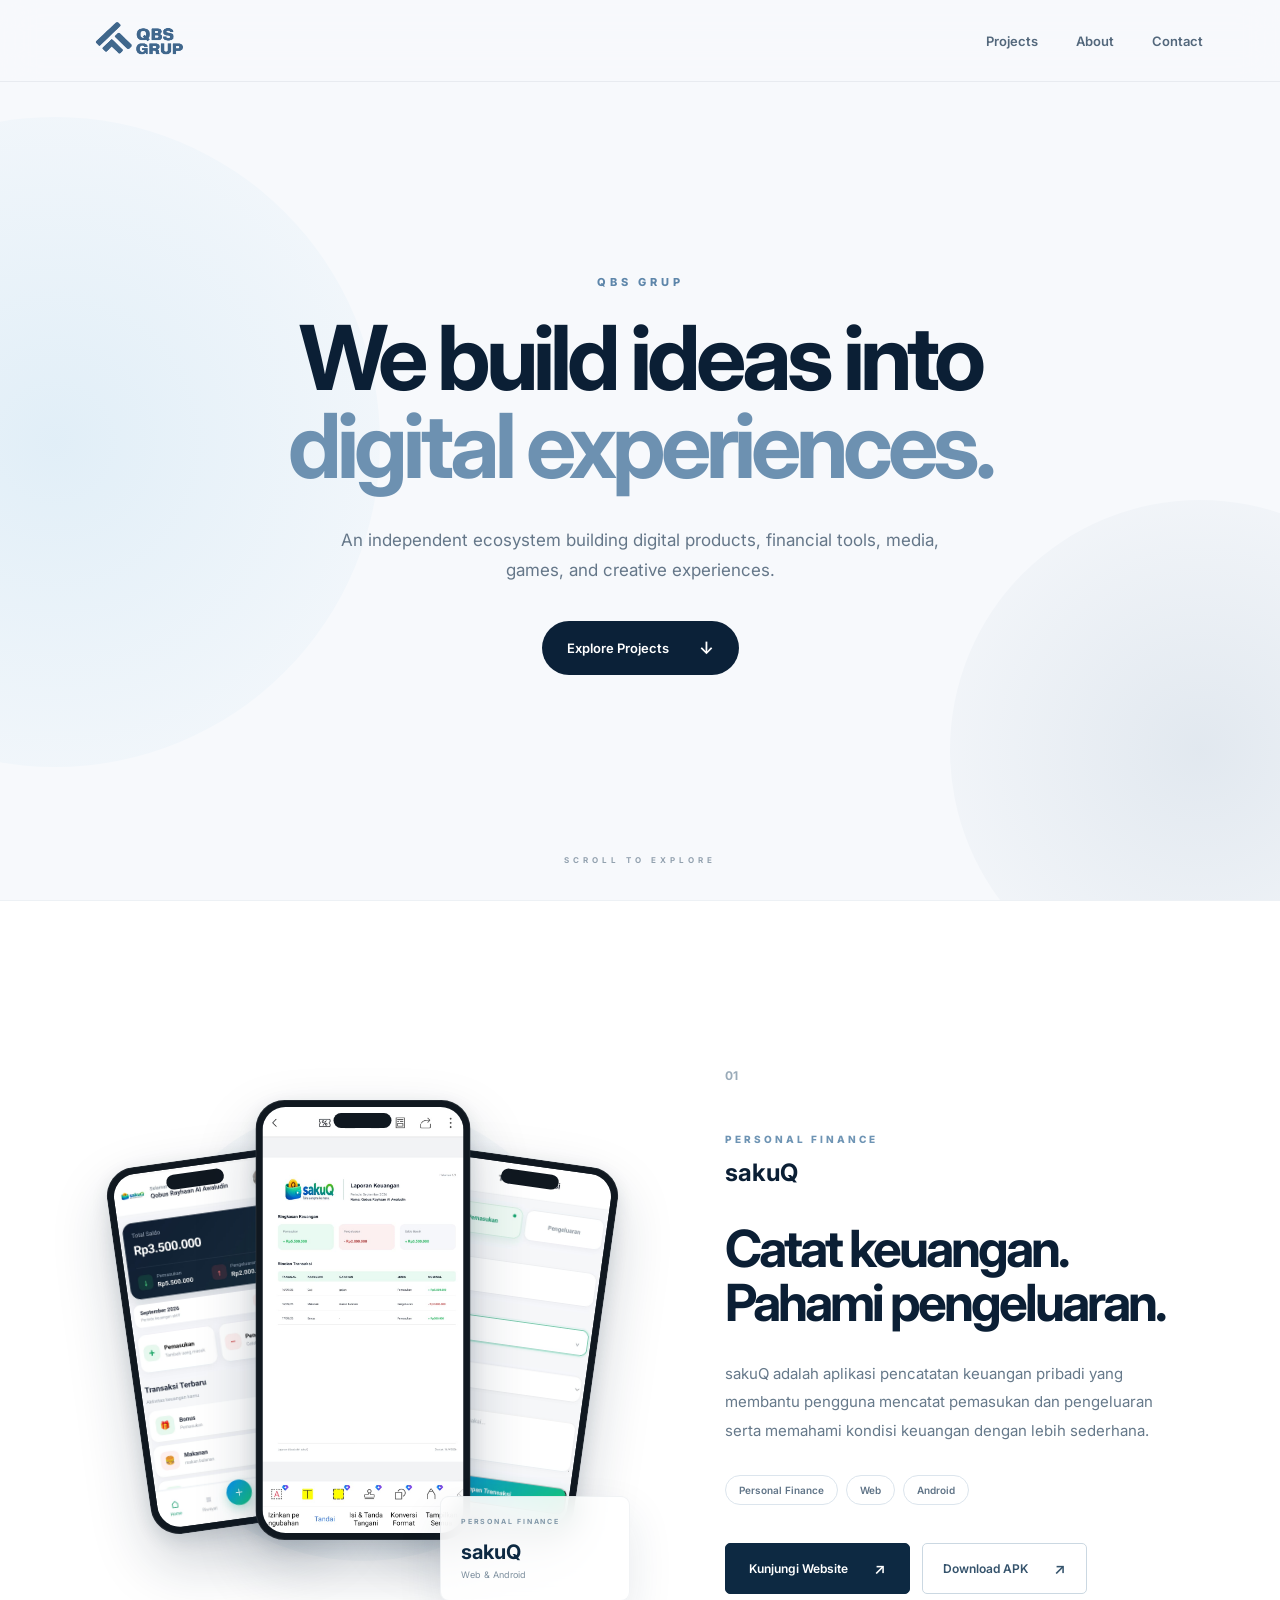
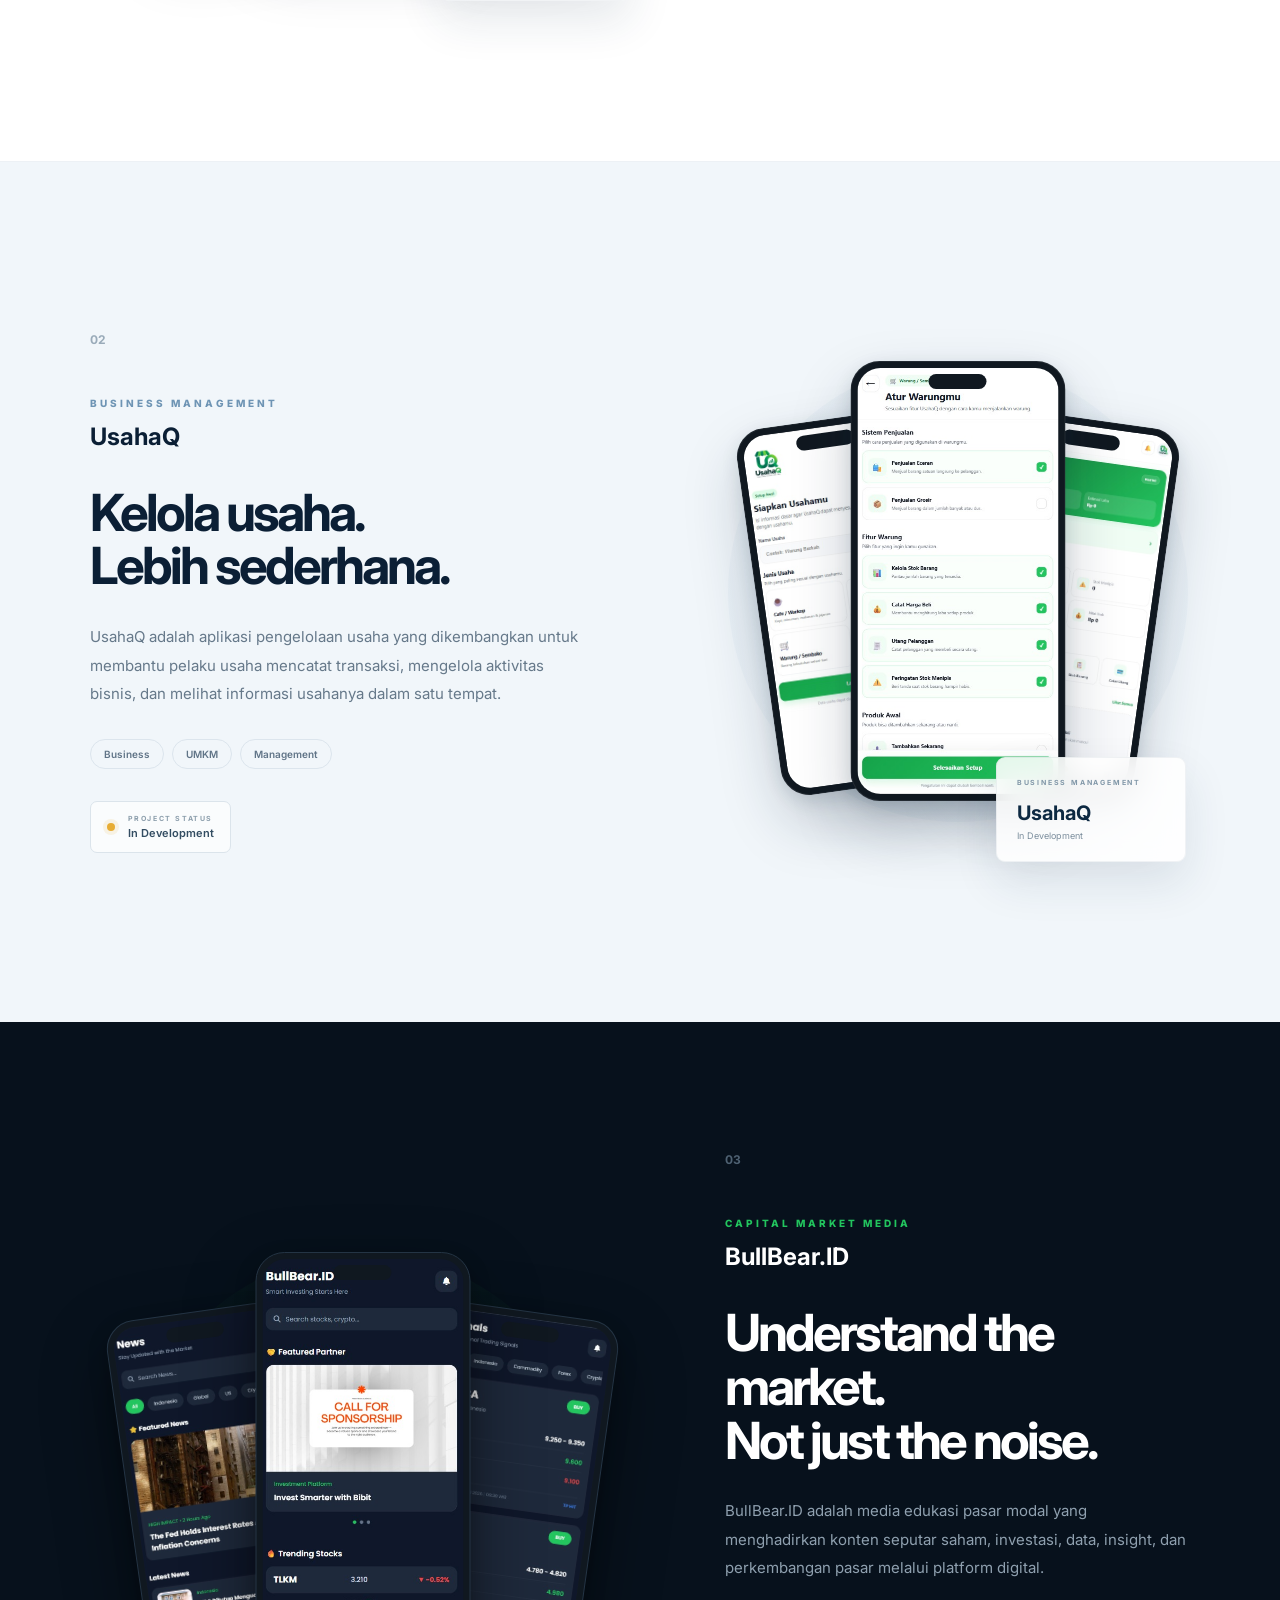
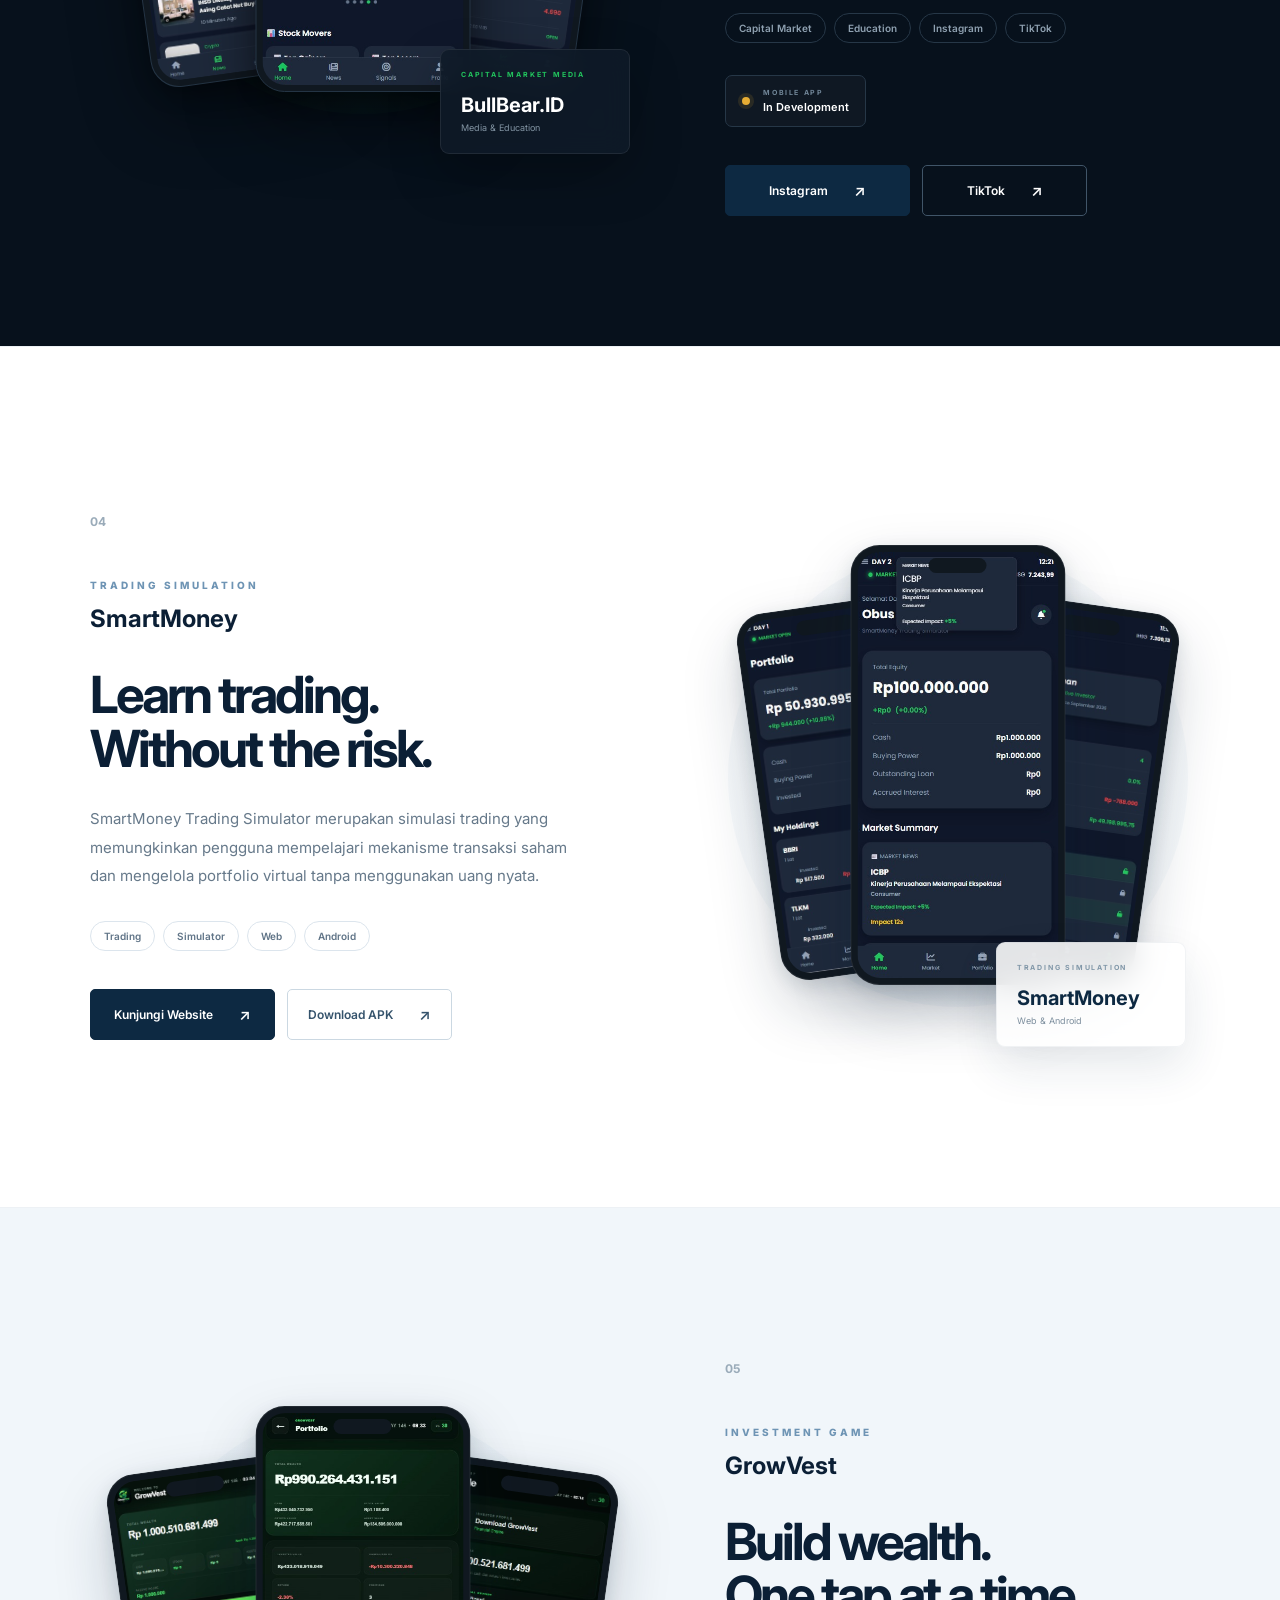
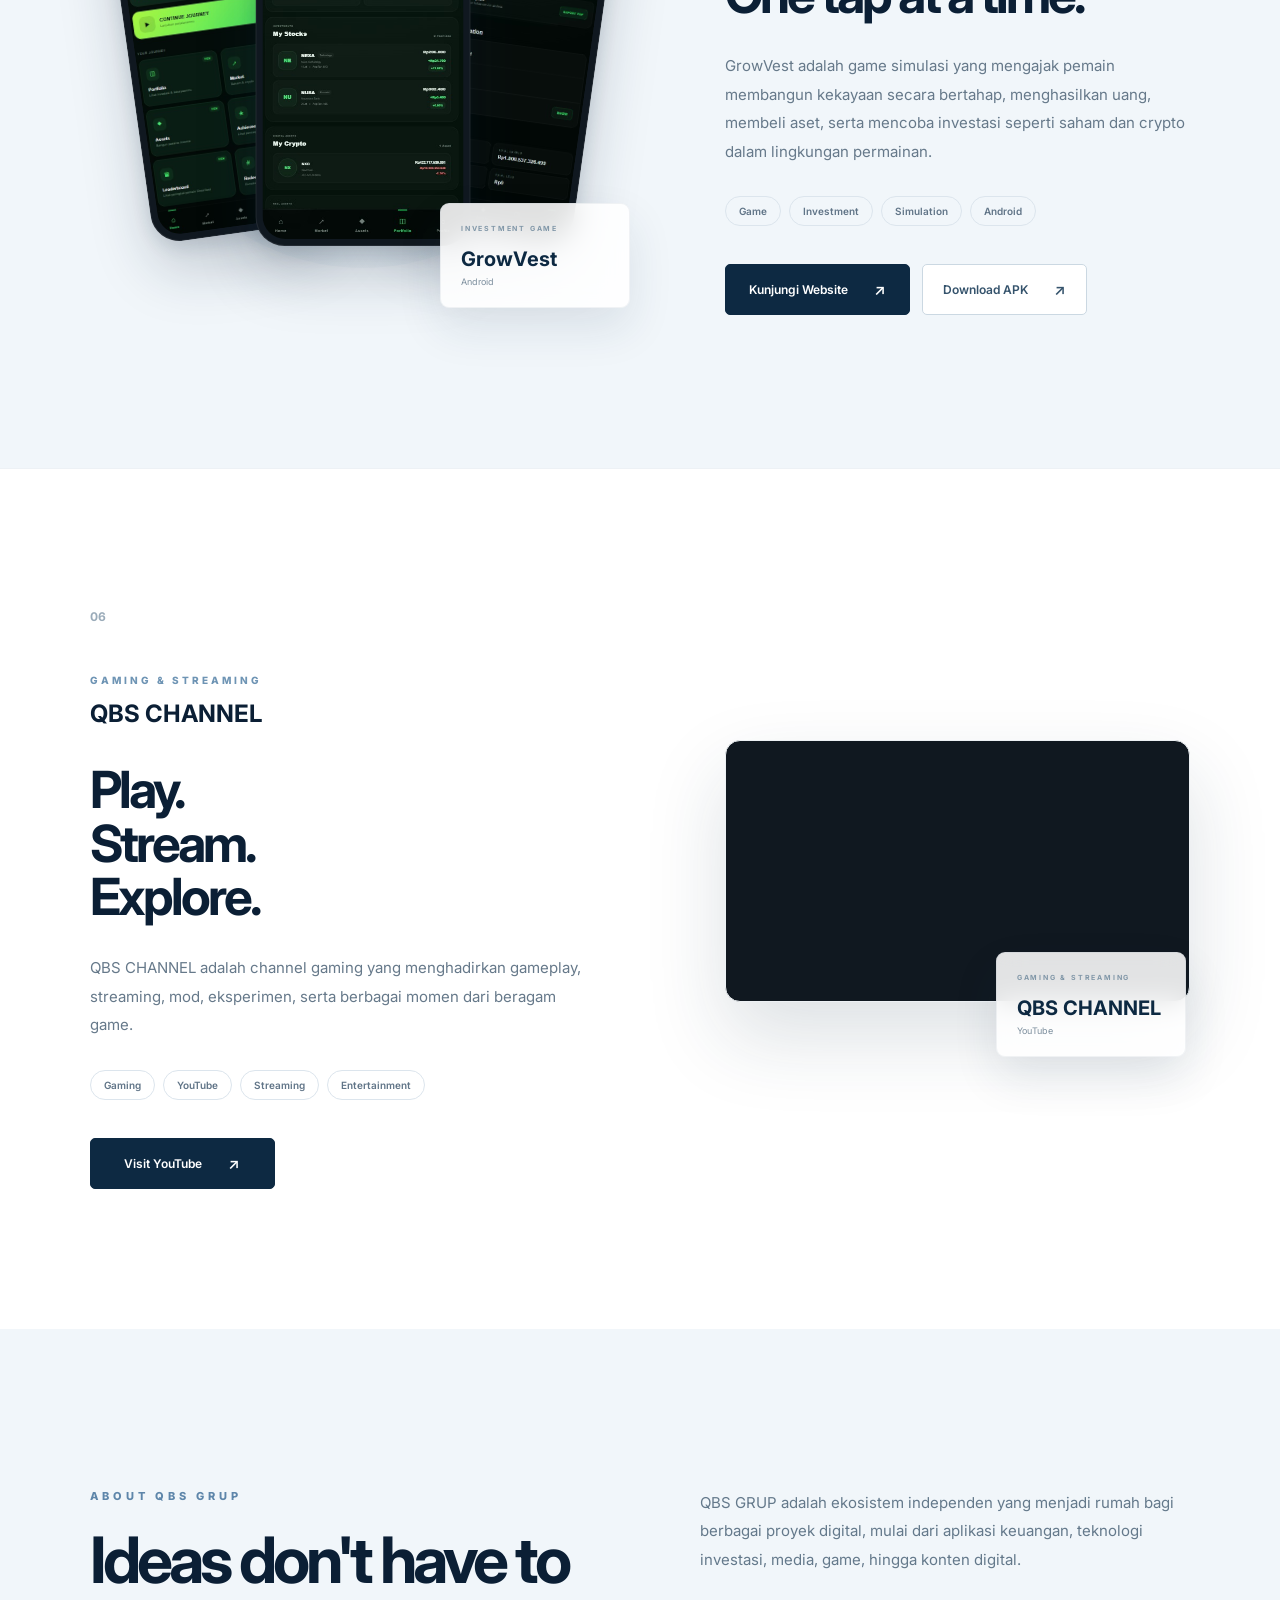
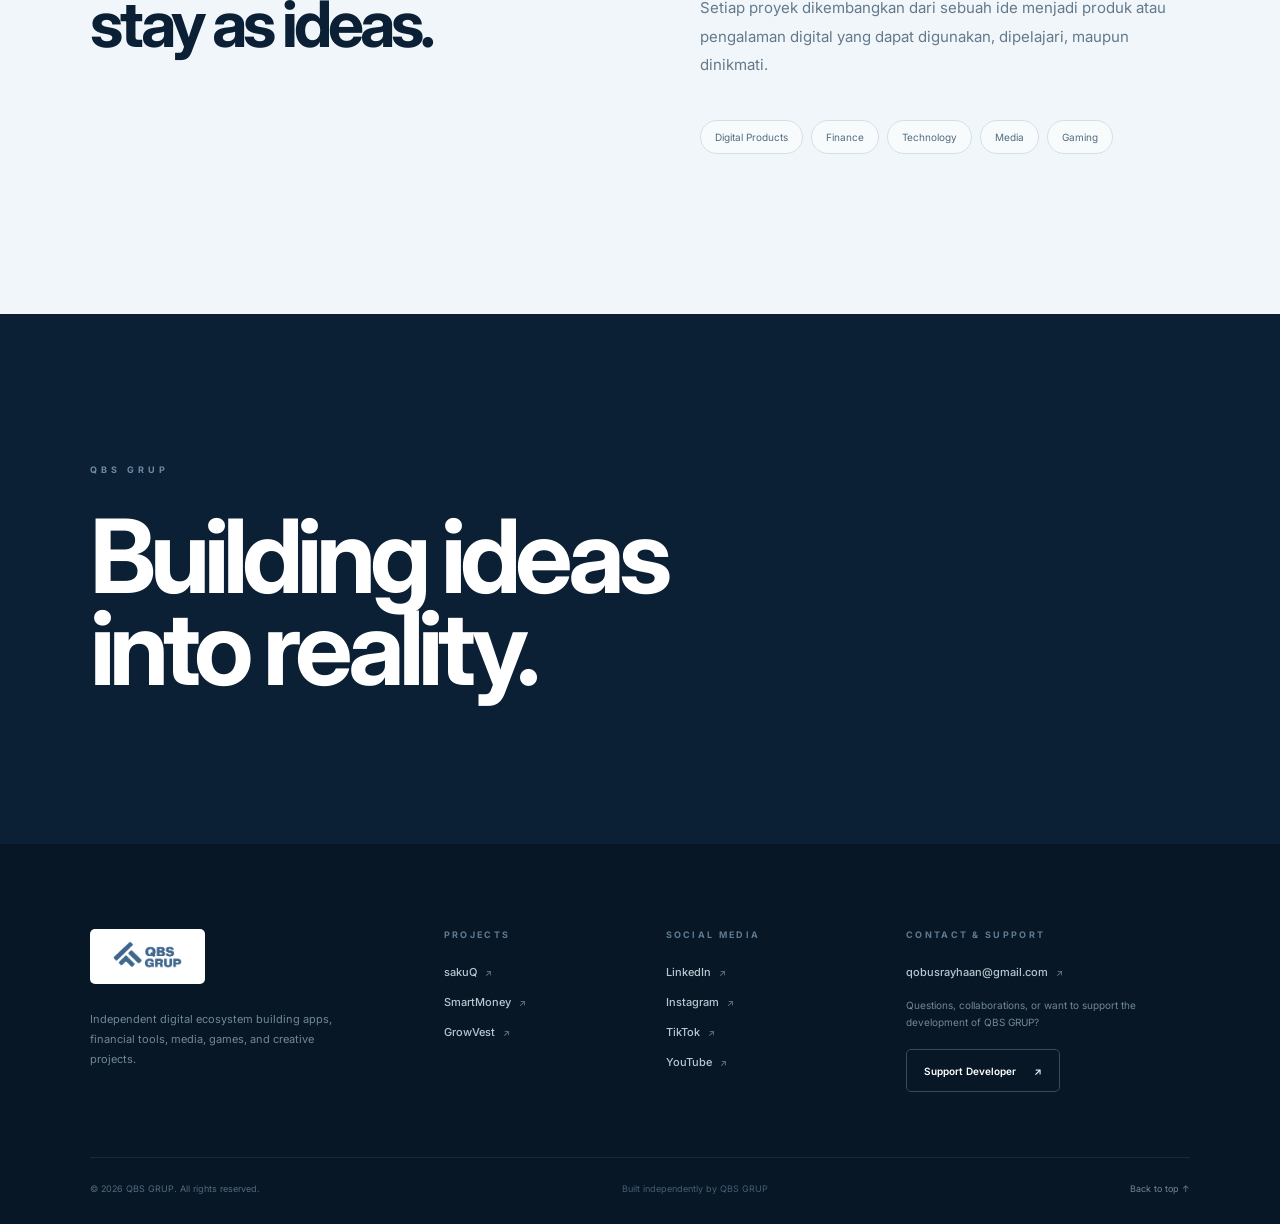
==== index.html @ 77b4aa38 "Add files via upload" ====
<!DOCTYPE html>
<html lang="id">

<head>

    <meta charset="UTF-8">

    <meta
        name="viewport"
        content="width=device-width, initial-scale=1.0"
    >

    <meta
        name="description"
        content="QBS GRUP — independent digital ecosystem building apps, financial tools, media, games, and creative projects."
    >

    <meta
        name="theme-color"
        content="#f7f9fc"
    >

    <title>QBS GRUP — Digital Products & Creative Projects</title>


    <!-- GOOGLE FONT -->

    <link rel="preconnect" href="https://fonts.googleapis.com">

    <link
        rel="preconnect"
        href="https://fonts.gstatic.com"
        crossorigin
    >

    <link
        href="https://fonts.googleapis.com/css2?family=Inter:wght@400;500;600;700;800&display=swap"
        rel="stylesheet"
    >


    <!-- CSS -->

    <link
        rel="stylesheet"
        href="css/style.css"
    >

</head>


<body>


<!-- =========================================================
     NAVBAR
========================================================= -->

<header class="navbar">

    <a
        href="#home"
        class="brand"
        aria-label="QBS GRUP"
    >

        <img
            src="images/qbs-logo.png"
            alt="QBS GRUP"
            class="brand-logo"
        >

    </a>


    <nav id="navMenu">

        <a href="#projects">
            Projects
        </a>

        <a href="#about">
            About
        </a>

        <a href="#contact">
            Contact
        </a>

    </nav>


    <button
        class="menu-button"
        id="menuButton"
        type="button"
        aria-label="Buka menu"
    >

        <span></span>
        <span></span>

    </button>

</header>




<main>


<!-- =========================================================
     HERO
========================================================= -->

<section
    class="hero"
    id="home"
>

    <div class="hero-glow hero-glow-one"></div>

    <div class="hero-glow hero-glow-two"></div>


    <div class="hero-content reveal">

        <p class="eyebrow">
            QBS GRUP
        </p>


        <h1>

            We build ideas into

            <span>
                digital experiences.
            </span>

        </h1>


        <p class="hero-description">

            An independent ecosystem building digital products,
            financial tools, media, games, and creative experiences.

        </p>


        <a
            href="#projects"
            class="hero-button"
        >

            Explore Projects

            <span>↓</span>

        </a>

    </div>


    <div class="scroll-text">
        SCROLL TO EXPLORE
    </div>

</section>




<!-- =========================================================
     PROJECTS
========================================================= -->

<div id="projects">



<!-- =========================================================
     01 — SAKUQ
========================================================= -->

<section
    class="project-section"
    id="sakuq"
>

    <div class="project-container">


        <!-- PHONE SHOWCASE -->

        <div class="project-visual reveal">

            <div class="phone-showcase">


                <div class="phone phone-left">

                    <div class="phone-notch"></div>

                    <div class="phone-screen">

                        <img
                            src="images/sakuq-1.png"
                            alt="sakuQ Screen 1"
                        >

                    </div>

                </div>


                <div class="phone phone-main">

                    <div class="phone-notch"></div>

                    <div class="phone-screen">

                        <img
                            src="images/sakuq-2.png"
                            alt="sakuQ Screen 2"
                        >

                    </div>

                </div>


                <div class="phone phone-right">

                    <div class="phone-notch"></div>

                    <div class="phone-screen">

                        <img
                            src="images/sakuq-3.png"
                            alt="sakuQ Screen 3"
                        >

                    </div>

                </div>


                <div class="visual-label">

                    <small>
                        PERSONAL FINANCE
                    </small>

                    <strong>
                        sakuQ
                    </strong>

                    <span>
                        Web & Android
                    </span>

                </div>

            </div>

        </div>



        <!-- CONTENT -->

        <div class="project-content reveal">

            <div class="project-number">
                01
            </div>


            <p class="project-category">
                PERSONAL FINANCE
            </p>


            <h2>
                sakuQ
            </h2>


            <h3>

                Catat keuangan.<br>

                Pahami pengeluaran.

            </h3>


            <p class="project-description">

                sakuQ adalah aplikasi pencatatan keuangan pribadi
                yang membantu pengguna mencatat pemasukan dan
                pengeluaran serta memahami kondisi keuangan
                dengan lebih sederhana.

            </p>


            <div class="project-tags">

                <span>Personal Finance</span>

                <span>Web</span>

                <span>Android</span>

            </div>


            <div class="project-actions">

                <a
                    href="https://sakuq-av.vercel.app/"
                    class="primary-button"
                    target="_blank"
                    rel="noopener noreferrer"
                >

                    Kunjungi Website

                    <span>↗</span>

                </a>


                <a
                    href="https://sakuq-av.vercel.app/"
                    class="secondary-button"
                    target="_blank"
                    rel="noopener noreferrer"
                >

                    Download APK

                    <span>↗</span>

                </a>

            </div>

        </div>

    </div>

</section>





<!-- =========================================================
     02 — USAHAQ
========================================================= -->

<section
    class="project-section alternate"
    id="usahaq"
>

    <div class="project-container">


        <!-- CONTENT -->

        <div class="project-content reveal">

            <div class="project-number">
                02
            </div>


            <p class="project-category">
                BUSINESS MANAGEMENT
            </p>


            <h2>
                UsahaQ
            </h2>


            <h3>

                Kelola usaha.<br>

                Lebih sederhana.

            </h3>


            <p class="project-description">

                UsahaQ adalah aplikasi pengelolaan usaha yang
                dikembangkan untuk membantu pelaku usaha mencatat
                transaksi, mengelola aktivitas bisnis, dan melihat
                informasi usahanya dalam satu tempat.

            </p>


            <div class="project-tags">

                <span>Business</span>

                <span>UMKM</span>

                <span>Management</span>

            </div>


            <div class="development-status">

                <span class="status-dot"></span>


                <div>

                    <small>
                        PROJECT STATUS
                    </small>

                    <strong>
                        In Development
                    </strong>

                </div>

            </div>

        </div>



        <!-- PHONE SHOWCASE -->

        <div class="project-visual reveal">

            <div class="phone-showcase">


                <div class="phone phone-left">

                    <div class="phone-notch"></div>

                    <div class="phone-screen">

                        <img
                            src="images/usahaq-1.png"
                            alt="UsahaQ Screen 1"
                        >

                    </div>

                </div>


                <div class="phone phone-main">

                    <div class="phone-notch"></div>

                    <div class="phone-screen">

                        <img
                            src="images/usahaq-2.png"
                            alt="UsahaQ Screen 2"
                        >

                    </div>

                </div>


                <div class="phone phone-right">

                    <div class="phone-notch"></div>

                    <div class="phone-screen">

                        <img
                            src="images/usahaq-3.png"
                            alt="UsahaQ Screen 3"
                        >

                    </div>

                </div>


                <div class="visual-label">

                    <small>
                        BUSINESS MANAGEMENT
                    </small>

                    <strong>
                        UsahaQ
                    </strong>

                    <span>
                        In Development
                    </span>

                </div>

            </div>

        </div>

    </div>

</section>





<!-- =========================================================
     03 — BULLBEAR.ID
========================================================= -->

<section
    class="project-section dark-project"
    id="bullbear"
>

    <div class="project-container">


        <!-- PHONE SHOWCASE -->

        <div class="project-visual reveal">

            <div class="phone-showcase">


                <div class="phone phone-left">

                    <div class="phone-notch"></div>

                    <div class="phone-screen">

                        <img
                            src="images/bullbear-1.png"
                            alt="BullBear.ID Screen 1"
                        >

                    </div>

                </div>


                <div class="phone phone-main">

                    <div class="phone-notch"></div>

                    <div class="phone-screen">

                        <img
                            src="images/bullbear-2.png"
                            alt="BullBear.ID Screen 2"
                        >

                    </div>

                </div>


                <div class="phone phone-right">

                    <div class="phone-notch"></div>

                    <div class="phone-screen">

                        <img
                            src="images/bullbear-3.png"
                            alt="BullBear.ID Screen 3"
                        >

                    </div>

                </div>


                <div class="visual-label dark-label">

                    <small>
                        CAPITAL MARKET MEDIA
                    </small>

                    <strong>
                        BullBear.ID
                    </strong>

                    <span>
                        Media & Education
                    </span>

                </div>

            </div>

        </div>



        <!-- CONTENT -->

        <div class="project-content reveal">

            <div class="project-number">
                03
            </div>


            <p class="project-category">
                CAPITAL MARKET MEDIA
            </p>


            <h2>
                BullBear.ID
            </h2>


            <h3>

                Understand the market.<br>

                Not just the noise.

            </h3>


            <p class="project-description">

                BullBear.ID adalah media edukasi pasar modal
                yang menghadirkan konten seputar saham,
                investasi, data, insight, dan perkembangan
                pasar melalui platform digital.

            </p>


            <div class="project-tags">

                <span>Capital Market</span>

                <span>Education</span>

                <span>Instagram</span>

                <span>TikTok</span>

            </div>


            <!-- APP STATUS -->

            <div class="development-status">

                <span class="status-dot"></span>


                <div>

                    <small>
                        MOBILE APP
                    </small>

                    <strong>
                        In Development
                    </strong>

                </div>

            </div>


            <!-- SOCIAL -->

            <div class="project-actions">

                <a
                    href="https://www.instagram.com/bullbear.id/"
                    class="primary-button"
                    target="_blank"
                    rel="noopener noreferrer"
                >

                    Instagram

                    <span>↗</span>

                </a>


                <a
                    href="https://www.tiktok.com/@BullBear.id8"
                    class="secondary-button"
                    target="_blank"
                    rel="noopener noreferrer"
                >

                    TikTok

                    <span>↗</span>

                </a>

            </div>

        </div>

    </div>

</section>





<!-- =========================================================
     04 — SMARTMONEY TRADING SIMULATOR
========================================================= -->

<section
    class="project-section"
    id="smartmoney"
>

    <div class="project-container">


        <!-- CONTENT -->

        <div class="project-content reveal">

            <div class="project-number">
                04
            </div>


            <p class="project-category">
                TRADING SIMULATION
            </p>


            <h2>
                SmartMoney
            </h2>


            <h3>

                Learn trading.<br>

                Without the risk.

            </h3>


            <p class="project-description">

                SmartMoney Trading Simulator merupakan simulasi
                trading yang memungkinkan pengguna mempelajari
                mekanisme transaksi saham dan mengelola portfolio
                virtual tanpa menggunakan uang nyata.

            </p>


            <div class="project-tags">

                <span>Trading</span>

                <span>Simulator</span>

                <span>Web</span>

                <span>Android</span>

            </div>


            <div class="project-actions">

                <a
                    href="https://smtradingsimulator.vercel.app/"
                    class="primary-button"
                    target="_blank"
                    rel="noopener noreferrer"
                >

                    Kunjungi Website

                    <span>↗</span>

                </a>


                <a
                    href="https://smtradingsimulator.vercel.app/"
                    class="secondary-button"
                    target="_blank"
                    rel="noopener noreferrer"
                >

                    Download APK

                    <span>↗</span>

                </a>

            </div>

        </div>



        <!-- PHONE SHOWCASE -->

        <div class="project-visual reveal">

            <div class="phone-showcase">


                <div class="phone phone-left">

                    <div class="phone-notch"></div>

                    <div class="phone-screen">

                        <img
                            src="images/smartmoney-1.png"
                            alt="SmartMoney Screen 1"
                        >

                    </div>

                </div>


                <div class="phone phone-main">

                    <div class="phone-notch"></div>

                    <div class="phone-screen">

                        <img
                            src="images/smartmoney-2.png"
                            alt="SmartMoney Screen 2"
                        >

                    </div>

                </div>


                <div class="phone phone-right">

                    <div class="phone-notch"></div>

                    <div class="phone-screen">

                        <img
                            src="images/smartmoney-3.png"
                            alt="SmartMoney Screen 3"
                        >

                    </div>

                </div>


                <div class="visual-label">

                    <small>
                        TRADING SIMULATION
                    </small>

                    <strong>
                        SmartMoney
                    </strong>

                    <span>
                        Web & Android
                    </span>

                </div>

            </div>

        </div>

    </div>

</section>





<!-- =========================================================
     05 — GROWVEST
========================================================= -->

<section
    class="project-section alternate"
    id="growvest"
>

    <div class="project-container">


        <!-- PHONE SHOWCASE -->

        <div class="project-visual reveal">

            <div class="phone-showcase">


                <div class="phone phone-left">

                    <div class="phone-notch"></div>

                    <div class="phone-screen">

                        <img
                            src="images/growvest-1.png"
                            alt="GrowVest Screen 1"
                        >

                    </div>

                </div>


                <div class="phone phone-main">

                    <div class="phone-notch"></div>

                    <div class="phone-screen">

                        <img
                            src="images/growvest-2.png"
                            alt="GrowVest Screen 2"
                        >

                    </div>

                </div>


                <div class="phone phone-right">

                    <div class="phone-notch"></div>

                    <div class="phone-screen">

                        <img
                            src="images/growvest-3.png"
                            alt="GrowVest Screen 3"
                        >

                    </div>

                </div>


                <div class="visual-label">

                    <small>
                        INVESTMENT GAME
                    </small>

                    <strong>
                        GrowVest
                    </strong>

                    <span>
                        Android
                    </span>

                </div>

            </div>

        </div>



        <!-- CONTENT -->

        <div class="project-content reveal">

            <div class="project-number">
                05
            </div>


            <p class="project-category">
                INVESTMENT GAME
            </p>


            <h2>
                GrowVest
            </h2>


            <h3>

                Build wealth.<br>

                One tap at a time.

            </h3>


            <p class="project-description">

                GrowVest adalah game simulasi yang mengajak pemain
                membangun kekayaan secara bertahap, menghasilkan
                uang, membeli aset, serta mencoba investasi seperti
                saham dan crypto dalam lingkungan permainan.

            </p>


            <div class="project-tags">

                <span>Game</span>

                <span>Investment</span>

                <span>Simulation</span>

                <span>Android</span>

            </div>


            <div class="project-actions">

                <a
                    href="https://growvest-three.vercel.app/"
                    class="primary-button"
                    target="_blank"
                    rel="noopener noreferrer"
                >

                    Kunjungi Website

                    <span>↗</span>

                </a>


                <a
                    href="https://growvest-three.vercel.app/"
                    class="secondary-button"
                    target="_blank"
                    rel="noopener noreferrer"
                >

                    Download APK

                    <span>↗</span>

                </a>

            </div>

        </div>

    </div>

</section>





<!-- =========================================================
     06 — QBS CHANNEL
========================================================= -->

<section
    class="project-section qbs-channel-section"
    id="qbschannel"
>

    <div class="project-container">


        <!-- CONTENT -->

        <div class="project-content reveal">

            <div class="project-number">
                06
            </div>


            <p class="project-category">
                GAMING & STREAMING
            </p>


            <h2>
                QBS CHANNEL
            </h2>


            <h3>

                Play.<br>

                Stream.<br>

                Explore.

            </h3>


            <p class="project-description">

                QBS CHANNEL adalah channel gaming yang menghadirkan
                gameplay, streaming, mod, eksperimen, serta berbagai
                momen dari beragam game.

            </p>


            <div class="project-tags">

                <span>Gaming</span>

                <span>YouTube</span>

                <span>Streaming</span>

                <span>Entertainment</span>

            </div>


            <div class="project-actions">

                <a
                    href="https://www.youtube.com/@QBSCHANNEL"
                    class="primary-button"
                    target="_blank"
                    rel="noopener noreferrer"
                >

                    Visit YouTube

                    <span>↗</span>

                </a>

            </div>

        </div>



            <!-- YOUTUBE VIDEO -->

            <div class="project-visual reveal">

                <div class="youtube-showcase">

                    <div class="youtube-video">

                        <iframe
                            src="https://www.youtube.com/embed/ITylWhtNKIs"
                            title="QBS CHANNEL Video"
                            loading="lazy"
                            allow="accelerometer; autoplay; clipboard-write; encrypted-media; gyroscope; picture-in-picture; web-share"
                            allowfullscreen>
                        </iframe>

                    </div>


                    <div class="visual-label">

                        <small>
                            GAMING & STREAMING
                        </small>

                        <strong>
                            QBS CHANNEL
                        </strong>

                        <span>
                            YouTube
                        </span>

                    </div>

                </div>

            </div>

</section>


</div>




<!-- =========================================================
     ABOUT
========================================================= -->

<section
    class="about"
    id="about"
>


    <div class="about-left reveal">

        <p class="eyebrow">
            ABOUT QBS GRUP
        </p>


        <h2>

            Ideas don't have to

            stay as ideas.

        </h2>

    </div>



    <div class="about-right reveal">


        <p>

            QBS GRUP adalah ekosistem independen yang menjadi
            rumah bagi berbagai proyek digital, mulai dari
            aplikasi keuangan, teknologi investasi, media,
            game, hingga konten digital.

        </p>


        <p>

            Setiap proyek dikembangkan dari sebuah ide menjadi
            produk atau pengalaman digital yang dapat digunakan,
            dipelajari, maupun dinikmati.

        </p>


        <div class="about-categories">

            <span>Digital Products</span>

            <span>Finance</span>

            <span>Technology</span>

            <span>Media</span>

            <span>Gaming</span>

        </div>

    </div>

</section>




<!-- =========================================================
     CONTACT
========================================================= -->

<section
    class="contact"
    id="contact"
>

    <div class="contact-inner reveal">

        <p>
            QBS GRUP
        </p>


        <h2>

            Building ideas<br>

            into reality.

        </h2>

    </div>

</section>


</main>




<!-- =========================================================
     FOOTER
========================================================= -->

<footer class="site-footer">

    <div class="footer-container">


        <!-- =========================
             QBS GRUP
        ========================== -->

        <div class="footer-column footer-brand-column">

            <a
                href="#home"
                class="footer-brand"
                aria-label="QBS GRUP"
            >
                <img
                    src="images/qbs-logo.png"
                    alt="QBS GRUP"
                    class="footer-logo"
                >
            </a>

            <p class="footer-description">
                Independent digital ecosystem building apps,
                financial tools, media, games, and creative projects.
            </p>

        </div>



        <!-- =========================
             PROJECTS
        ========================== -->

        <div class="footer-column">

            <h4>PROJECTS</h4>

            <div class="footer-links">

                <a
                    href="https://sakuq-av.vercel.app/"
                    target="_blank"
                    rel="noopener noreferrer"
                >
                    sakuQ
                    <span>↗</span>
                </a>

                <a
                    href="https://smtradingsimulator.vercel.app/"
                    target="_blank"
                    rel="noopener noreferrer"
                >
                    SmartMoney
                    <span>↗</span>
                </a>

                <a
                    href="https://growvest-three.vercel.app/"
                    target="_blank"
                    rel="noopener noreferrer"
                >
                    GrowVest
                    <span>↗</span>
                </a>

            </div>

        </div>



        <!-- =========================
             SOCIAL MEDIA
        ========================== -->

        <div class="footer-column">

            <h4>SOCIAL MEDIA</h4>

            <div class="footer-links">

                <a
                    href="https://www.linkedin.com/in/qobus/?isSelfProfile=true"
                    target="_blank"
                    rel="noopener noreferrer"
                >
                    LinkedIn
                    <span>↗</span>
                </a>

                <a
                    href="https://www.instagram.com/qobus_rayhaan/"
                    target="_blank"
                    rel="noopener noreferrer"
                >
                    Instagram
                    <span>↗</span>
                </a>

                <a
                    href="https://www.tiktok.com/@obus_store"
                    target="_blank"
                    rel="noopener noreferrer"
                >
                    TikTok
                    <span>↗</span>
                </a>

                <!-- GANTI DENGAN LINK QBS CHANNEL -->
                <a
                    href="#qbschannel"
                >
                    YouTube
                    <span>↗</span>
                </a>

            </div>

        </div>



        <!-- =========================
             CONTACT & SUPPORT
        ========================== -->

        <div class="footer-column">

            <h4>CONTACT & SUPPORT</h4>

            <div class="footer-contact">

                <a
                    href="mailto:qobusrayhaan@gmail.com"
                    class="footer-email"
                >
                    qobusrayhaan@gmail.com
                    <span>↗</span>
                </a>

                <p>
                    Questions, collaborations, or want to support
                    the development of QBS GRUP?
                </p>

                <a
                    href="https://tako.id/QBSCHANNEL"
                    class="footer-support-button"
                    target="_blank"
                    rel="noopener noreferrer"
                >
                    Support Developer
                    <span>↗</span>
                </a>

            </div>

        </div>


    </div>



    <!-- =========================
         FOOTER BOTTOM
    ========================== -->

    <div class="footer-bottom">

        <p>
            © <span id="year"></span> QBS GRUP.
            All rights reserved.
        </p>

        <p class="footer-built">
            Built independently by QBS GRUP
        </p>

        <a href="#home">
            Back to top ↑
        </a>

    </div>

</footer>



<!-- JAVASCRIPT -->

<script src="js/script.js"></script>


</body>

</html>
---- css/style.css ----
/* =========================================================
   QBS GRUP — MAIN STYLESHEET
========================================================= */


/* =========================================================
   RESET
========================================================= */

* {
    margin: 0;
    padding: 0;
    box-sizing: border-box;
}

html {
    scroll-behavior: smooth;
}

body {
    font-family: "Inter", sans-serif;

    background: #f7f9fc;
    color: #0b1f35;

    overflow-x: hidden;
}

a {
    color: inherit;
    text-decoration: none;
}

img {
    display: block;
    max-width: 100%;
}

button,
a {
    -webkit-tap-highlight-color: transparent;
}


/* =========================================================
   NAVBAR
========================================================= */

.navbar {
    position: fixed;

    top: 0;
    left: 0;

    width: 100%;
    height: 82px;

    display: flex;
    align-items: center;
    justify-content: space-between;

    padding: 0 6%;

    z-index: 1000;

    background: rgba(247, 249, 252, 0.88);

    backdrop-filter: blur(18px);
    -webkit-backdrop-filter: blur(18px);

    border-bottom: 1px solid rgba(11, 31, 53, 0.06);

    transition:
        height 0.3s ease,
        background 0.3s ease,
        box-shadow 0.3s ease;
}

.navbar.scrolled {
    height: 68px;

    background: rgba(255, 255, 255, 0.96);

    box-shadow: 0 10px 35px rgba(12, 35, 58, 0.06);
}


/* =========================================================
   LOGO
========================================================= */

.brand {
    display: flex;
    align-items: center;
}

.brand-logo {
    width: 125px;
    height: auto;

    display: block;

    object-fit: contain;
}


/* =========================================================
   NAVIGATION
========================================================= */

nav {
    display: flex;
    align-items: center;

    gap: 38px;
}

nav a {
    position: relative;

    font-size: 13px;
    font-weight: 600;

    color: #53687c;

    transition: color 0.25s ease;
}

nav a::after {
    content: "";

    position: absolute;

    left: 0;
    bottom: -7px;

    width: 0;
    height: 1px;

    background: #0b1f35;

    transition: width 0.25s ease;
}

nav a:hover {
    color: #0b1f35;
}

nav a:hover::after {
    width: 100%;
}


/* =========================================================
   MOBILE MENU BUTTON
========================================================= */

.menu-button {
    width: 32px;
    height: 32px;

    display: none;

    border: 0;

    background: transparent;

    cursor: pointer;
}

.menu-button span {
    transition:
        transform 0.3s ease,
        opacity 0.3s ease;
}


/* =========================================================
   HERO
========================================================= */

.hero {
    position: relative;

    min-height: 100vh;

    display: flex;
    align-items: center;
    justify-content: center;

    overflow: hidden;

    padding: 150px 20px 100px;

    text-align: center;
}

.hero-content {
    position: relative;

    width: 100%;
    max-width: 1050px;

    z-index: 2;
}

.eyebrow {
    margin-bottom: 25px;

    font-size: 11px;
    font-weight: 800;

    letter-spacing: 4px;

    color: #5e86aa;
}

.hero h1 {
    max-width: 1050px;

    margin: auto;

    font-size: clamp(50px, 7vw, 100px);

    line-height: 0.98;

    letter-spacing: -5px;

    font-weight: 700;
}

.hero h1 span {
    display: block;

    color: #6d91b1;
}

.hero-description {
    max-width: 610px;

    margin: 35px auto;

    font-size: 17px;

    line-height: 1.8;

    color: #657789;
}


/* =========================================================
   HERO BUTTON
========================================================= */

.hero-button {
    display: inline-flex;
    align-items: center;
    justify-content: center;

    gap: 30px;

    padding: 17px 25px;

    border-radius: 100px;

    background: #0b2138;
    color: #ffffff;

    font-size: 13px;
    font-weight: 600;

    transition:
        transform 0.3s ease,
        box-shadow 0.3s ease,
        background 0.3s ease;
}

.hero-button:hover {
    transform: translateY(-3px);

    background: #123753;

    box-shadow: 0 15px 35px rgba(11, 33, 56, 0.16);
}

.hero-button span {
    font-size: 17px;
}


/* =========================================================
   HERO BACKGROUND
========================================================= */

.hero-glow {
    position: absolute;

    border-radius: 50%;

    pointer-events: none;
}

.hero-glow-one {
    width: 650px;
    height: 650px;

    left: -270px;
    top: 13%;

    background:
        radial-gradient(
            circle,
            rgba(125, 190, 226, 0.18),
            rgba(125, 190, 226, 0)
        );
}

.hero-glow-two {
    width: 500px;
    height: 500px;

    right: -170px;
    bottom: -100px;

    background:
        radial-gradient(
            circle,
            rgba(71, 112, 148, 0.12),
            rgba(71, 112, 148, 0)
        );
}

.scroll-text {
    position: absolute;

    bottom: 35px;

    font-size: 8px;
    font-weight: 700;

    letter-spacing: 4px;

    color: #92a1af;
}


/* =========================================================
   PROJECT SECTION
========================================================= */

.project-section {
    min-height: 850px;

    display: flex;
    align-items: center;

    padding: 130px 7%;

    background: #ffffff;

    border-top: 1px solid #edf1f5;

    overflow: hidden;
}

.project-section.alternate {
    background: #f1f6fa;
}

.project-container {
    width: 100%;
    max-width: 1350px;

    margin: auto;

    display: grid;

    grid-template-columns: 1.08fr 0.92fr;

    gap: 90px;

    align-items: center;
}


/* =========================================================
   PROJECT CONTENT
========================================================= */

.project-content {
    width: 100%;
    max-width: 540px;
}

.project-number {
    margin-bottom: 50px;

    font-size: 12px;
    font-weight: 700;

    color: #9aabb9;
}

.project-category {
    margin-bottom: 13px;

    font-size: 10px;
    font-weight: 800;

    letter-spacing: 3px;

    color: #6e94b4;
}

.project-content h2 {
    margin-bottom: 35px;

    font-size: 24px;
    font-weight: 700;
}

.project-content h3 {
    margin-bottom: 30px;

    font-size: clamp(37px, 4vw, 61px);

    line-height: 1.05;

    letter-spacing: -3px;

    font-weight: 700;
}

.project-description {
    max-width: 500px;

    font-size: 15px;

    line-height: 1.9;

    color: #66798a;
}


/* =========================================================
   PROJECT TAGS
========================================================= */

.project-tags {
    display: flex;
    flex-wrap: wrap;

    gap: 8px;

    margin-top: 30px;
}

.project-tags span {
    padding: 8px 13px;

    border: 1px solid #dce5ed;

    border-radius: 100px;

    font-size: 10px;
    font-weight: 600;

    color: #607487;
}


/* =========================================================
   PROJECT BUTTONS
========================================================= */

.project-actions {
    display: flex;
    align-items: center;
    flex-wrap: wrap;

    gap: 12px;

    margin-top: 38px;
}


/* PRIMARY */

.primary-button,
.secondary-button {
    min-height: 49px;

    display: inline-flex;
    align-items: center;
    justify-content: center;

    gap: 26px;

    padding: 15px 20px;

    border-radius: 5px;

    font-size: 12px;
    font-weight: 600;

    transition:
        transform 0.3s ease,
        background 0.3s ease,
        border-color 0.3s ease,
        color 0.3s ease,
        box-shadow 0.3s ease;
}

.primary-button {
    min-width: 185px;

    border: 1px solid #0d2942;

    background: #0d2942;

    color: #ffffff;
}

.primary-button:hover {
    transform: translateY(-3px);

    background: #123753;

    border-color: #123753;

    box-shadow: 0 12px 30px rgba(13, 41, 66, 0.15);
}


/* SECONDARY */

.secondary-button {
    min-width: 165px;

    border: 1px solid #cbd8e2;

    background: #ffffff;

    color: #35536c;
}

.secondary-button:hover {
    transform: translateY(-3px);

    background: #f5f8fa;

    border-color: #8fa8bc;

    color: #0d2942;

    box-shadow: 0 12px 30px rgba(13, 41, 66, 0.08);
}

.primary-button span,
.secondary-button span {
    font-size: 15px;
}


/* =========================================================
   PROJECT VISUAL
========================================================= */

.project-visual {
    position: relative;

    min-height: 600px;

    display: flex;
    align-items: center;
    justify-content: center;
}


/* =========================================================
   PHONE SHOWCASE
========================================================= */

.phone-showcase {
    position: relative;

    width: 100%;
    max-width: 650px;
    height: 570px;

    display: flex;
    align-items: center;
    justify-content: center;
}


/* BACKGROUND GLOW */

.phone-showcase::before {
    content: "";

    position: absolute;

    width: 460px;
    height: 460px;

    top: 50%;
    left: 50%;

    transform: translate(-50%, -50%);

    border-radius: 50%;

    background:
        radial-gradient(
            circle,
            rgba(106, 158, 194, 0.16),
            rgba(106, 158, 194, 0)
        );

    pointer-events: none;
}


/* =========================================================
   PHONE
========================================================= */

.phone {
    position: absolute;

    width: 180px;
    height: 370px;

    padding: 6px;

    overflow: hidden;

    border: 1px solid rgba(255, 255, 255, 0.08);

    border-radius: 29px;

    background: #101820;

    box-shadow:
        0 28px 60px rgba(17, 38, 57, 0.22),
        0 6px 18px rgba(17, 38, 57, 0.12);

    transition:
        transform 0.4s ease,
        box-shadow 0.4s ease;

    z-index: 3;
}

.phone-main {
    width: 215px;
    height: 440px;

    left: 50%;
    top: 48%;

    transform:
        translate(-50%, -50%);

    z-index: 6;
}

.phone-left {
    left: 7%;
    top: 52%;

    transform:
        translateY(-50%)
        rotate(-8deg);

    z-index: 3;
}

.phone-right {
    right: 7%;
    top: 52%;

    transform:
        translateY(-50%)
        rotate(8deg);

    z-index: 3;
}


/* PHONE HOVER */

.phone-main:hover {
    transform:
        translate(-50%, -53%);

    box-shadow:
        0 35px 75px rgba(17, 38, 57, 0.28),
        0 8px 20px rgba(17, 38, 57, 0.15);
}

.phone-left:hover {
    transform:
        translateY(-53%)
        rotate(-4deg);
}

.phone-right:hover {
    transform:
        translateY(-53%)
        rotate(4deg);
}


/* =========================================================
   PHONE SCREEN
========================================================= */

.phone-screen {
    position: relative;

    width: 100%;
    height: 100%;

    overflow: hidden;

    border-radius: 23px;

    background: #dce7ee;
}

.phone-screen img {
    width: 100%;
    height: 100%;

    object-fit: cover;
}


/* =========================================================
   PHONE NOTCH
========================================================= */

.phone-notch {
    position: absolute;

    top: 12px;
    left: 50%;

    width: 58px;
    height: 15px;

    transform: translateX(-50%);

    border-radius: 100px;

    background: #101820;

    z-index: 10;
}


/* =========================================================
   VISUAL LABEL
========================================================= */

.visual-label {
    position: absolute;

    right: 1%;
    bottom: 15px;

    width: 190px;

    display: flex;
    flex-direction: column;

    padding: 20px;

    border: 1px solid rgba(22, 57, 85, 0.06);

    border-radius: 9px;

    background: rgba(255, 255, 255, 0.88);

    backdrop-filter: blur(14px);
    -webkit-backdrop-filter: blur(14px);

    box-shadow: 0 20px 45px rgba(24, 55, 80, 0.11);

    z-index: 10;
}

.visual-label small {
    margin-bottom: 14px;

    font-size: 7px;
    font-weight: 700;

    letter-spacing: 1.8px;

    color: #8197a8;
}

.visual-label strong {
    font-size: 20px;

    color: #0d2942;
}

.visual-label span {
    margin-top: 5px;

    font-size: 9px;

    color: #7c8e9d;
}


/* =========================================================
   DEVELOPMENT STATUS
========================================================= */

.development-status {
    display: inline-flex;
    align-items: center;

    gap: 13px;

    margin-top: 32px;

    padding: 12px 16px;

    border: 1px solid #dbe4eb;

    border-radius: 7px;

    background: rgba(255, 255, 255, 0.65);
}

.status-dot {
    position: relative;

    width: 8px;
    height: 8px;

    flex-shrink: 0;

    border-radius: 50%;

    background: #e8ad35;
}

.status-dot::after {
    content: "";

    position: absolute;

    top: 50%;
    left: 50%;

    width: 16px;
    height: 16px;

    transform: translate(-50%, -50%);

    border-radius: 50%;

    background: rgba(232, 173, 53, 0.12);
}

.development-status > div {
    display: flex;
    flex-direction: column;

    gap: 3px;
}

.development-status small {
    font-size: 7px;
    font-weight: 700;

    letter-spacing: 1.6px;

    color: #8c9eac;
}

.development-status strong {
    font-size: 11px;
    font-weight: 600;

    color: #334d62;
}


/* =========================================================
   BULLBEAR.ID DARK SECTION
========================================================= */

.dark-project {
    background: #07111c;

    color: #ffffff;

    border: 0;
}

.dark-project .project-description {
    color: #8fa0af;
}

.dark-project .project-number {
    color: #4e6172;
}

.dark-project .project-category {
    color: #22c55e;
}

.dark-project .project-tags span {
    border-color: #263747;

    color: #8fa1b1;
}


/* PHONE GLOW */

.dark-project .phone-showcase::before {
    background:
        radial-gradient(
            circle,
            rgba(34, 197, 94, 0.11),
            rgba(34, 197, 94, 0)
        );
}


/* DARK PHONE */

.dark-project .phone {
    border-color: #243444;

    box-shadow:
        0 30px 70px rgba(0, 0, 0, 0.45),
        0 8px 20px rgba(0, 0, 0, 0.25);
}


/* DARK STATUS */

.dark-project .development-status {
    border-color: #263747;

    background: rgba(255, 255, 255, 0.03);
}

.dark-project .development-status small {
    color: #718698;
}

.dark-project .development-status strong {
    color: #ffffff;
}


/* DARK SECONDARY BUTTON */

.dark-project .secondary-button {
    border-color: #405568;

    background: transparent;

    color: #ffffff;
}

.dark-project .secondary-button:hover {
    border-color: #71879a;

    background: rgba(255, 255, 255, 0.07);

    color: #ffffff;

    box-shadow: none;
}


/* DARK VISUAL LABEL */

.dark-label {
    border-color: rgba(255, 255, 255, 0.08);

    background: rgba(15, 27, 40, 0.88);

    box-shadow: 0 20px 50px rgba(0, 0, 0, 0.25);
}

.dark-label small {
    color: #22c55e;
}

.dark-label strong {
    color: #ffffff;
}

.dark-label span {
    color: #8395a4;
}


/* =========================================================
   QBS CHANNEL — YOUTUBE VIDEO
========================================================= */

.qbs-channel-section {
    background: #ffffff;
}

.youtube-showcase {
    position: relative;

    width: 100%;
    max-width: 650px;

    padding-bottom: 55px;
}


/* VIDEO */

.youtube-video {
    position: relative;

    width: 100%;
    aspect-ratio: 16 / 9;

    overflow: hidden;

    border: 1px solid #edf1f4;
    border-radius: 15px;

    background: #101820;

    box-shadow:
        0 35px 80px rgba(25, 51, 75, 0.15);

    transition:
        transform 0.35s ease,
        box-shadow 0.35s ease;
}

.youtube-video:hover {
    transform: translateY(-5px);

    box-shadow:
        0 42px 90px rgba(25, 51, 75, 0.19);
}

.youtube-video iframe {
    position: absolute;

    inset: 0;

    width: 100%;
    height: 100%;

    border: 0;
}


/* LABEL */

.youtube-showcase .visual-label {
    right: 1%;
    bottom: 0;
}


/* =========================================================
   YOUTUBE MOBILE
========================================================= */

@media (max-width: 900px) {

    .youtube-showcase {
        width: 100%;
        max-width: 650px;

        padding-bottom: 55px;
    }

}


@media (max-width: 520px) {

    .youtube-showcase {
        padding-bottom: 45px;
    }

    .youtube-video {
        border-radius: 10px;
    }

    .youtube-showcase .visual-label {
        right: 0;
        bottom: 0;
    }

}

/* =========================================================
   ABOUT
========================================================= */

.about {
    display: grid;

    grid-template-columns: 1fr 1fr;

    gap: 120px;

    padding: 160px 7%;

    background: #f1f6fa;
}

.about-left h2 {
    max-width: 600px;

    font-size: clamp(45px, 5vw, 72px);

    line-height: 1;

    letter-spacing: -4px;
}

.about-right {
    max-width: 540px;
}

.about-right > p {
    margin-bottom: 20px;

    font-size: 15px;

    line-height: 1.9;

    color: #64798b;
}

.about-categories {
    display: flex;
    flex-wrap: wrap;

    gap: 8px;

    margin-top: 40px;
}

.about-categories span {
    padding: 10px 14px;

    border: 1px solid #d4e0e9;

    border-radius: 100px;

    background: rgba(255, 255, 255, 0.55);

    font-size: 10px;

    color: #536c80;
}


/* =========================================================
   CONTACT
========================================================= */

.contact {
    padding: 150px 7%;

    background: #0b2034;

    color: #ffffff;
}

.contact-inner {
    max-width: 1300px;

    margin: auto;
}

.contact p {
    margin-bottom: 35px;

    font-size: 9px;
    font-weight: 700;

    letter-spacing: 4px;

    color: #6c8aa4;
}

.contact h2 {
    font-size: clamp(55px, 8vw, 110px);

    line-height: 0.9;

    letter-spacing: -6px;
}

/* =========================================================
   FOOTER
========================================================= */

.site-footer {
    padding: 85px 7% 30px;

    background: #071725;
    color: #ffffff;
}

.footer-container {
    width: 100%;
    max-width: 1350px;

    margin: 0 auto;

    display: grid;

    grid-template-columns:
        1.5fr
        0.8fr
        0.9fr
        1.5fr;

    gap: 70px;

    padding-bottom: 65px;
}


/* =========================================================
   FOOTER BRAND
========================================================= */

.footer-brand-column {
    max-width: 290px;
}

.footer-brand {
    display: inline-block;

    margin-bottom: 22px;
}

.footer-logo {
    width: 115px;
    height: auto;

    display: block;

    padding: 6px 9px;

    border-radius: 5px;

    background: #ffffff;
}

.footer-description {
    max-width: 270px;

    font-size: 11px;
    line-height: 1.8;

    color: #71879a;
}


/* =========================================================
   FOOTER TITLES
========================================================= */

.footer-column h4 {
    margin-bottom: 25px;

    font-size: 9px;
    font-weight: 700;

    letter-spacing: 2.3px;

    color: #607a91;
}


/* =========================================================
   FOOTER LINKS
========================================================= */

.footer-links {
    display: flex;
    flex-direction: column;

    align-items: flex-start;

    gap: 16px;
}

.footer-links a {
    display: inline-flex;
    align-items: center;

    gap: 8px;

    width: fit-content;

    font-size: 11px;
    font-weight: 500;

    color: #b9c6d0;

    transition:
        color 0.25s ease,
        transform 0.25s ease;
}

.footer-links a span {
    font-size: 9px;

    opacity: 0.55;
}

.footer-links a:hover {
    color: #ffffff;

    transform: translateX(3px);
}


/* =========================================================
   CONTACT
========================================================= */

.footer-contact {
    display: flex;
    flex-direction: column;

    align-items: flex-start;

    gap: 18px;
}

.footer-email {
    display: inline-flex;
    align-items: center;

    gap: 8px;

    font-size: 11px;
    font-weight: 500;

    color: #b9c6d0;

    transition:
        color 0.25s ease,
        transform 0.25s ease;
}

.footer-email span {
    font-size: 9px;

    opacity: 0.55;
}

.footer-email:hover {
    color: #ffffff;

    transform: translateX(3px);
}

.footer-contact p {
    max-width: 270px;

    font-size: 10px;
    line-height: 1.7;

    color: #71879a;
}


/* =========================================================
   SUPPORT BUTTON
========================================================= */

.footer-support-button {
    min-height: 43px;

    display: inline-flex;
    align-items: center;
    justify-content: center;

    gap: 18px;

    padding: 12px 17px;

    border: 1px solid #334c61;

    border-radius: 5px;

    font-size: 10px;
    font-weight: 600;

    color: #ffffff;

    transition:
        transform 0.3s ease,
        background 0.3s ease,
        border-color 0.3s ease;
}

.footer-support-button:hover {
    transform: translateY(-2px);

    background: rgba(255, 255, 255, 0.06);

    border-color: #617d94;
}


/* =========================================================
   FOOTER BOTTOM
========================================================= */

.footer-bottom {
    width: 100%;
    max-width: 1350px;

    margin: 0 auto;

    display: flex;
    align-items: center;
    justify-content: space-between;

    gap: 25px;

    padding-top: 25px;

    border-top: 1px solid rgba(255, 255, 255, 0.08);

    font-size: 9px;

    color: #526b80;
}

.footer-built {
    color: #455f74;
}

.footer-bottom a {
    color: #71879a;

    transition: color 0.25s ease;
}

.footer-bottom a:hover {
    color: #ffffff;
}


/* =========================================================
   FOOTER TABLET
========================================================= */

@media (max-width: 1000px) {

    .footer-container {
        grid-template-columns: 1fr 1fr;

        gap: 50px 70px;
    }

}


/* =========================================================
   FOOTER MOBILE
========================================================= */

@media (max-width: 600px) {

    .site-footer {
        padding: 65px 22px 25px;
    }

    .footer-container {
        grid-template-columns: 1fr;

        gap: 42px;

        padding-bottom: 50px;
    }

    .footer-brand-column {
        max-width: 100%;
    }

    .footer-description {
        max-width: 310px;
    }

    .footer-bottom {
        flex-direction: column;
        align-items: flex-start;

        gap: 12px;
    }

}


/* =========================================================
   SCROLL REVEAL
========================================================= */

.reveal {
    opacity: 0;

    transform: translateY(45px);

    transition:
        opacity 0.8s ease,
        transform 0.8s ease;
}

.reveal.visible {
    opacity: 1;

    transform: translateY(0);
}


/* =========================================================
   IMAGE ERROR
========================================================= */

.image-error {
    opacity: 0.2;
}


/* =========================================================
   TABLET
========================================================= */

@media (max-width: 1100px) {

    .project-container {
        gap: 50px;
    }

    .phone-showcase {
        height: 520px;
    }

    .phone {
        width: 150px;
        height: 310px;
    }

    .phone-main {
        width: 185px;
        height: 380px;
    }

    .phone-left {
        left: 4%;
    }

    .phone-right {
        right: 4%;
    }

}


/* =========================================================
   MOBILE
========================================================= */

@media (max-width: 900px) {


    /* NAVBAR */

    .navbar {
        height: 68px;

        padding: 0 22px;
    }

    .brand-logo {
        width: 105px;
    }


    /* NAV */

    nav {
        position: fixed;

        top: 68px;
        left: 0;

        width: 100%;

        display: flex;
        flex-direction: column;
        align-items: flex-start;

        gap: 25px;

        padding: 30px 22px;

        background: rgba(247, 249, 252, 0.98);

        border-bottom: 1px solid #e5ebf0;

        opacity: 0;
        visibility: hidden;

        transform: translateY(-15px);

        transition:
            opacity 0.3s ease,
            visibility 0.3s ease,
            transform 0.3s ease;
    }

    nav.active {
        opacity: 1;
        visibility: visible;

        transform: translateY(0);
    }

    nav a {
        font-size: 15px;
    }


    /* MENU BUTTON */

    .menu-button {
        display: flex;
        flex-direction: column;

        align-items: center;
        justify-content: center;

        gap: 6px;
    }

    .menu-button span {
        width: 100%;
        height: 1px;

        background: #18344c;
    }

    .menu-button.active span:first-child {
        transform:
            translateY(3.5px)
            rotate(45deg);
    }

    .menu-button.active span:last-child {
        transform:
            translateY(-3.5px)
            rotate(-45deg);
    }


    /* HERO */

    .hero {
        min-height: 95vh;

        padding: 120px 22px 90px;
    }

    .hero h1 {
        letter-spacing: -3px;
    }


    /* PROJECT */

    .project-section {
        min-height: auto;

        padding: 100px 22px;
    }

    .project-container {
        grid-template-columns: 1fr;

        gap: 45px;
    }

    .project-content {
        max-width: 650px;
    }

    .project-number {
        margin-bottom: 30px;
    }

    .project-content h3 {
        letter-spacing: -2px;
    }


    /* VISUAL FIRST */

    .project-content {
        order: 2;
    }

    .project-visual {
        order: 1;
    }


    /* PROJECT VISUAL */

    .project-visual {
        min-height: 530px;
    }

    .phone-showcase {
        max-width: 620px;
        height: 510px;
    }

    .phone {
        width: 150px;
        height: 310px;
    }

    .phone-main {
        width: 185px;
        height: 380px;
    }

    .phone-left {
        left: 12%;
    }

    .phone-right {
        right: 12%;
    }


    /* LABEL */

    .visual-label {
        right: 5%;
        bottom: 0;
    }


    /* ABOUT */

    .about {
        grid-template-columns: 1fr;

        gap: 60px;

        padding: 110px 22px;
    }


    /* CONTACT */

    .contact {
        padding: 110px 22px;
    }

    .contact h2 {
        letter-spacing: -4px;
    }


    /* FOOTER */

    footer {
        padding: 35px 22px;

        flex-wrap: wrap;
    }

}


/* =========================================================
   SMALL MOBILE
========================================================= */

@media (max-width: 520px) {


    /* HERO */

    .hero {
        min-height: 92vh;
    }

    .hero h1 {
        font-size: 48px;

        letter-spacing: -3px;
    }

    .hero-description {
        font-size: 14px;
    }


    /* PROJECT */

    .project-section {
        padding: 80px 20px;
    }

    .project-content h2 {
        margin-bottom: 25px;
    }

    .project-content h3 {
        font-size: 40px;
    }

    .project-description {
        font-size: 14px;
    }


    /* BUTTONS */

    .project-actions {
        display: grid;

        grid-template-columns: 1fr 1fr;

        gap: 9px;

        width: 100%;
    }

    .primary-button,
    .secondary-button {
        width: 100%;
        min-width: 0;

        gap: 10px;

        padding: 14px 11px;

        font-size: 10px;
    }


    /* VISUAL */

    .project-visual {
        min-height: 390px;
    }

    .phone-showcase {
        height: 380px;
    }

    .phone-showcase::before {
        width: 330px;
        height: 330px;
    }


    /* PHONES */

    .phone {
        width: 105px;
        height: 215px;

        padding: 4px;

        border-radius: 19px;
    }

    .phone-main {
        width: 130px;
        height: 267px;

        top: 45%;
    }

    .phone-left {
        left: 0;
        top: 48%;
    }

    .phone-right {
        right: 0;
        top: 48%;
    }

    .phone-screen {
        border-radius: 15px;
    }

    .phone-notch {
        width: 35px;
        height: 8px;

        top: 8px;
    }


    /* VISUAL LABEL */

    .visual-label {
        width: 150px;

        right: 0;
        bottom: 0;

        padding: 14px;
    }

    .visual-label small {
        margin-bottom: 8px;

        font-size: 6px;
    }

    .visual-label strong {
        font-size: 16px;
    }

    .visual-label span {
        font-size: 8px;
    }


    /* DEVELOPMENT */

    .development-status {
        margin-top: 25px;
    }


    /* ABOUT */

    .about-left h2 {
        font-size: 47px;

        letter-spacing: -3px;
    }


    /* CONTACT */

    .contact h2 {
        font-size: 58px;

        letter-spacing: -4px;
    }


    /* FOOTER */

    footer {
        flex-direction: column;

        align-items: flex-start;
    }

}


/* =========================================================
   EXTRA SMALL MOBILE
========================================================= */

@media (max-width: 380px) {

    .hero h1 {
        font-size: 42px;
    }

    .project-content h3 {
        font-size: 36px;
    }

    .phone {
        width: 92px;
        height: 190px;
    }

    .phone-main {
        width: 115px;
        height: 235px;
    }

    .project-actions {
        grid-template-columns: 1fr;
    }

}
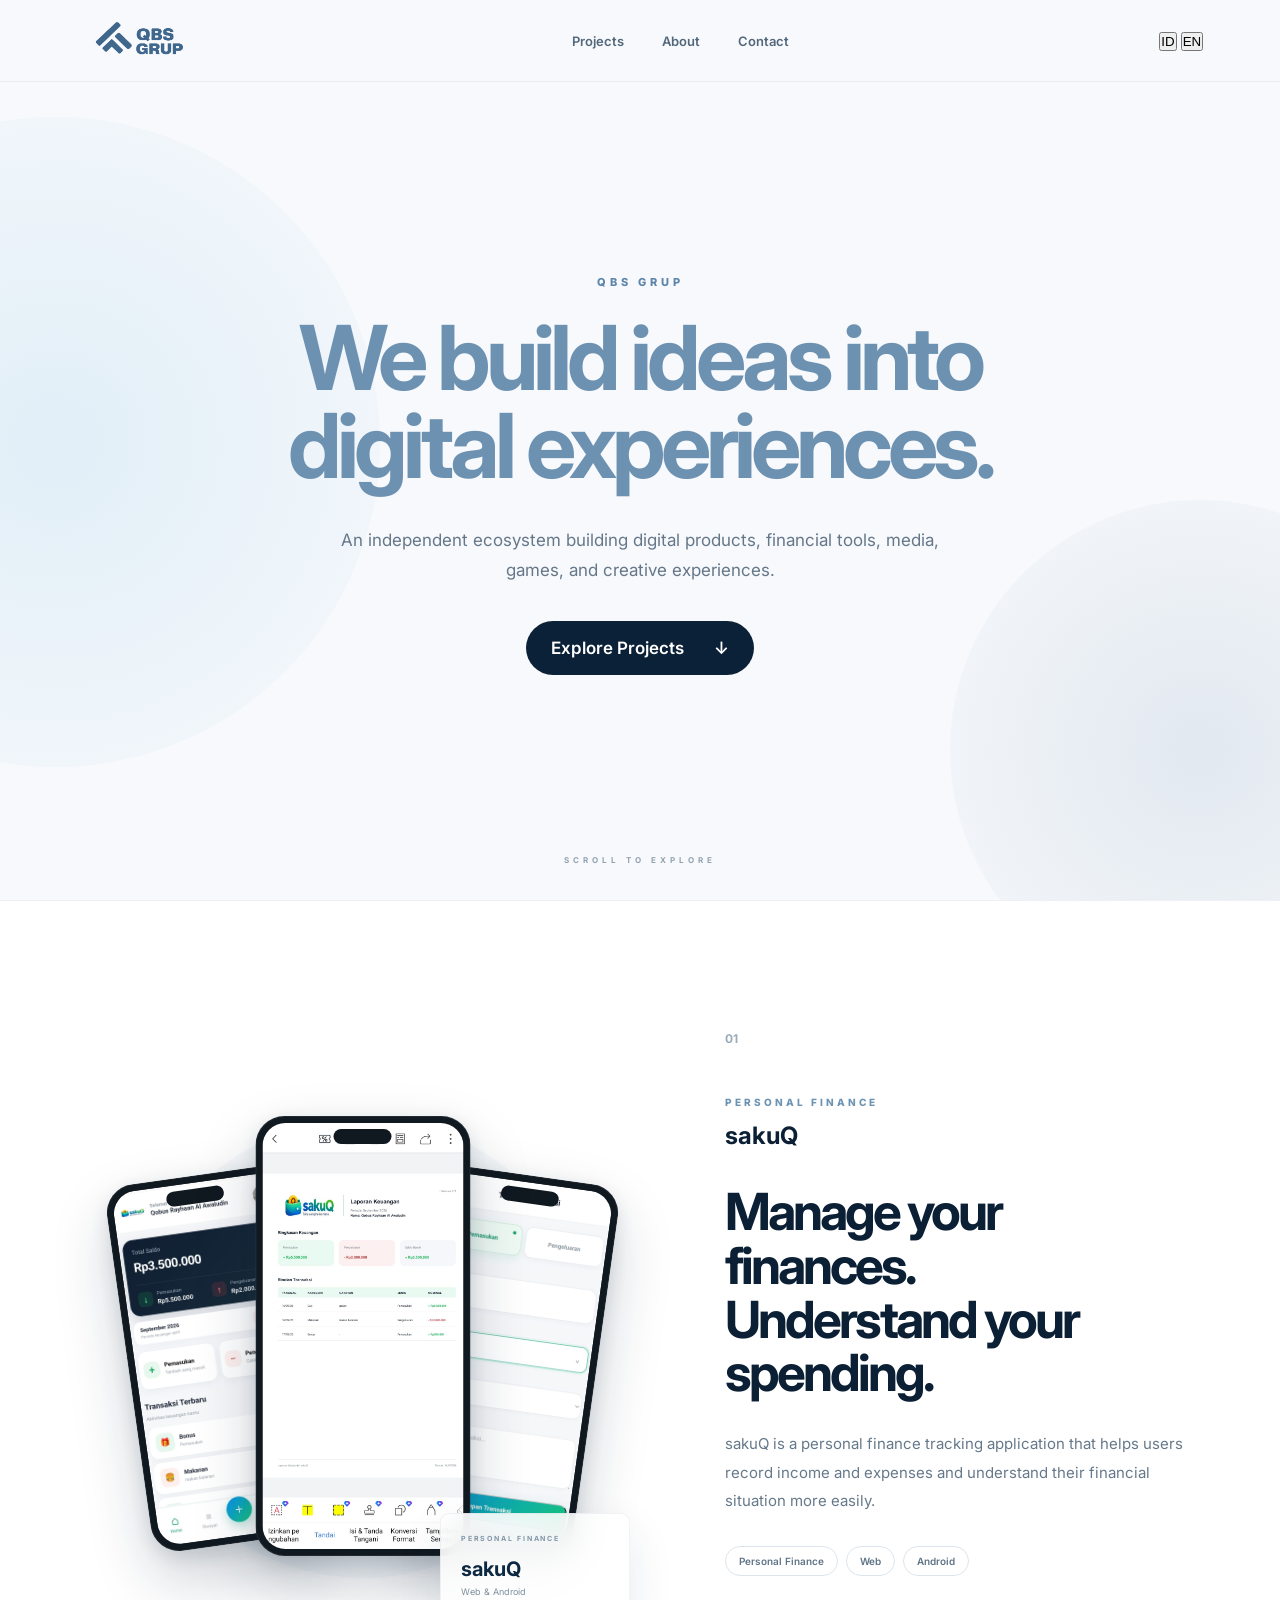
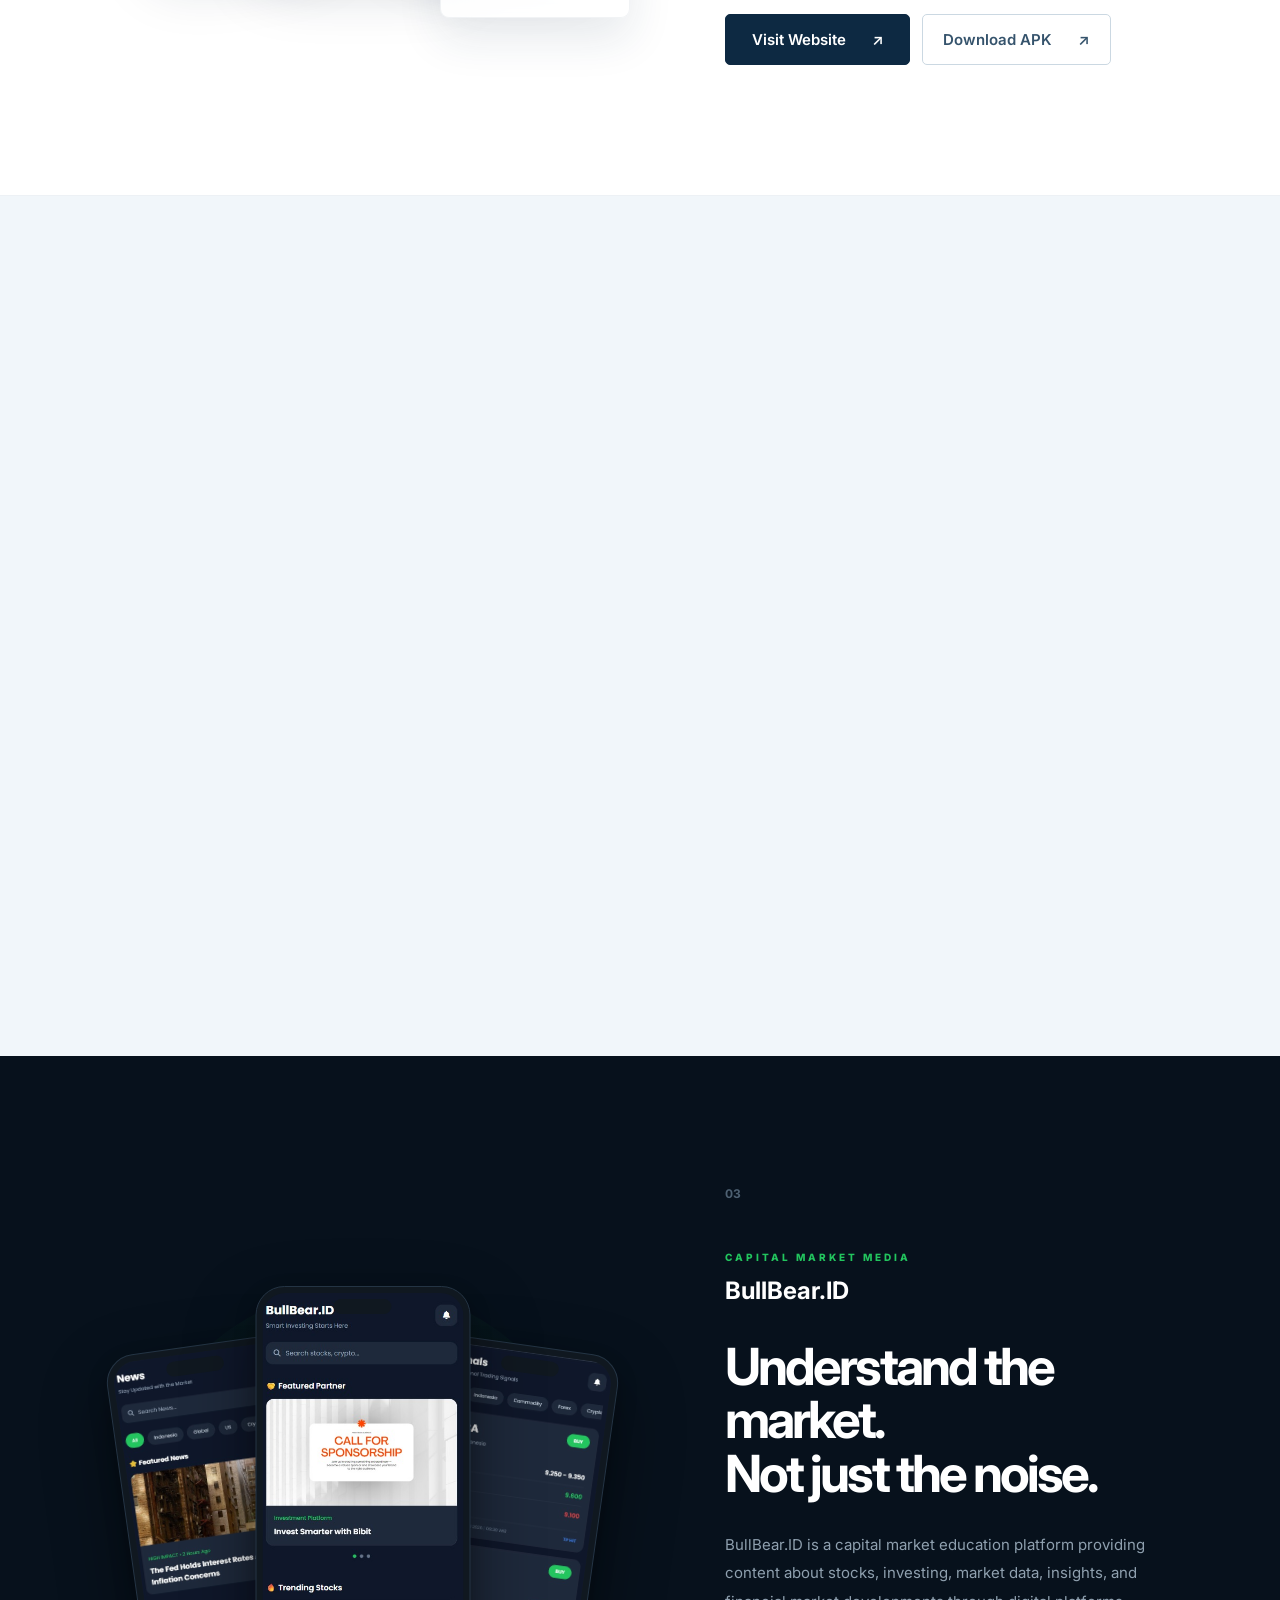
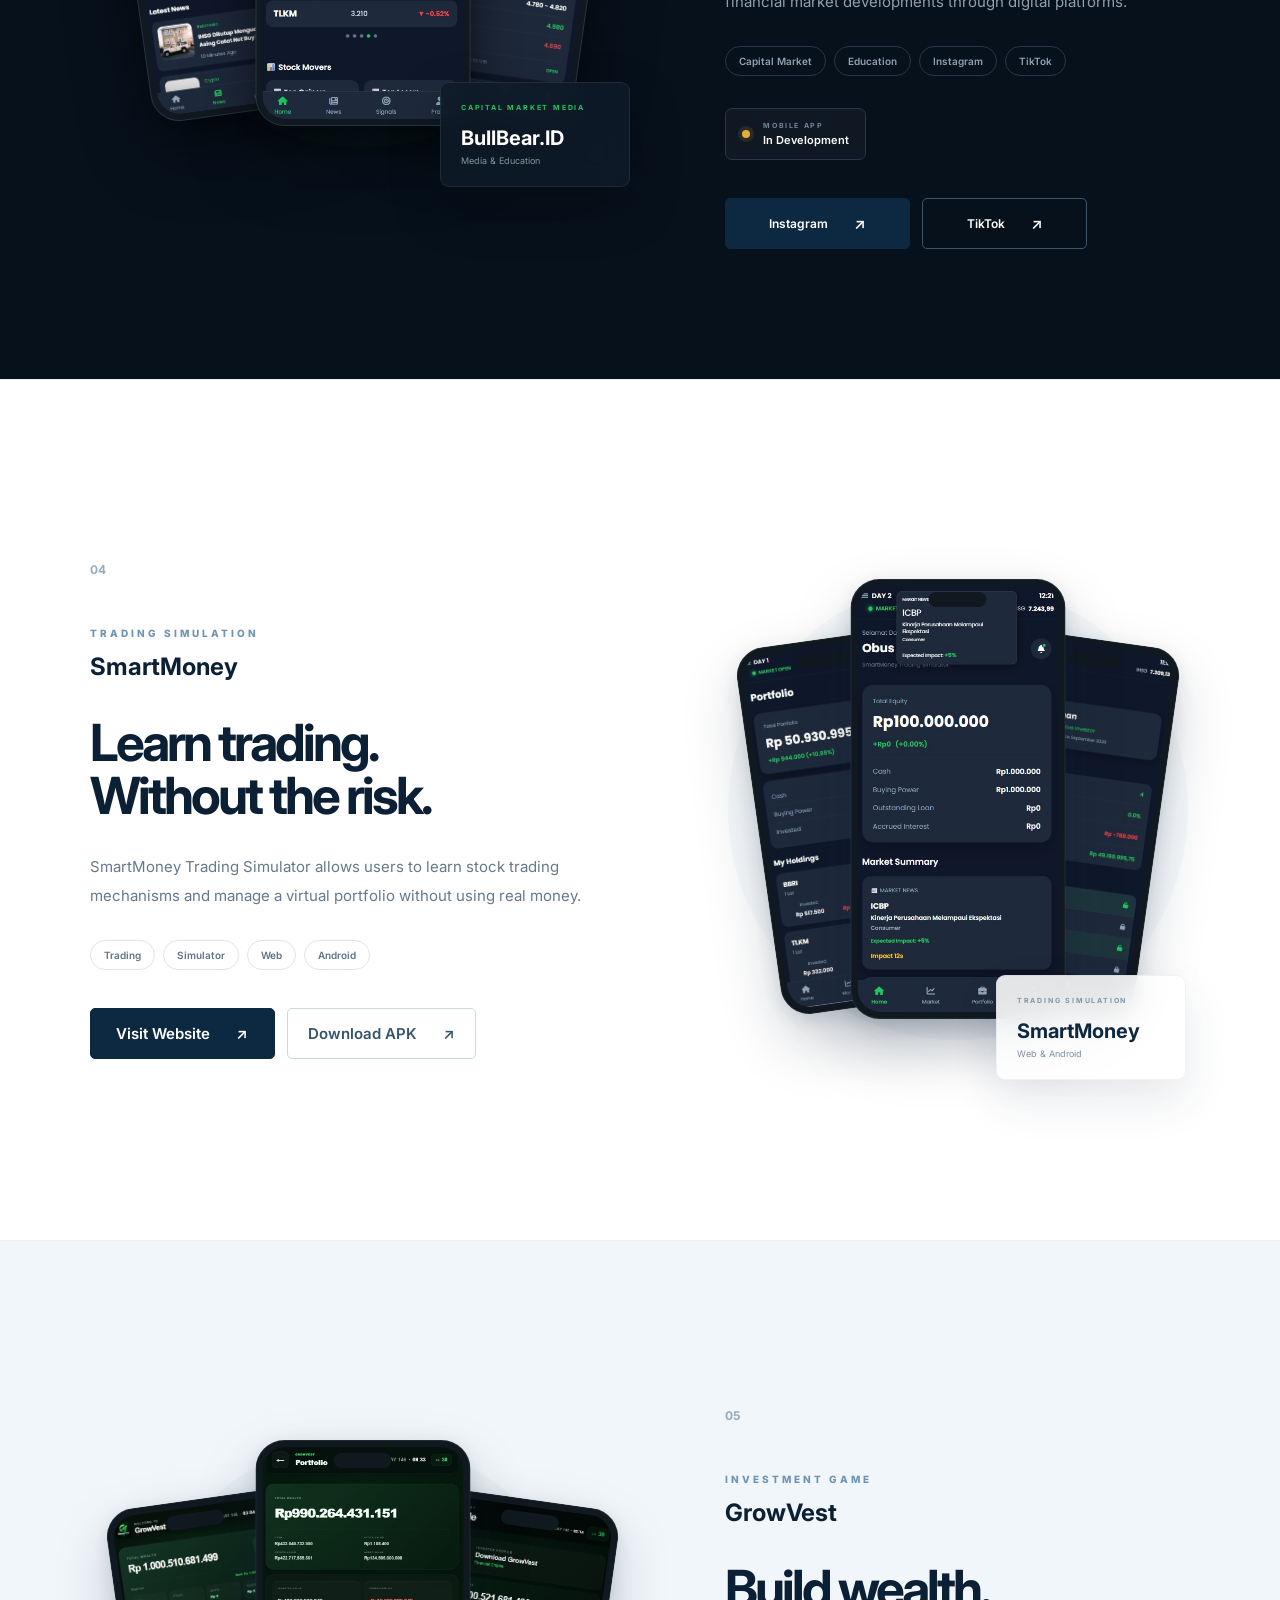
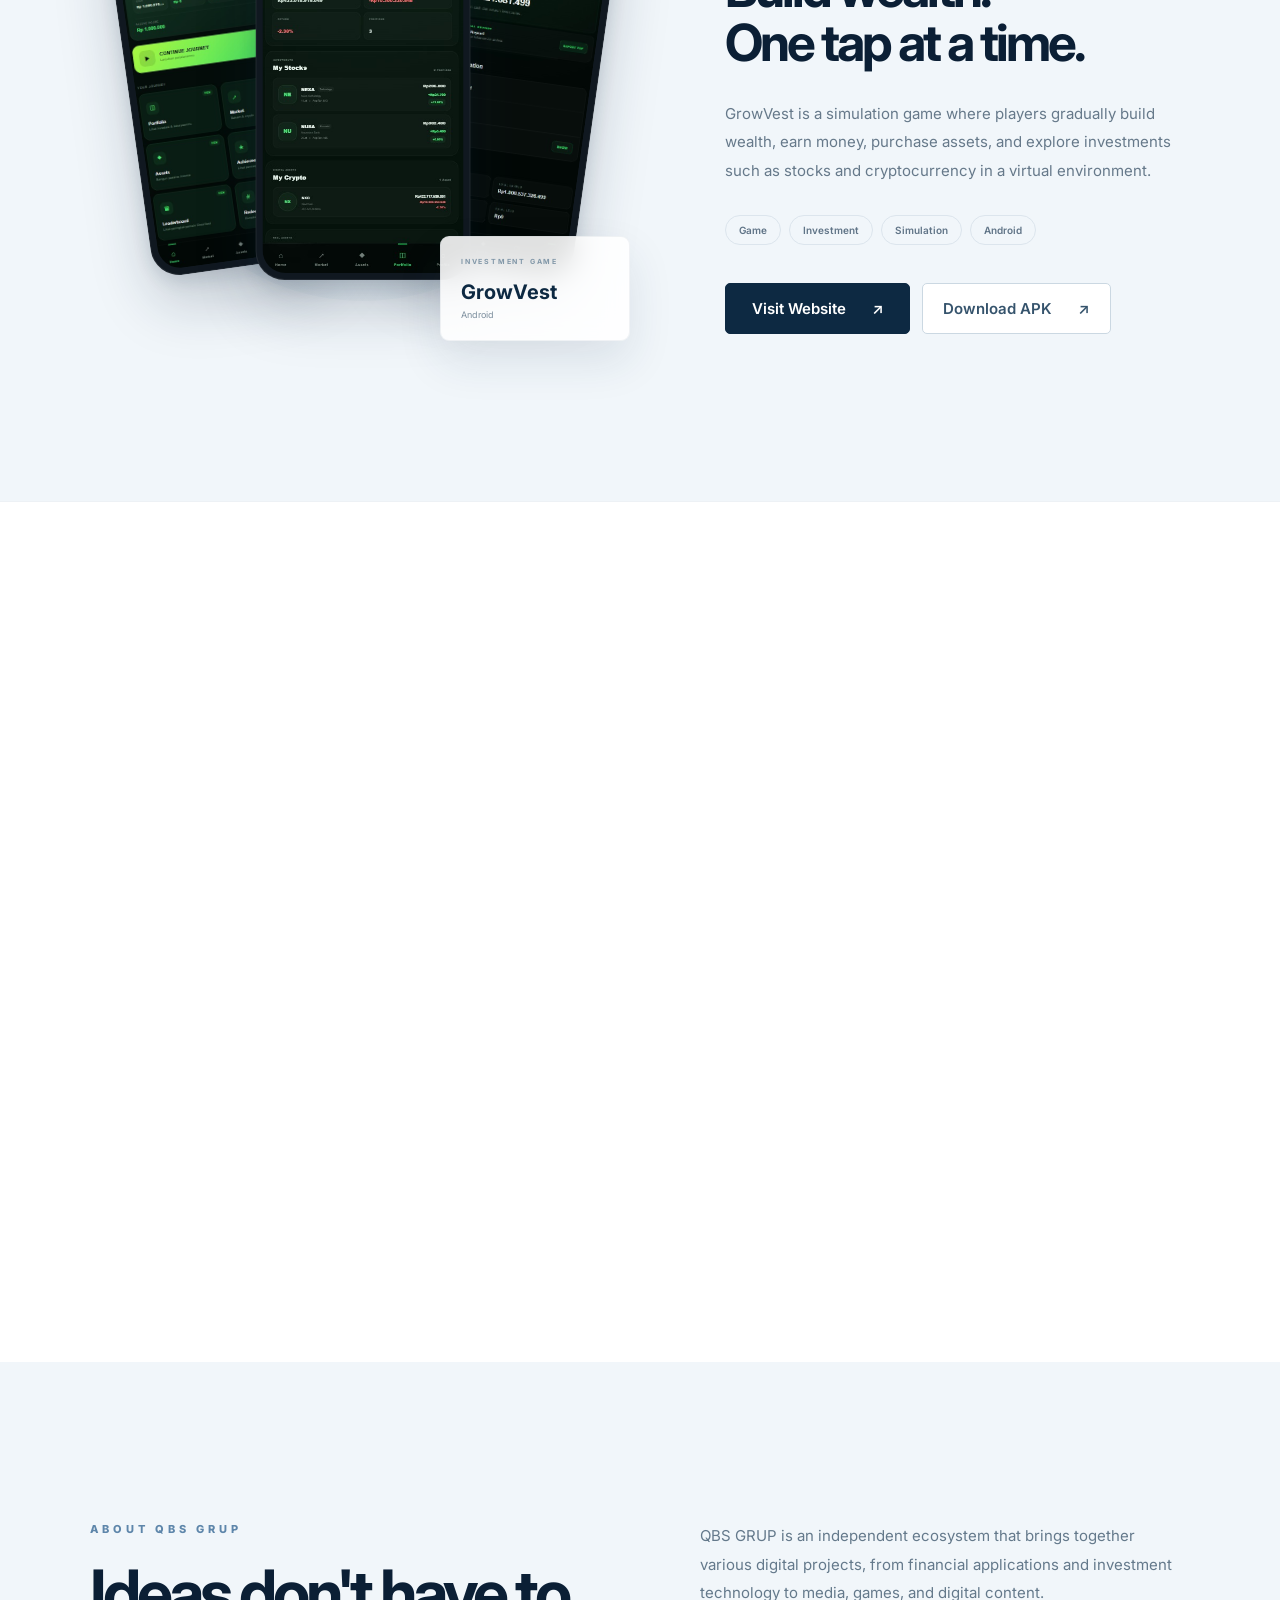
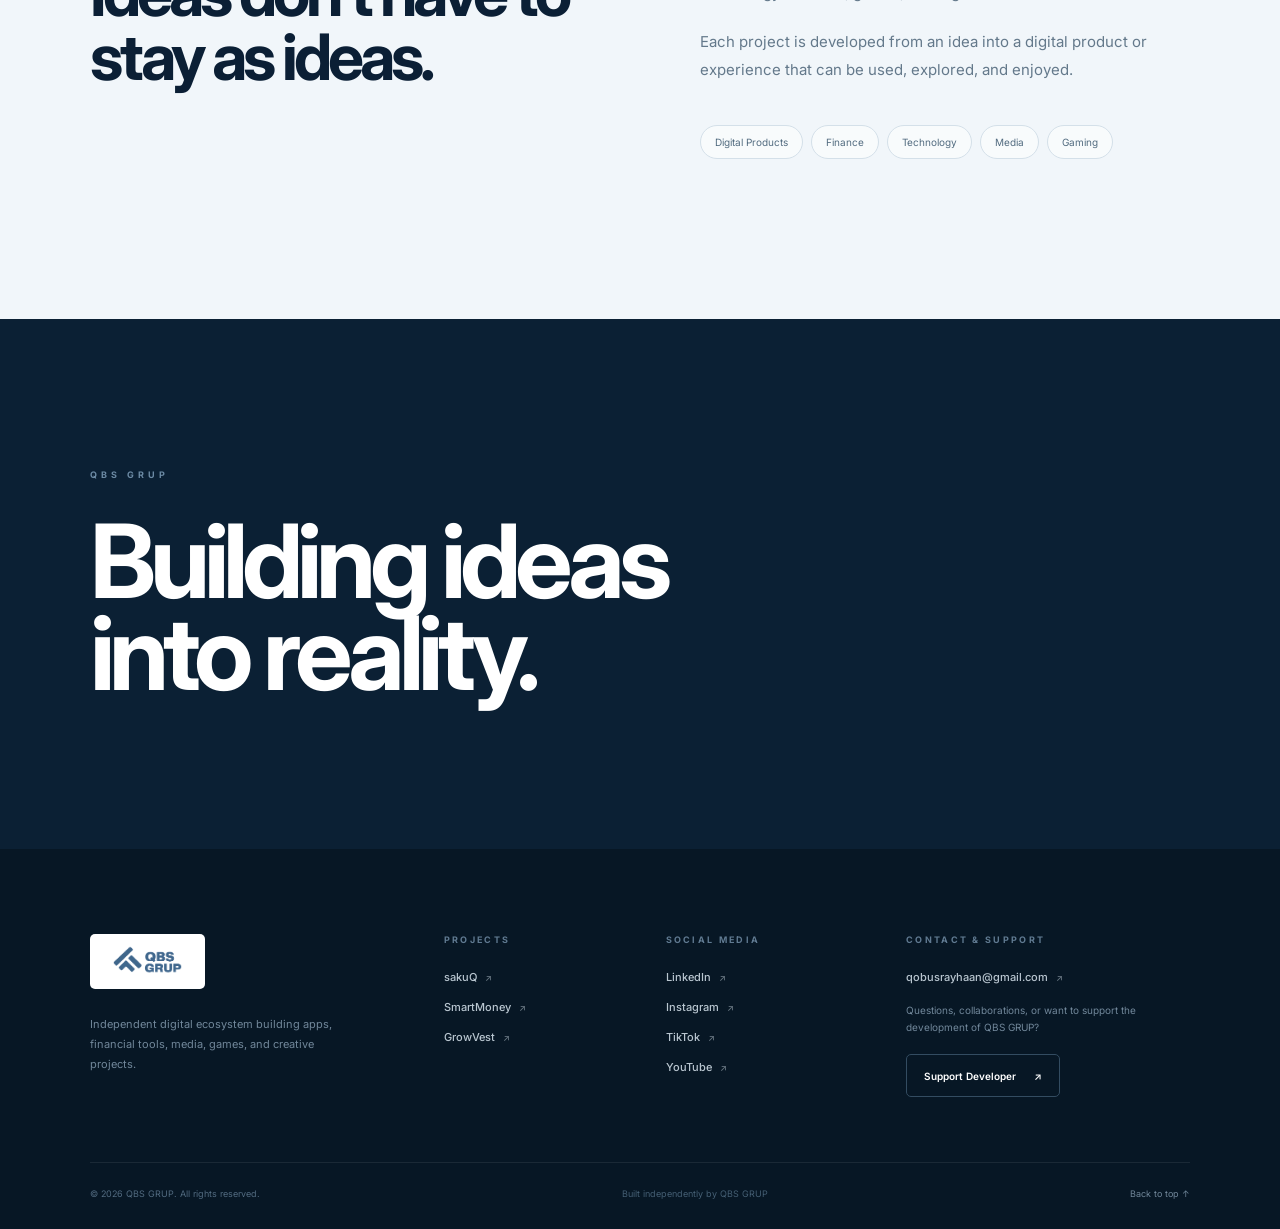
==== commit c65ce376: "Update index.html" ====
--- a/index.html
+++ b/index.html
@@ -73,26 +73,32 @@
     </a>
 
 
-    <nav id="navMenu">
-
-        <a href="#projects">
-            Projects
-        </a>
-
-        <a href="#about">
-            About
-        </a>
-
-        <a href="#contact">
-            Contact
-        </a>
-
-    </nav>
-
-
-    <button
-        class="menu-button"
-        id="menuButton"
+<nav id="navMenu">
+
+    <a href="#projects" data-i18n="navProjects">
+        Projects
+    </a>
+
+    <a href="#about" data-i18n="navAbout">
+        About
+    </a>
+
+    <a href="#contact" data-i18n="navContact">
+        Contact
+    </a>
+
+</nav>
+
+<!-- LANGUAGE SWITCHER -->
+<div class="language-switcher">
+    <button type="button" data-lang="id">ID</button>
+    <span class="language-divider"></span>
+    <button type="button" data-lang="en">EN</button>
+</div>
+
+<button
+    class="menu-button"
+    id="menuButton"
         type="button"
         aria-label="Buka menu"
     >
@@ -124,44 +130,48 @@
     <div class="hero-glow hero-glow-two"></div>
 
 
-    <div class="hero-content reveal">
-
-        <p class="eyebrow">
-            QBS GRUP
-        </p>
-
-
-        <h1>
-
+
+<div class="hero-content reveal">
+
+    <p class="eyebrow">
+        QBS GRUP
+    </p>
+
+    <h1>
+
+        <span data-i18n="heroTitle">
             We build ideas into
-
-            <span>
-                digital experiences.
-            </span>
-
-        </h1>
-
-
-        <p class="hero-description">
-
-            An independent ecosystem building digital products,
-            financial tools, media, games, and creative experiences.
-
-        </p>
-
-
-        <a
-            href="#projects"
-            class="hero-button"
-        >
-
+        </span>
+
+        <span data-i18n="heroHighlight">
+            digital experiences.
+        </span>
+
+    </h1>
+
+    <p
+        class="hero-description"
+        data-i18n="heroDescription"
+    >
+        An independent ecosystem building digital products,
+        financial tools, media, games, and creative experiences.
+    </p>
+
+    <a
+        href="#projects"
+        class="hero-button"
+    >
+
+        <span data-i18n="heroButton">
             Explore Projects
-
-            <span>↓</span>
-
-        </a>
-
-    </div>
+        </span>
+
+        <span>↓</span>
+
+    </a>
+
+</div>
+
 
 
     <div class="scroll-text">
@@ -178,6 +188,7 @@
 ========================================================= -->
 
 <div id="projects">
+
 
 
 
@@ -192,65 +203,48 @@
 
     <div class="project-container">
 
-
         <!-- PHONE SHOWCASE -->
 
         <div class="project-visual reveal">
 
             <div class="phone-showcase">
 
-
                 <div class="phone phone-left">
-
                     <div class="phone-notch"></div>
 
                     <div class="phone-screen">
-
                         <img
                             src="images/sakuq-1.png"
                             alt="sakuQ Screen 1"
                         >
-
                     </div>
-
-                </div>
-
+                </div>
 
                 <div class="phone phone-main">
-
                     <div class="phone-notch"></div>
 
                     <div class="phone-screen">
-
                         <img
                             src="images/sakuq-2.png"
                             alt="sakuQ Screen 2"
                         >
-
                     </div>
-
-                </div>
-
+                </div>
 
                 <div class="phone phone-right">
-
                     <div class="phone-notch"></div>
 
                     <div class="phone-screen">
-
                         <img
                             src="images/sakuq-3.png"
                             alt="sakuQ Screen 3"
                         >
-
                     </div>
-
-                </div>
-
+                </div>
 
                 <div class="visual-label">
 
-                    <small>
+                    <small data-i18n="sakuqCategory">
                         PERSONAL FINANCE
                     </small>
 
@@ -269,7 +263,6 @@
         </div>
 
 
-
         <!-- CONTENT -->
 
         <div class="project-content reveal">
@@ -278,46 +271,51 @@
                 01
             </div>
 
-
-            <p class="project-category">
+            <p
+                class="project-category"
+                data-i18n="sakuqCategory"
+            >
                 PERSONAL FINANCE
             </p>
-
 
             <h2>
                 sakuQ
             </h2>
 
-
             <h3>
-
-                Catat keuangan.<br>
-
-                Pahami pengeluaran.
-
+                <span data-i18n="sakuqTitle">
+                    Manage your finances.
+                </span>
+
+                <br>
+
+                <span data-i18n="sakuqSubtitle">
+                    Understand your spending.
+                </span>
             </h3>
 
-
-            <p class="project-description">
-
-                sakuQ adalah aplikasi pencatatan keuangan pribadi
-                yang membantu pengguna mencatat pemasukan dan
-                pengeluaran serta memahami kondisi keuangan
-                dengan lebih sederhana.
-
+            <p
+                class="project-description"
+                data-i18n="sakuqDescription"
+            >
+                sakuQ is a personal finance tracking application
+                that helps users record income and expenses
+                and understand their financial situation more easily.
             </p>
 
 
+            <!-- TAGS -->
+
             <div class="project-tags">
 
                 <span>Personal Finance</span>
-
                 <span>Web</span>
-
                 <span>Android</span>
 
             </div>
 
+
+            <!-- ACTION BUTTONS -->
 
             <div class="project-actions">
 
@@ -328,12 +326,13 @@
                     rel="noopener noreferrer"
                 >
 
-                    Kunjungi Website
-
-                    <span>↗</span>
-
-                </a>
-
+                    <span data-i18n="visitWebsite">
+                        Visit Website
+                    </span>
+
+                    <span>↗</span>
+
+                </a>
 
                 <a
                     href="https://sakuq-av.vercel.app/"
@@ -342,7 +341,9 @@
                     rel="noopener noreferrer"
                 >
 
-                    Download APK
+                    <span data-i18n="downloadApk">
+                        Download APK
+                    </span>
 
                     <span>↗</span>
 
@@ -355,8 +356,6 @@
     </div>
 
 </section>
-
-
 
 
 
@@ -371,7 +370,6 @@
 
     <div class="project-container">
 
-
         <!-- CONTENT -->
 
         <div class="project-content reveal">
@@ -380,59 +378,66 @@
                 02
             </div>
 
-
-            <p class="project-category">
+            <p
+                class="project-category"
+                data-i18n="usahaqCategory"
+            >
                 BUSINESS MANAGEMENT
             </p>
-
 
             <h2>
                 UsahaQ
             </h2>
 
-
             <h3>
 
-                Kelola usaha.<br>
-
-                Lebih sederhana.
+                <span data-i18n="usahaqTitle">
+                    Manage your business.
+                </span>
+
+                <br>
+
+                <span data-i18n="usahaqSubtitle">
+                    Made simpler.
+                </span>
 
             </h3>
 
-
-            <p class="project-description">
-
-                UsahaQ adalah aplikasi pengelolaan usaha yang
-                dikembangkan untuk membantu pelaku usaha mencatat
-                transaksi, mengelola aktivitas bisnis, dan melihat
-                informasi usahanya dalam satu tempat.
-
+            <p
+                class="project-description"
+                data-i18n="usahaqDescription"
+            >
+                UsahaQ is a business management application
+                designed to help business owners record
+                transactions, manage business activities,
+                and access business information in one place.
             </p>
 
 
+            <!-- TAGS -->
+
             <div class="project-tags">
 
                 <span>Business</span>
-
                 <span>UMKM</span>
-
                 <span>Management</span>
 
             </div>
 
 
+            <!-- DEVELOPMENT STATUS -->
+
             <div class="development-status">
 
                 <span class="status-dot"></span>
 
-
                 <div>
 
-                    <small>
+                    <small data-i18n="projectStatus">
                         PROJECT STATUS
                     </small>
 
-                    <strong>
+                    <strong data-i18n="developmentStatus">
                         In Development
                     </strong>
 
@@ -443,13 +448,11 @@
         </div>
 
 
-
         <!-- PHONE SHOWCASE -->
 
         <div class="project-visual reveal">
 
             <div class="phone-showcase">
-
 
                 <div class="phone phone-left">
 
@@ -499,9 +502,11 @@
                 </div>
 
 
+                <!-- VISUAL LABEL -->
+
                 <div class="visual-label">
 
-                    <small>
+                    <small data-i18n="usahaqCategory">
                         BUSINESS MANAGEMENT
                     </small>
 
@@ -509,7 +514,7 @@
                         UsahaQ
                     </strong>
 
-                    <span>
+                    <span data-i18n="developmentStatus">
                         In Development
                     </span>
 
@@ -522,7 +527,6 @@
     </div>
 
 </section>
-
 
 
 
@@ -538,13 +542,11 @@
 
     <div class="project-container">
 
-
         <!-- PHONE SHOWCASE -->
 
         <div class="project-visual reveal">
 
             <div class="phone-showcase">
-
 
                 <div class="phone phone-left">
 
@@ -594,9 +596,11 @@
                 </div>
 
 
+                <!-- VISUAL LABEL -->
+
                 <div class="visual-label dark-label">
 
-                    <small>
+                    <small data-i18n="bullbearCategory">
                         CAPITAL MARKET MEDIA
                     </small>
 
@@ -615,7 +619,6 @@
         </div>
 
 
-
         <!-- CONTENT -->
 
         <div class="project-content reveal">
@@ -625,7 +628,10 @@
             </div>
 
 
-            <p class="project-category">
+            <p
+                class="project-category"
+                data-i18n="bullbearCategory"
+            >
                 CAPITAL MARKET MEDIA
             </p>
 
@@ -637,31 +643,38 @@
 
             <h3>
 
-                Understand the market.<br>
-
-                Not just the noise.
+                <span data-i18n="bullbearTitle">
+                    Understand the market.
+                </span>
+
+                <br>
+
+                <span data-i18n="bullbearSubtitle">
+                    Not just the noise.
+                </span>
 
             </h3>
 
 
-            <p class="project-description">
-
-                BullBear.ID adalah media edukasi pasar modal
-                yang menghadirkan konten seputar saham,
-                investasi, data, insight, dan perkembangan
-                pasar melalui platform digital.
-
+            <p
+                class="project-description"
+                data-i18n="bullbearDescription"
+            >
+                BullBear.ID is a capital market education
+                platform providing content about stocks,
+                investing, market data, insights, and
+                financial market developments through
+                digital platforms.
             </p>
 
 
+            <!-- TAGS -->
+
             <div class="project-tags">
 
                 <span>Capital Market</span>
-
                 <span>Education</span>
-
                 <span>Instagram</span>
-
                 <span>TikTok</span>
 
             </div>
@@ -673,14 +686,13 @@
 
                 <span class="status-dot"></span>
 
-
                 <div>
 
-                    <small>
+                    <small data-i18n="mobileApp">
                         MOBILE APP
                     </small>
 
-                    <strong>
+                    <strong data-i18n="developmentStatus">
                         In Development
                     </strong>
 
@@ -689,7 +701,7 @@
             </div>
 
 
-            <!-- SOCIAL -->
+            <!-- SOCIAL MEDIA BUTTONS -->
 
             <div class="project-actions">
 
@@ -731,7 +743,6 @@
 
 
 
-
 <!-- =========================================================
      04 — SMARTMONEY TRADING SIMULATOR
 ========================================================= -->
@@ -743,7 +754,6 @@
 
     <div class="project-container">
 
-
         <!-- CONTENT -->
 
         <div class="project-content reveal">
@@ -752,48 +762,55 @@
                 04
             </div>
 
-
-            <p class="project-category">
+            <p
+                class="project-category"
+                data-i18n="smartmoneyCategory"
+            >
                 TRADING SIMULATION
             </p>
-
 
             <h2>
                 SmartMoney
             </h2>
 
-
             <h3>
 
-                Learn trading.<br>
-
-                Without the risk.
+                <span data-i18n="smartmoneyTitle">
+                    Learn trading.
+                </span>
+
+                <br>
+
+                <span data-i18n="smartmoneySubtitle">
+                    Without the risk.
+                </span>
 
             </h3>
 
-
-            <p class="project-description">
-
-                SmartMoney Trading Simulator merupakan simulasi
-                trading yang memungkinkan pengguna mempelajari
-                mekanisme transaksi saham dan mengelola portfolio
-                virtual tanpa menggunakan uang nyata.
-
+            <p
+                class="project-description"
+                data-i18n="smartmoneyDescription"
+            >
+                SmartMoney Trading Simulator allows users
+                to learn stock trading mechanisms and
+                manage a virtual portfolio without
+                using real money.
             </p>
 
 
+            <!-- TAGS -->
+
             <div class="project-tags">
 
                 <span>Trading</span>
-
                 <span>Simulator</span>
-
                 <span>Web</span>
-
                 <span>Android</span>
 
             </div>
 
+
+            <!-- ACTION BUTTONS -->
 
             <div class="project-actions">
 
@@ -804,12 +821,13 @@
                     rel="noopener noreferrer"
                 >
 
-                    Kunjungi Website
-
-                    <span>↗</span>
-
-                </a>
-
+                    <span data-i18n="visitWebsite">
+                        Visit Website
+                    </span>
+
+                    <span>↗</span>
+
+                </a>
 
                 <a
                     href="https://smtradingsimulator.vercel.app/"
@@ -818,7 +836,9 @@
                     rel="noopener noreferrer"
                 >
 
-                    Download APK
+                    <span data-i18n="downloadApk">
+                        Download APK
+                    </span>
 
                     <span>↗</span>
 
@@ -829,13 +849,11 @@
         </div>
 
 
-
         <!-- PHONE SHOWCASE -->
 
         <div class="project-visual reveal">
 
             <div class="phone-showcase">
-
 
                 <div class="phone phone-left">
 
@@ -885,9 +903,11 @@
                 </div>
 
 
+                <!-- VISUAL LABEL -->
+
                 <div class="visual-label">
 
-                    <small>
+                    <small data-i18n="smartmoneyCategory">
                         TRADING SIMULATION
                     </small>
 
@@ -908,8 +928,6 @@
     </div>
 
 </section>
-
-
 
 
 
@@ -924,13 +942,11 @@
 
     <div class="project-container">
 
-
         <!-- PHONE SHOWCASE -->
 
         <div class="project-visual reveal">
 
             <div class="phone-showcase">
-
 
                 <div class="phone phone-left">
 
@@ -980,9 +996,11 @@
                 </div>
 
 
+                <!-- VISUAL LABEL -->
+
                 <div class="visual-label">
 
-                    <small>
+                    <small data-i18n="growvestCategory">
                         INVESTMENT GAME
                     </small>
 
@@ -1001,7 +1019,6 @@
         </div>
 
 
-
         <!-- CONTENT -->
 
         <div class="project-content reveal">
@@ -1011,7 +1028,10 @@
             </div>
 
 
-            <p class="project-category">
+            <p
+                class="project-category"
+                data-i18n="growvestCategory"
+            >
                 INVESTMENT GAME
             </p>
 
@@ -1023,35 +1043,43 @@
 
             <h3>
 
-                Build wealth.<br>
-
-                One tap at a time.
+                <span data-i18n="growvestTitle">
+                    Build wealth.
+                </span>
+
+                <br>
+
+                <span data-i18n="growvestSubtitle">
+                    One tap at a time.
+                </span>
 
             </h3>
 
 
-            <p class="project-description">
-
-                GrowVest adalah game simulasi yang mengajak pemain
-                membangun kekayaan secara bertahap, menghasilkan
-                uang, membeli aset, serta mencoba investasi seperti
-                saham dan crypto dalam lingkungan permainan.
-
+            <p
+                class="project-description"
+                data-i18n="growvestDescription"
+            >
+                GrowVest is a simulation game where players
+                gradually build wealth, earn money, purchase
+                assets, and explore investments such as stocks
+                and cryptocurrency in a virtual environment.
             </p>
 
 
+            <!-- TAGS -->
+
             <div class="project-tags">
 
                 <span>Game</span>
-
                 <span>Investment</span>
-
                 <span>Simulation</span>
-
                 <span>Android</span>
 
             </div>
 
+
+            <!-- ACTION BUTTONS -->
 
             <div class="project-actions">
 
@@ -1062,7 +1090,9 @@
                     rel="noopener noreferrer"
                 >
 
-                    Kunjungi Website
+                    <span data-i18n="visitWebsite">
+                        Visit Website
+                    </span>
 
                     <span>↗</span>
 
@@ -1076,7 +1106,9 @@
                     rel="noopener noreferrer"
                 >
 
-                    Download APK
+                    <span data-i18n="downloadApk">
+                        Download APK
+                    </span>
 
                     <span>↗</span>
 
@@ -1089,8 +1121,6 @@
     </div>
 
 </section>
-
-
 
 
 
@@ -1105,7 +1135,6 @@
 
     <div class="project-container">
 
-
         <!-- CONTENT -->
 
         <div class="project-content reveal">
@@ -1114,49 +1143,60 @@
                 06
             </div>
 
-
-            <p class="project-category">
+            <p
+                class="project-category"
+                data-i18n="channelCategory"
+            >
                 GAMING & STREAMING
             </p>
-
 
             <h2>
                 QBS CHANNEL
             </h2>
 
-
             <h3>
 
-                Play.<br>
-
-                Stream.<br>
-
-                Explore.
+                <span data-i18n="channelTitle">
+                    Play.
+                </span>
+
+                <br>
+
+                <span data-i18n="channelSubtitle">
+                    Stream.
+                </span>
+
+                <br>
+
+                <span data-i18n="channelHighlight">
+                    Explore.
+                </span>
 
             </h3>
 
-
-            <p class="project-description">
-
-                QBS CHANNEL adalah channel gaming yang menghadirkan
-                gameplay, streaming, mod, eksperimen, serta berbagai
-                momen dari beragam game.
-
+            <p
+                class="project-description"
+                data-i18n="channelDescription"
+            >
+                QBS CHANNEL is a gaming channel featuring
+                gameplay, live streaming, mods, experiments,
+                and various moments from different games.
             </p>
 
 
+            <!-- TAGS -->
+
             <div class="project-tags">
 
                 <span>Gaming</span>
-
                 <span>YouTube</span>
-
                 <span>Streaming</span>
-
                 <span>Entertainment</span>
 
             </div>
 
+
+            <!-- YOUTUBE BUTTON -->
 
             <div class="project-actions">
 
@@ -1167,7 +1207,9 @@
                     rel="noopener noreferrer"
                 >
 
-                    Visit YouTube
+                    <span data-i18n="visitYoutube">
+                        Visit YouTube
+                    </span>
 
                     <span>↗</span>
 
@@ -1178,47 +1220,51 @@
         </div>
 
 
-
-            <!-- YOUTUBE VIDEO -->
-
-            <div class="project-visual reveal">
-
-                <div class="youtube-showcase">
-
-                    <div class="youtube-video">
-
-                        <iframe
-                            src="https://www.youtube.com/embed/ITylWhtNKIs"
-                            title="QBS CHANNEL Video"
-                            loading="lazy"
-                            allow="accelerometer; autoplay; clipboard-write; encrypted-media; gyroscope; picture-in-picture; web-share"
-                            allowfullscreen>
-                        </iframe>
-
-                    </div>
-
-
-                    <div class="visual-label">
-
-                        <small>
-                            GAMING & STREAMING
-                        </small>
-
-                        <strong>
-                            QBS CHANNEL
-                        </strong>
-
-                        <span>
-                            YouTube
-                        </span>
-
-                    </div>
-
-                </div>
-
-            </div>
+        <!-- YOUTUBE VIDEO -->
+
+        <div class="project-visual reveal">
+
+            <div class="youtube-showcase">
+
+                <div class="youtube-video">
+
+                    <iframe
+                        src="https://www.youtube.com/embed/ITylWhtNKIs"
+                        title="QBS CHANNEL Video"
+                        loading="lazy"
+                        allow="accelerometer; autoplay; clipboard-write; encrypted-media; gyroscope; picture-in-picture; web-share"
+                        allowfullscreen>
+                    </iframe>
+
+                </div>
+
+
+                <!-- VISUAL LABEL -->
+
+                <div class="visual-label">
+
+                    <small data-i18n="channelCategory">
+                        GAMING & STREAMING
+                    </small>
+
+                    <strong>
+                        QBS CHANNEL
+                    </strong>
+
+                    <span>
+                        YouTube
+                    </span>
+
+                </div>
+
+            </div>
+
+        </div>
+
+    </div>
 
 </section>
+
 
 
 </div>
@@ -1235,48 +1281,54 @@
     id="about"
 >
 
+    <!-- ABOUT LEFT -->
 
     <div class="about-left reveal">
 
-        <p class="eyebrow">
+        <p
+            class="eyebrow"
+            data-i18n="aboutLabel"
+        >
             ABOUT QBS GRUP
         </p>
 
-
         <h2>
 
-            Ideas don't have to
-
-            stay as ideas.
+            <span data-i18n="aboutTitle">
+                Ideas don't have to
+            </span>
+
+            <br>
+
+            <span data-i18n="aboutSubtitle">
+                stay as ideas.
+            </span>
 
         </h2>
 
     </div>
 
 
+    <!-- ABOUT RIGHT -->
 
     <div class="about-right reveal">
 
-
-        <p>
-
-            QBS GRUP adalah ekosistem independen yang menjadi
-            rumah bagi berbagai proyek digital, mulai dari
-            aplikasi keuangan, teknologi investasi, media,
-            game, hingga konten digital.
-
+        <p data-i18n="aboutDescription1">
+            QBS GRUP is an independent ecosystem that
+            brings together various digital projects,
+            from financial applications and investment
+            technology to media, games, and digital content.
         </p>
 
-
-        <p>
-
-            Setiap proyek dikembangkan dari sebuah ide menjadi
-            produk atau pengalaman digital yang dapat digunakan,
-            dipelajari, maupun dinikmati.
-
+        <p data-i18n="aboutDescription2">
+            Each project is developed from an idea into
+            a digital product or experience that can
+            be used, explored, and enjoyed.
         </p>
 
 
+        <!-- CATEGORIES -->
+
         <div class="about-categories">
 
             <span>Digital Products</span>
@@ -1294,6 +1346,7 @@
     </div>
 
 </section>
+
 
 
 
@@ -1313,12 +1366,17 @@
             QBS GRUP
         </p>
 
-
         <h2>
 
-            Building ideas<br>
-
-            into reality.
+            <span data-i18n="contactTitle">
+                Building ideas
+            </span>
+
+            <br>
+
+            <span data-i18n="contactSubtitle">
+                into reality.
+            </span>
 
         </h2>
 
@@ -1328,6 +1386,7 @@
 
 
 </main>
+
 
 
 
@@ -1359,7 +1418,10 @@
                 >
             </a>
 
-            <p class="footer-description">
+            <p
+                class="footer-description"
+                data-i18n="footerDescription"
+            >
                 Independent digital ecosystem building apps,
                 financial tools, media, games, and creative projects.
             </p>
@@ -1374,7 +1436,9 @@
 
         <div class="footer-column">
 
-            <h4>PROJECTS</h4>
+            <h4 data-i18n="footerProjects">
+                PROJECTS
+            </h4>
 
             <div class="footer-links">
 
@@ -1417,7 +1481,9 @@
 
         <div class="footer-column">
 
-            <h4>SOCIAL MEDIA</h4>
+            <h4 data-i18n="footerSocial">
+                SOCIAL MEDIA
+            </h4>
 
             <div class="footer-links">
 
@@ -1448,10 +1514,7 @@
                     <span>↗</span>
                 </a>
 
-                <!-- GANTI DENGAN LINK QBS CHANNEL -->
-                <a
-                    href="#qbschannel"
-                >
+                <a href="#qbschannel">
                     YouTube
                     <span>↗</span>
                 </a>
@@ -1468,7 +1531,9 @@
 
         <div class="footer-column">
 
-            <h4>CONTACT & SUPPORT</h4>
+            <h4 data-i18n="footerContact">
+                CONTACT & SUPPORT
+            </h4>
 
             <div class="footer-contact">
 
@@ -1480,7 +1545,7 @@
                     <span>↗</span>
                 </a>
 
-                <p>
+                <p data-i18n="footerSupportDescription">
                     Questions, collaborations, or want to support
                     the development of QBS GRUP?
                 </p>
@@ -1491,14 +1556,15 @@
                     target="_blank"
                     rel="noopener noreferrer"
                 >
-                    Support Developer
+                    <span data-i18n="supportButton">
+                        Support Developer
+                    </span>
                     <span>↗</span>
                 </a>
 
             </div>
 
         </div>
-
 
     </div>
 
@@ -1512,15 +1578,22 @@
 
         <p>
             © <span id="year"></span> QBS GRUP.
-            All rights reserved.
+            <span data-i18n="copyright">
+                All rights reserved.
+            </span>
         </p>
 
-        <p class="footer-built">
+        <p
+            class="footer-built"
+            data-i18n="builtBy"
+        >
             Built independently by QBS GRUP
         </p>
 
         <a href="#home">
-            Back to top ↑
+            <span data-i18n="backToTop">
+                Back to top ↑
+            </span>
         </a>
 
     </div>
@@ -1529,11 +1602,13 @@
 
 
 
+
 <!-- JAVASCRIPT -->
 
 <script src="js/script.js"></script>
+<script src="js/language.js"></script>
 
 
 </body>
 
-</html>+</html>
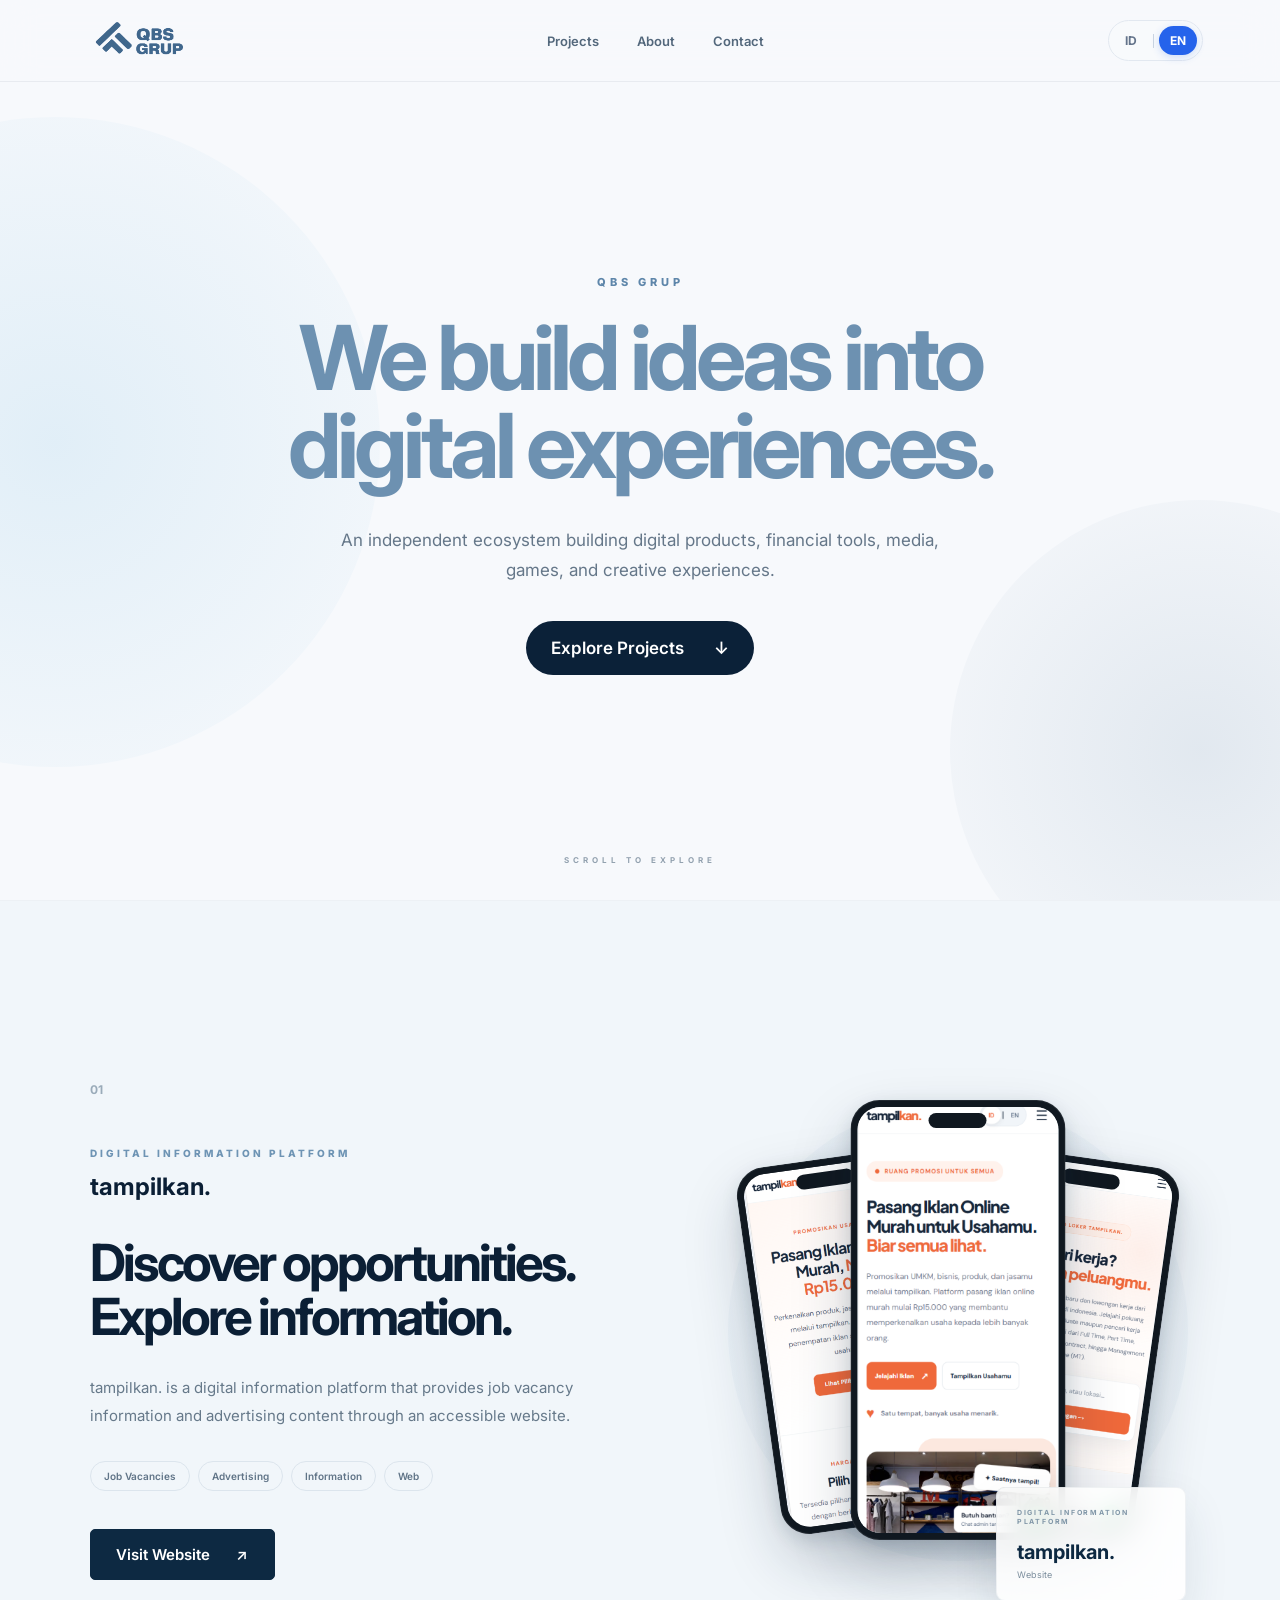
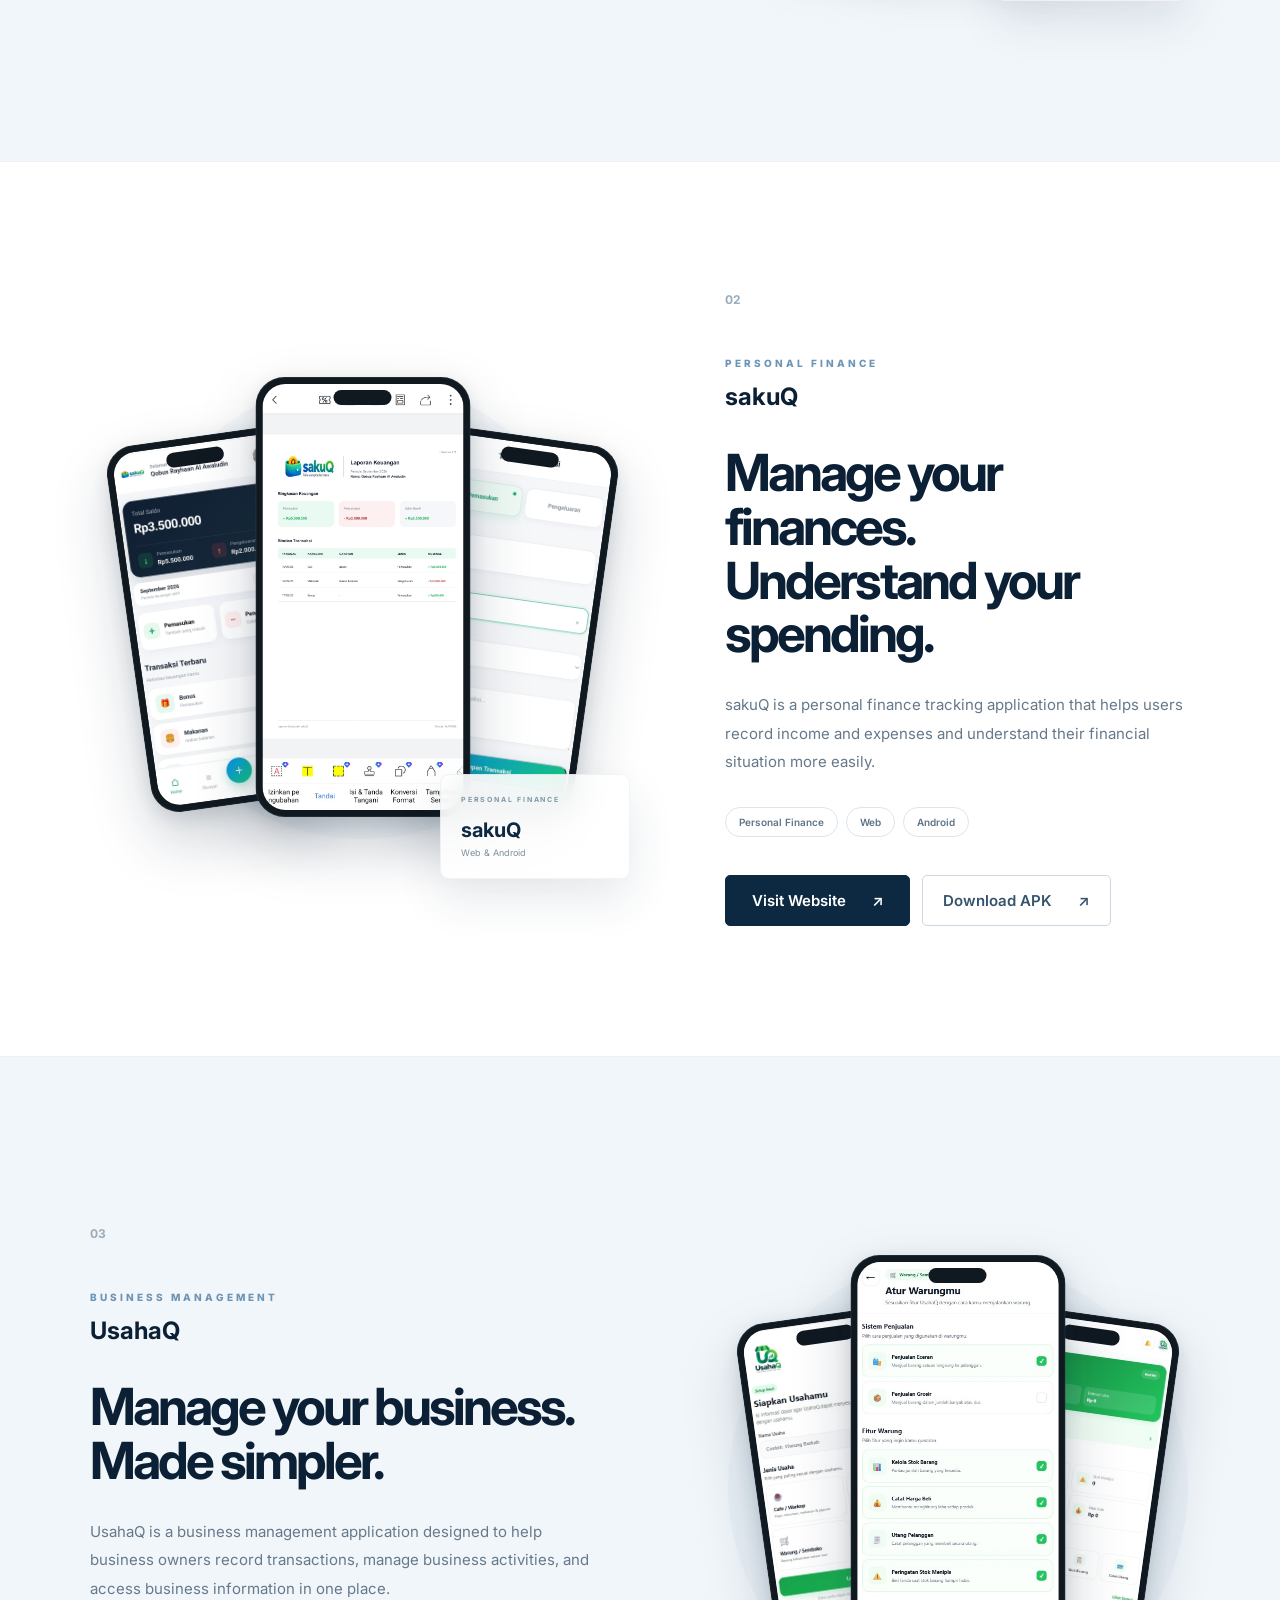
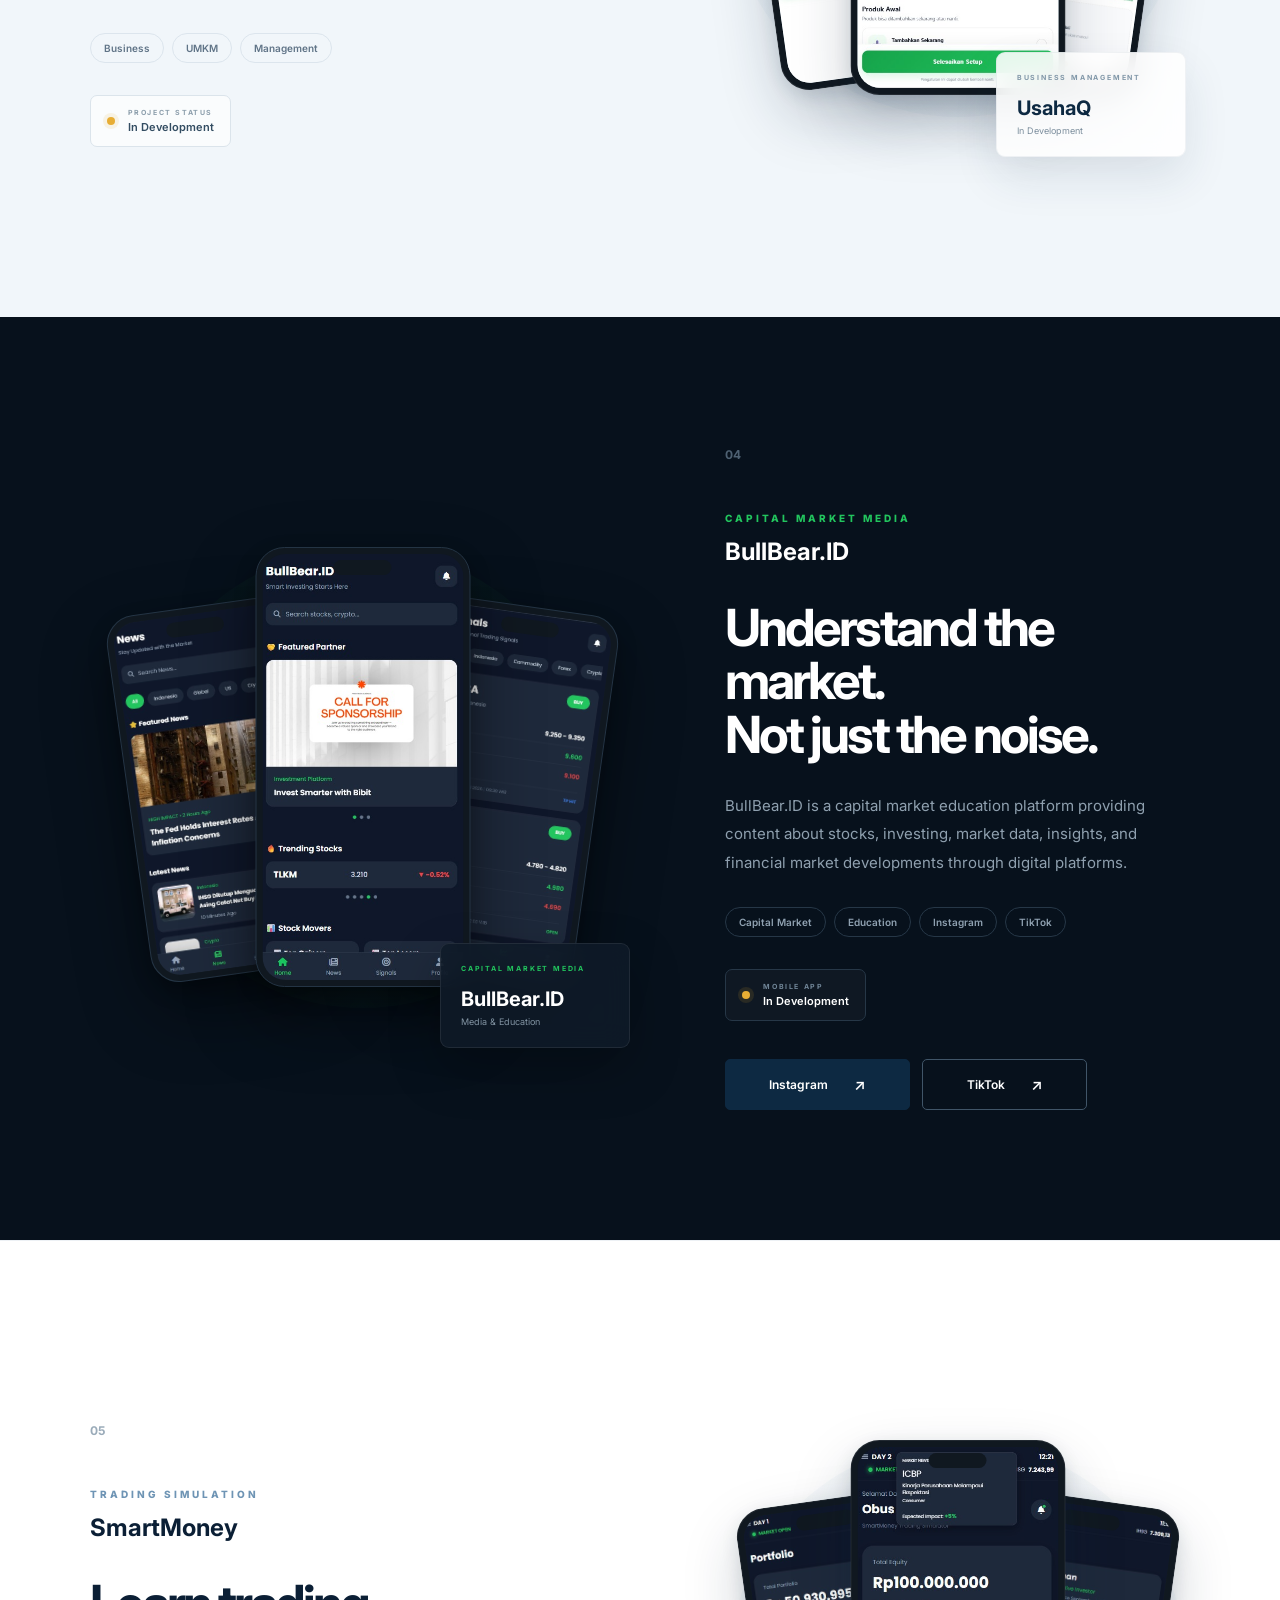
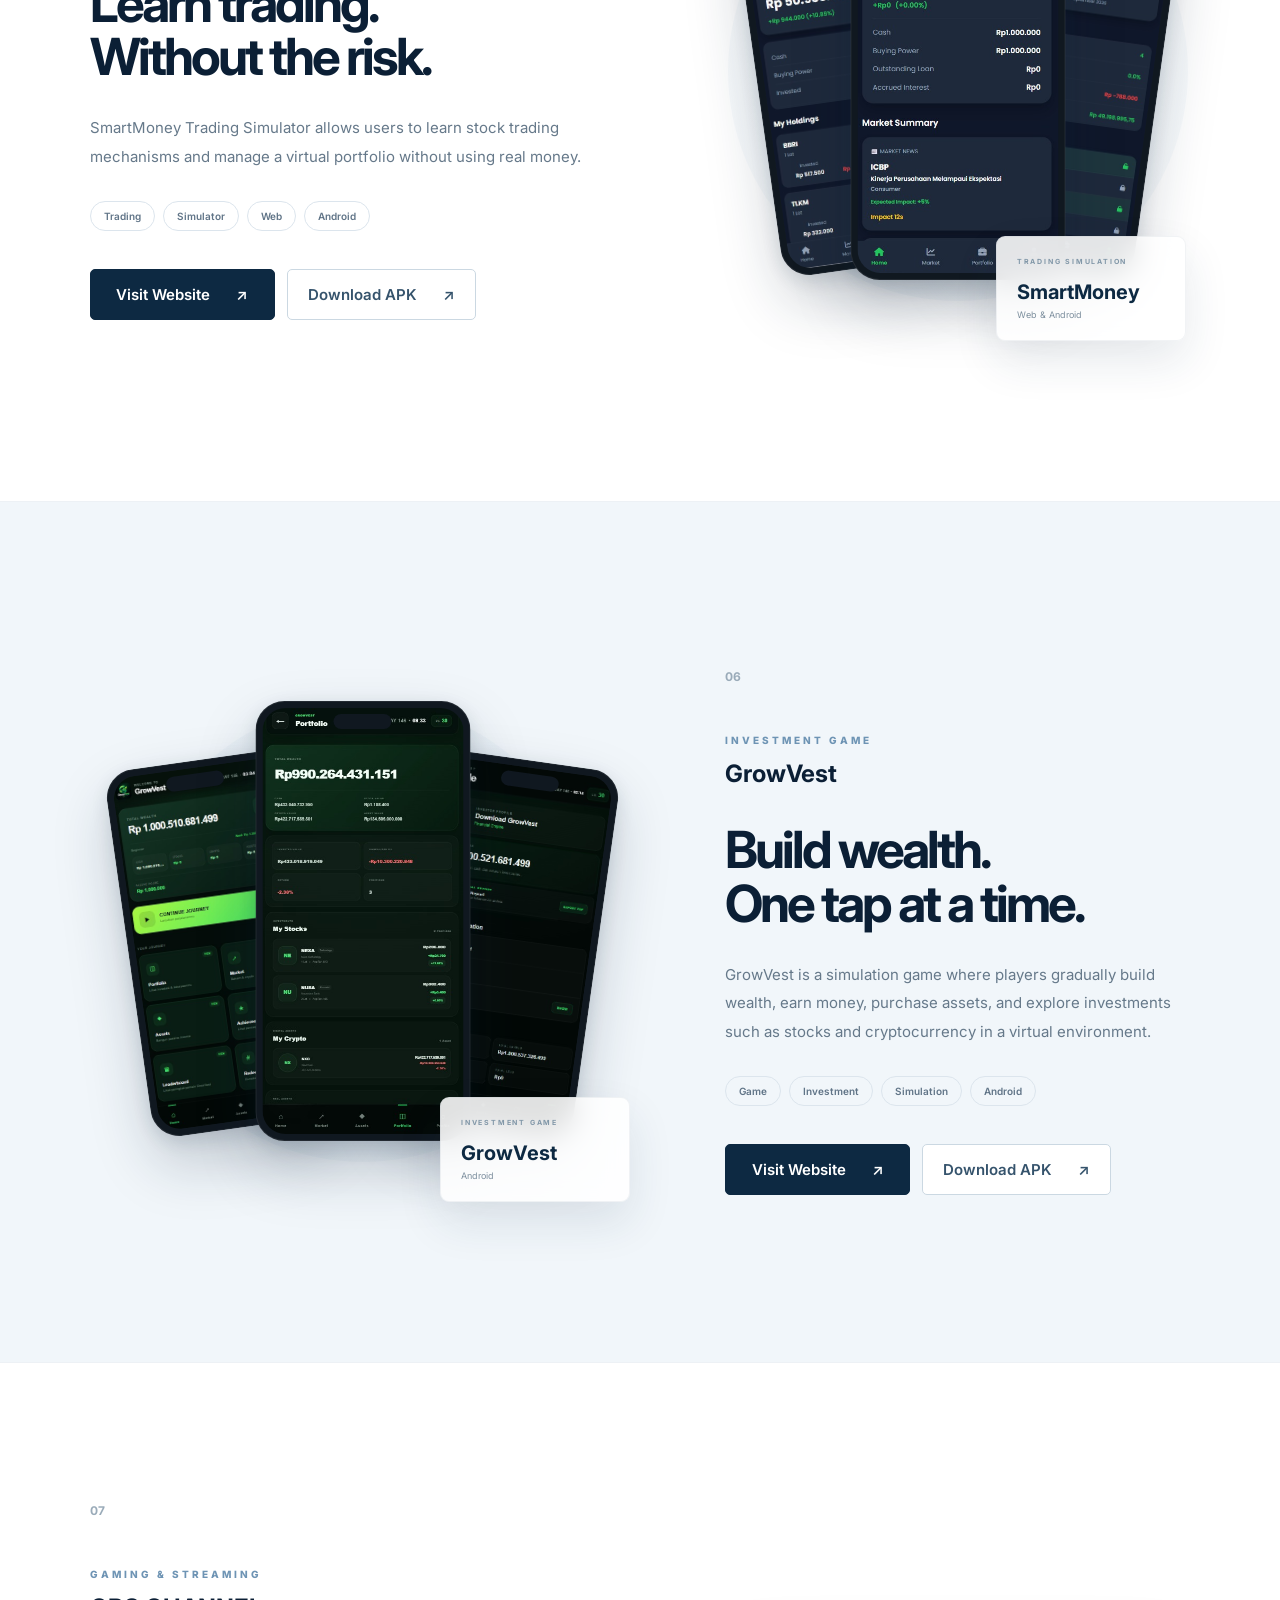
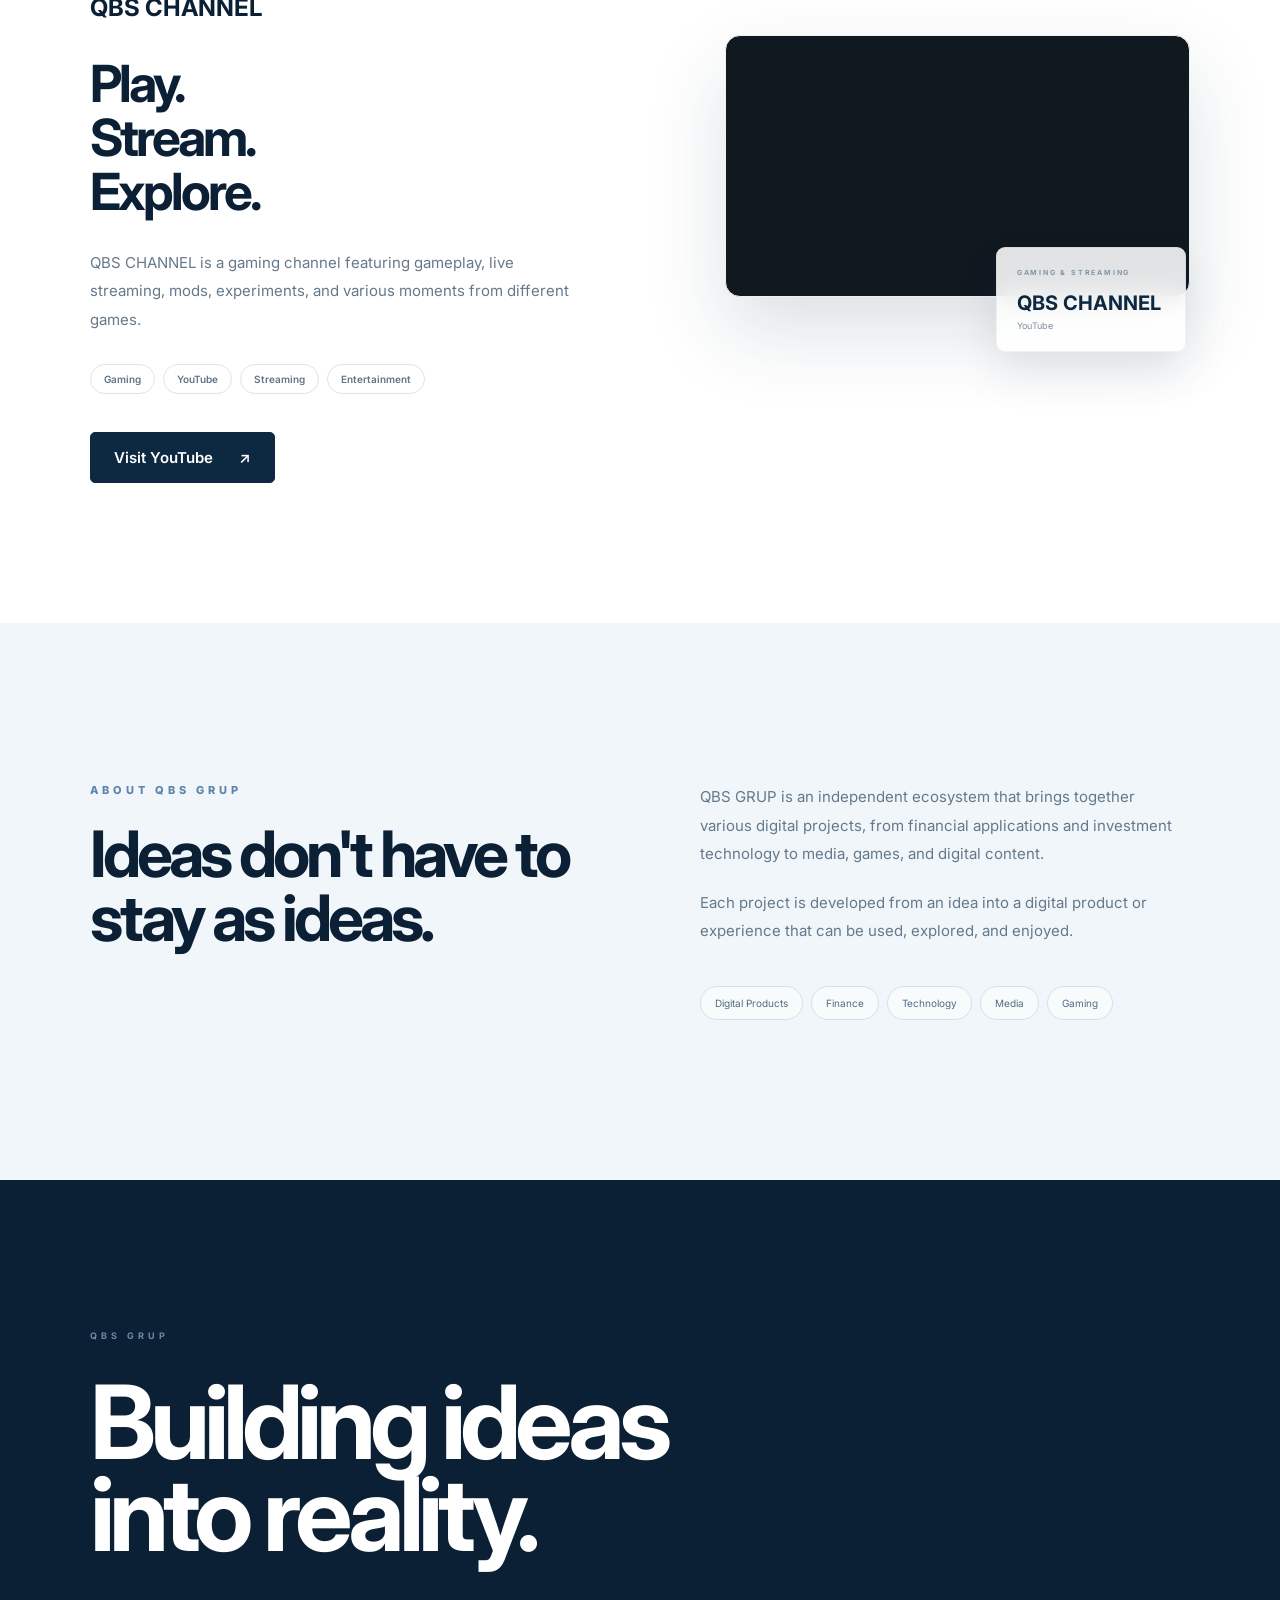
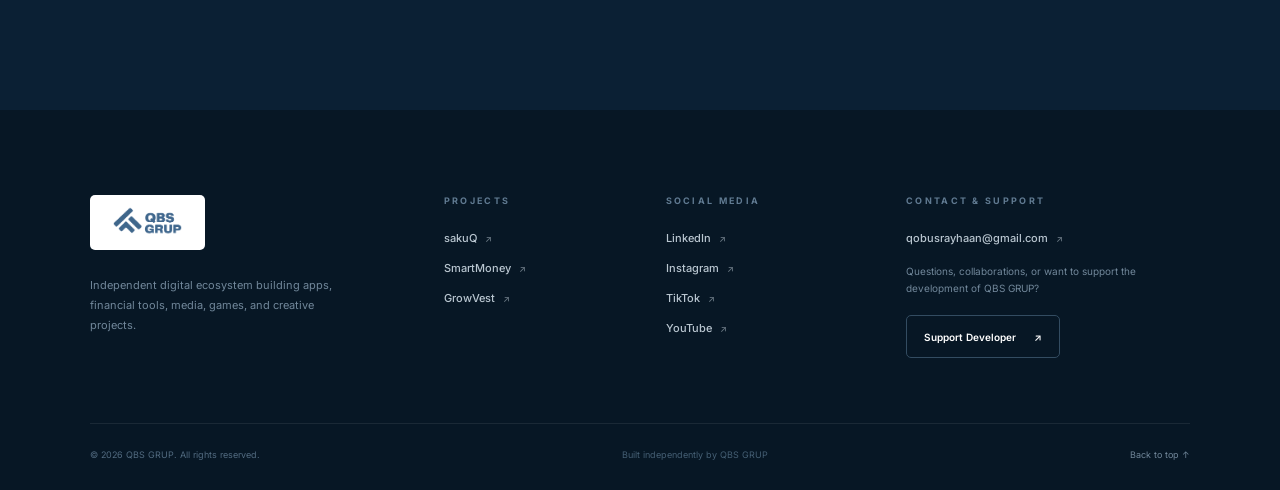
==== commit c693f756: "Update QBS GRUP website and SEO" ====
--- a/index.html
+++ b/index.html
@@ -1,1614 +1,1874 @@
-<!DOCTYPE html>
-<html lang="id">
-
-<head>
-
-    <meta charset="UTF-8">
-
-    <meta
-        name="viewport"
-        content="width=device-width, initial-scale=1.0"
-    >
-
-    <meta
-        name="description"
-        content="QBS GRUP — independent digital ecosystem building apps, financial tools, media, games, and creative projects."
-    >
-
-    <meta
-        name="theme-color"
-        content="#f7f9fc"
-    >
-
-    <title>QBS GRUP — Digital Products & Creative Projects</title>
-
-
-    <!-- GOOGLE FONT -->
-
-    <link rel="preconnect" href="https://fonts.googleapis.com">
-
-    <link
-        rel="preconnect"
-        href="https://fonts.gstatic.com"
-        crossorigin
-    >
-
-    <link
-        href="https://fonts.googleapis.com/css2?family=Inter:wght@400;500;600;700;800&display=swap"
-        rel="stylesheet"
-    >
-
-
-    <!-- CSS -->
-
-    <link
-        rel="stylesheet"
-        href="css/style.css"
-    >
-
-</head>
-
-
-<body>
-
-
-<!-- =========================================================
-     NAVBAR
-========================================================= -->
-
-<header class="navbar">
-
-    <a
-        href="#home"
-        class="brand"
-        aria-label="QBS GRUP"
-    >
-
-        <img
-            src="images/qbs-logo.png"
-            alt="QBS GRUP"
-            class="brand-logo"
-        >
-
-    </a>
-
-
-<nav id="navMenu">
-
-    <a href="#projects" data-i18n="navProjects">
-        Projects
-    </a>
-
-    <a href="#about" data-i18n="navAbout">
-        About
-    </a>
-
-    <a href="#contact" data-i18n="navContact">
-        Contact
-    </a>
-
-</nav>
-
-<!-- LANGUAGE SWITCHER -->
-<div class="language-switcher">
-    <button type="button" data-lang="id">ID</button>
-    <span class="language-divider"></span>
-    <button type="button" data-lang="en">EN</button>
-</div>
-
-<button
-    class="menu-button"
-    id="menuButton"
-        type="button"
-        aria-label="Buka menu"
-    >
-
-        <span></span>
-        <span></span>
-
-    </button>
-
-</header>
-
-
-
-
-<main>
-
-
-<!-- =========================================================
-     HERO
-========================================================= -->
-
-<section
-    class="hero"
-    id="home"
->
-
-    <div class="hero-glow hero-glow-one"></div>
-
-    <div class="hero-glow hero-glow-two"></div>
-
-
-
-<div class="hero-content reveal">
-
-    <p class="eyebrow">
-        QBS GRUP
-    </p>
-
-    <h1>
-
-        <span data-i18n="heroTitle">
-            We build ideas into
-        </span>
-
-        <span data-i18n="heroHighlight">
-            digital experiences.
-        </span>
-
-    </h1>
-
-    <p
-        class="hero-description"
-        data-i18n="heroDescription"
-    >
-        An independent ecosystem building digital products,
-        financial tools, media, games, and creative experiences.
-    </p>
-
-    <a
-        href="#projects"
-        class="hero-button"
-    >
-
-        <span data-i18n="heroButton">
-            Explore Projects
-        </span>
-
-        <span>↓</span>
-
-    </a>
-
-</div>
-
-
-
-    <div class="scroll-text">
-        SCROLL TO EXPLORE
-    </div>
-
-</section>
-
-
-
-
-<!-- =========================================================
-     PROJECTS
-========================================================= -->
-
-<div id="projects">
-
-
-
-
-<!-- =========================================================
-     01 — SAKUQ
-========================================================= -->
-
-<section
-    class="project-section"
-    id="sakuq"
->
-
-    <div class="project-container">
-
-        <!-- PHONE SHOWCASE -->
-
-        <div class="project-visual reveal">
-
-            <div class="phone-showcase">
-
-                <div class="phone phone-left">
-                    <div class="phone-notch"></div>
-
-                    <div class="phone-screen">
-                        <img
-                            src="images/sakuq-1.png"
-                            alt="sakuQ Screen 1"
-                        >
-                    </div>
-                </div>
-
-                <div class="phone phone-main">
-                    <div class="phone-notch"></div>
-
-                    <div class="phone-screen">
-                        <img
-                            src="images/sakuq-2.png"
-                            alt="sakuQ Screen 2"
-                        >
-                    </div>
-                </div>
-
-                <div class="phone phone-right">
-                    <div class="phone-notch"></div>
-
-                    <div class="phone-screen">
-                        <img
-                            src="images/sakuq-3.png"
-                            alt="sakuQ Screen 3"
-                        >
-                    </div>
-                </div>
-
-                <div class="visual-label">
-
-                    <small data-i18n="sakuqCategory">
-                        PERSONAL FINANCE
-                    </small>
-
-                    <strong>
-                        sakuQ
-                    </strong>
-
-                    <span>
-                        Web & Android
-                    </span>
-
-                </div>
-
-            </div>
-
-        </div>
-
-
-        <!-- CONTENT -->
-
-        <div class="project-content reveal">
-
-            <div class="project-number">
-                01
-            </div>
-
-            <p
-                class="project-category"
-                data-i18n="sakuqCategory"
-            >
-                PERSONAL FINANCE
-            </p>
-
-            <h2>
-                sakuQ
-            </h2>
-
-            <h3>
-                <span data-i18n="sakuqTitle">
-                    Manage your finances.
-                </span>
-
-                <br>
-
-                <span data-i18n="sakuqSubtitle">
-                    Understand your spending.
-                </span>
-            </h3>
-
-            <p
-                class="project-description"
-                data-i18n="sakuqDescription"
-            >
-                sakuQ is a personal finance tracking application
-                that helps users record income and expenses
-                and understand their financial situation more easily.
-            </p>
-
-
-            <!-- TAGS -->
-
-            <div class="project-tags">
-
-                <span>Personal Finance</span>
-                <span>Web</span>
-                <span>Android</span>
-
-            </div>
-
-
-            <!-- ACTION BUTTONS -->
-
-            <div class="project-actions">
-
-                <a
-                    href="https://sakuq-av.vercel.app/"
-                    class="primary-button"
-                    target="_blank"
-                    rel="noopener noreferrer"
-                >
-
-                    <span data-i18n="visitWebsite">
-                        Visit Website
-                    </span>
-
-                    <span>↗</span>
-
-                </a>
-
-                <a
-                    href="https://sakuq-av.vercel.app/"
-                    class="secondary-button"
-                    target="_blank"
-                    rel="noopener noreferrer"
-                >
-
-                    <span data-i18n="downloadApk">
-                        Download APK
-                    </span>
-
-                    <span>↗</span>
-
-                </a>
-
-            </div>
-
-        </div>
-
-    </div>
-
-</section>
-
-
-
-<!-- =========================================================
-     02 — USAHAQ
-========================================================= -->
-
-<section
-    class="project-section alternate"
-    id="usahaq"
->
-
-    <div class="project-container">
-
-        <!-- CONTENT -->
-
-        <div class="project-content reveal">
-
-            <div class="project-number">
-                02
-            </div>
-
-            <p
-                class="project-category"
-                data-i18n="usahaqCategory"
-            >
-                BUSINESS MANAGEMENT
-            </p>
-
-            <h2>
-                UsahaQ
-            </h2>
-
-            <h3>
-
-                <span data-i18n="usahaqTitle">
-                    Manage your business.
-                </span>
-
-                <br>
-
-                <span data-i18n="usahaqSubtitle">
-                    Made simpler.
-                </span>
-
-            </h3>
-
-            <p
-                class="project-description"
-                data-i18n="usahaqDescription"
-            >
-                UsahaQ is a business management application
-                designed to help business owners record
-                transactions, manage business activities,
-                and access business information in one place.
-            </p>
-
-
-            <!-- TAGS -->
-
-            <div class="project-tags">
-
-                <span>Business</span>
-                <span>UMKM</span>
-                <span>Management</span>
-
-            </div>
-
-
-            <!-- DEVELOPMENT STATUS -->
-
-            <div class="development-status">
-
-                <span class="status-dot"></span>
-
-                <div>
-
-                    <small data-i18n="projectStatus">
-                        PROJECT STATUS
-                    </small>
-
-                    <strong data-i18n="developmentStatus">
-                        In Development
-                    </strong>
-
-                </div>
-
-            </div>
-
-        </div>
-
-
-        <!-- PHONE SHOWCASE -->
-
-        <div class="project-visual reveal">
-
-            <div class="phone-showcase">
-
-                <div class="phone phone-left">
-
-                    <div class="phone-notch"></div>
-
-                    <div class="phone-screen">
-
-                        <img
-                            src="images/usahaq-1.png"
-                            alt="UsahaQ Screen 1"
-                        >
-
-                    </div>
-
-                </div>
-
-
-                <div class="phone phone-main">
-
-                    <div class="phone-notch"></div>
-
-                    <div class="phone-screen">
-
-                        <img
-                            src="images/usahaq-2.png"
-                            alt="UsahaQ Screen 2"
-                        >
-
-                    </div>
-
-                </div>
-
-
-                <div class="phone phone-right">
-
-                    <div class="phone-notch"></div>
-
-                    <div class="phone-screen">
-
-                        <img
-                            src="images/usahaq-3.png"
-                            alt="UsahaQ Screen 3"
-                        >
-
-                    </div>
-
-                </div>
-
-
-                <!-- VISUAL LABEL -->
-
-                <div class="visual-label">
-
-                    <small data-i18n="usahaqCategory">
-                        BUSINESS MANAGEMENT
-                    </small>
-
-                    <strong>
-                        UsahaQ
-                    </strong>
-
-                    <span data-i18n="developmentStatus">
-                        In Development
-                    </span>
-
-                </div>
-
-            </div>
-
-        </div>
-
-    </div>
-
-</section>
-
-
-
-
-<!-- =========================================================
-     03 — BULLBEAR.ID
-========================================================= -->
-
-<section
-    class="project-section dark-project"
-    id="bullbear"
->
-
-    <div class="project-container">
-
-        <!-- PHONE SHOWCASE -->
-
-        <div class="project-visual reveal">
-
-            <div class="phone-showcase">
-
-                <div class="phone phone-left">
-
-                    <div class="phone-notch"></div>
-
-                    <div class="phone-screen">
-
-                        <img
-                            src="images/bullbear-1.png"
-                            alt="BullBear.ID Screen 1"
-                        >
-
-                    </div>
-
-                </div>
-
-
-                <div class="phone phone-main">
-
-                    <div class="phone-notch"></div>
-
-                    <div class="phone-screen">
-
-                        <img
-                            src="images/bullbear-2.png"
-                            alt="BullBear.ID Screen 2"
-                        >
-
-                    </div>
-
-                </div>
-
-
-                <div class="phone phone-right">
-
-                    <div class="phone-notch"></div>
-
-                    <div class="phone-screen">
-
-                        <img
-                            src="images/bullbear-3.png"
-                            alt="BullBear.ID Screen 3"
-                        >
-
-                    </div>
-
-                </div>
-
-
-                <!-- VISUAL LABEL -->
-
-                <div class="visual-label dark-label">
-
-                    <small data-i18n="bullbearCategory">
-                        CAPITAL MARKET MEDIA
-                    </small>
-
-                    <strong>
-                        BullBear.ID
-                    </strong>
-
-                    <span>
-                        Media & Education
-                    </span>
-
-                </div>
-
-            </div>
-
-        </div>
-
-
-        <!-- CONTENT -->
-
-        <div class="project-content reveal">
-
-            <div class="project-number">
-                03
-            </div>
-
-
-            <p
-                class="project-category"
-                data-i18n="bullbearCategory"
-            >
-                CAPITAL MARKET MEDIA
-            </p>
-
-
-            <h2>
-                BullBear.ID
-            </h2>
-
-
-            <h3>
-
-                <span data-i18n="bullbearTitle">
-                    Understand the market.
-                </span>
-
-                <br>
-
-                <span data-i18n="bullbearSubtitle">
-                    Not just the noise.
-                </span>
-
-            </h3>
-
-
-            <p
-                class="project-description"
-                data-i18n="bullbearDescription"
-            >
-                BullBear.ID is a capital market education
-                platform providing content about stocks,
-                investing, market data, insights, and
-                financial market developments through
-                digital platforms.
-            </p>
-
-
-            <!-- TAGS -->
-
-            <div class="project-tags">
-
-                <span>Capital Market</span>
-                <span>Education</span>
-                <span>Instagram</span>
-                <span>TikTok</span>
-
-            </div>
-
-
-            <!-- APP STATUS -->
-
-            <div class="development-status">
-
-                <span class="status-dot"></span>
-
-                <div>
-
-                    <small data-i18n="mobileApp">
-                        MOBILE APP
-                    </small>
-
-                    <strong data-i18n="developmentStatus">
-                        In Development
-                    </strong>
-
-                </div>
-
-            </div>
-
-
-            <!-- SOCIAL MEDIA BUTTONS -->
-
-            <div class="project-actions">
-
-                <a
-                    href="https://www.instagram.com/bullbear.id/"
-                    class="primary-button"
-                    target="_blank"
-                    rel="noopener noreferrer"
-                >
-
-                    Instagram
-
-                    <span>↗</span>
-
-                </a>
-
-
-                <a
-                    href="https://www.tiktok.com/@BullBear.id8"
-                    class="secondary-button"
-                    target="_blank"
-                    rel="noopener noreferrer"
-                >
-
-                    TikTok
-
-                    <span>↗</span>
-
-                </a>
-
-            </div>
-
-        </div>
-
-    </div>
-
-</section>
-
-
-
-
-<!-- =========================================================
-     04 — SMARTMONEY TRADING SIMULATOR
-========================================================= -->
-
-<section
-    class="project-section"
-    id="smartmoney"
->
-
-    <div class="project-container">
-
-        <!-- CONTENT -->
-
-        <div class="project-content reveal">
-
-            <div class="project-number">
-                04
-            </div>
-
-            <p
-                class="project-category"
-                data-i18n="smartmoneyCategory"
-            >
-                TRADING SIMULATION
-            </p>
-
-            <h2>
-                SmartMoney
-            </h2>
-
-            <h3>
-
-                <span data-i18n="smartmoneyTitle">
-                    Learn trading.
-                </span>
-
-                <br>
-
-                <span data-i18n="smartmoneySubtitle">
-                    Without the risk.
-                </span>
-
-            </h3>
-
-            <p
-                class="project-description"
-                data-i18n="smartmoneyDescription"
-            >
-                SmartMoney Trading Simulator allows users
-                to learn stock trading mechanisms and
-                manage a virtual portfolio without
-                using real money.
-            </p>
-
-
-            <!-- TAGS -->
-
-            <div class="project-tags">
-
-                <span>Trading</span>
-                <span>Simulator</span>
-                <span>Web</span>
-                <span>Android</span>
-
-            </div>
-
-
-            <!-- ACTION BUTTONS -->
-
-            <div class="project-actions">
-
-                <a
-                    href="https://smtradingsimulator.vercel.app/"
-                    class="primary-button"
-                    target="_blank"
-                    rel="noopener noreferrer"
-                >
-
-                    <span data-i18n="visitWebsite">
-                        Visit Website
-                    </span>
-
-                    <span>↗</span>
-
-                </a>
-
-                <a
-                    href="https://smtradingsimulator.vercel.app/"
-                    class="secondary-button"
-                    target="_blank"
-                    rel="noopener noreferrer"
-                >
-
-                    <span data-i18n="downloadApk">
-                        Download APK
-                    </span>
-
-                    <span>↗</span>
-
-                </a>
-
-            </div>
-
-        </div>
-
-
-        <!-- PHONE SHOWCASE -->
-
-        <div class="project-visual reveal">
-
-            <div class="phone-showcase">
-
-                <div class="phone phone-left">
-
-                    <div class="phone-notch"></div>
-
-                    <div class="phone-screen">
-
-                        <img
-                            src="images/smartmoney-1.png"
-                            alt="SmartMoney Screen 1"
-                        >
-
-                    </div>
-
-                </div>
-
-
-                <div class="phone phone-main">
-
-                    <div class="phone-notch"></div>
-
-                    <div class="phone-screen">
-
-                        <img
-                            src="images/smartmoney-2.png"
-                            alt="SmartMoney Screen 2"
-                        >
-
-                    </div>
-
-                </div>
-
-
-                <div class="phone phone-right">
-
-                    <div class="phone-notch"></div>
-
-                    <div class="phone-screen">
-
-                        <img
-                            src="images/smartmoney-3.png"
-                            alt="SmartMoney Screen 3"
-                        >
-
-                    </div>
-
-                </div>
-
-
-                <!-- VISUAL LABEL -->
-
-                <div class="visual-label">
-
-                    <small data-i18n="smartmoneyCategory">
-                        TRADING SIMULATION
-                    </small>
-
-                    <strong>
-                        SmartMoney
-                    </strong>
-
-                    <span>
-                        Web & Android
-                    </span>
-
-                </div>
-
-            </div>
-
-        </div>
-
-    </div>
-
-</section>
-
-
-
-<!-- =========================================================
-     05 — GROWVEST
-========================================================= -->
-
-<section
-    class="project-section alternate"
-    id="growvest"
->
-
-    <div class="project-container">
-
-        <!-- PHONE SHOWCASE -->
-
-        <div class="project-visual reveal">
-
-            <div class="phone-showcase">
-
-                <div class="phone phone-left">
-
-                    <div class="phone-notch"></div>
-
-                    <div class="phone-screen">
-
-                        <img
-                            src="images/growvest-1.png"
-                            alt="GrowVest Screen 1"
-                        >
-
-                    </div>
-
-                </div>
-
-
-                <div class="phone phone-main">
-
-                    <div class="phone-notch"></div>
-
-                    <div class="phone-screen">
-
-                        <img
-                            src="images/growvest-2.png"
-                            alt="GrowVest Screen 2"
-                        >
-
-                    </div>
-
-                </div>
-
-
-                <div class="phone phone-right">
-
-                    <div class="phone-notch"></div>
-
-                    <div class="phone-screen">
-
-                        <img
-                            src="images/growvest-3.png"
-                            alt="GrowVest Screen 3"
-                        >
-
-                    </div>
-
-                </div>
-
-
-                <!-- VISUAL LABEL -->
-
-                <div class="visual-label">
-
-                    <small data-i18n="growvestCategory">
-                        INVESTMENT GAME
-                    </small>
-
-                    <strong>
-                        GrowVest
-                    </strong>
-
-                    <span>
-                        Android
-                    </span>
-
-                </div>
-
-            </div>
-
-        </div>
-
-
-        <!-- CONTENT -->
-
-        <div class="project-content reveal">
-
-            <div class="project-number">
-                05
-            </div>
-
-
-            <p
-                class="project-category"
-                data-i18n="growvestCategory"
-            >
-                INVESTMENT GAME
-            </p>
-
-
-            <h2>
-                GrowVest
-            </h2>
-
-
-            <h3>
-
-                <span data-i18n="growvestTitle">
-                    Build wealth.
-                </span>
-
-                <br>
-
-                <span data-i18n="growvestSubtitle">
-                    One tap at a time.
-                </span>
-
-            </h3>
-
-
-            <p
-                class="project-description"
-                data-i18n="growvestDescription"
-            >
-                GrowVest is a simulation game where players
-                gradually build wealth, earn money, purchase
-                assets, and explore investments such as stocks
-                and cryptocurrency in a virtual environment.
-            </p>
-
-
-            <!-- TAGS -->
-
-            <div class="project-tags">
-
-                <span>Game</span>
-                <span>Investment</span>
-                <span>Simulation</span>
-                <span>Android</span>
-
-            </div>
-
-
-            <!-- ACTION BUTTONS -->
-
-            <div class="project-actions">
-
-                <a
-                    href="https://growvest-three.vercel.app/"
-                    class="primary-button"
-                    target="_blank"
-                    rel="noopener noreferrer"
-                >
-
-                    <span data-i18n="visitWebsite">
-                        Visit Website
-                    </span>
-
-                    <span>↗</span>
-
-                </a>
-
-
-                <a
-                    href="https://growvest-three.vercel.app/"
-                    class="secondary-button"
-                    target="_blank"
-                    rel="noopener noreferrer"
-                >
-
-                    <span data-i18n="downloadApk">
-                        Download APK
-                    </span>
-
-                    <span>↗</span>
-
-                </a>
-
-            </div>
-
-        </div>
-
-    </div>
-
-</section>
-
-
-
-<!-- =========================================================
-     06 — QBS CHANNEL
-========================================================= -->
-
-<section
-    class="project-section qbs-channel-section"
-    id="qbschannel"
->
-
-    <div class="project-container">
-
-        <!-- CONTENT -->
-
-        <div class="project-content reveal">
-
-            <div class="project-number">
-                06
-            </div>
-
-            <p
-                class="project-category"
-                data-i18n="channelCategory"
-            >
-                GAMING & STREAMING
-            </p>
-
-            <h2>
-                QBS CHANNEL
-            </h2>
-
-            <h3>
-
-                <span data-i18n="channelTitle">
-                    Play.
-                </span>
-
-                <br>
-
-                <span data-i18n="channelSubtitle">
-                    Stream.
-                </span>
-
-                <br>
-
-                <span data-i18n="channelHighlight">
-                    Explore.
-                </span>
-
-            </h3>
-
-            <p
-                class="project-description"
-                data-i18n="channelDescription"
-            >
-                QBS CHANNEL is a gaming channel featuring
-                gameplay, live streaming, mods, experiments,
-                and various moments from different games.
-            </p>
-
-
-            <!-- TAGS -->
-
-            <div class="project-tags">
-
-                <span>Gaming</span>
-                <span>YouTube</span>
-                <span>Streaming</span>
-                <span>Entertainment</span>
-
-            </div>
-
-
-            <!-- YOUTUBE BUTTON -->
-
-            <div class="project-actions">
-
-                <a
-                    href="https://www.youtube.com/@QBSCHANNEL"
-                    class="primary-button"
-                    target="_blank"
-                    rel="noopener noreferrer"
-                >
-
-                    <span data-i18n="visitYoutube">
-                        Visit YouTube
-                    </span>
-
-                    <span>↗</span>
-
-                </a>
-
-            </div>
-
-        </div>
-
-
-        <!-- YOUTUBE VIDEO -->
-
-        <div class="project-visual reveal">
-
-            <div class="youtube-showcase">
-
-                <div class="youtube-video">
-
-                    <iframe
-                        src="https://www.youtube.com/embed/ITylWhtNKIs"
-                        title="QBS CHANNEL Video"
-                        loading="lazy"
-                        allow="accelerometer; autoplay; clipboard-write; encrypted-media; gyroscope; picture-in-picture; web-share"
-                        allowfullscreen>
-                    </iframe>
-
-                </div>
-
-
-                <!-- VISUAL LABEL -->
-
-                <div class="visual-label">
-
-                    <small data-i18n="channelCategory">
-                        GAMING & STREAMING
-                    </small>
-
-                    <strong>
-                        QBS CHANNEL
-                    </strong>
-
-                    <span>
-                        YouTube
-                    </span>
-
-                </div>
-
-            </div>
-
-        </div>
-
-    </div>
-
-</section>
-
-
-
-</div>
-
-
-
-
-<!-- =========================================================
-     ABOUT
-========================================================= -->
-
-<section
-    class="about"
-    id="about"
->
-
-    <!-- ABOUT LEFT -->
-
-    <div class="about-left reveal">
-
-        <p
-            class="eyebrow"
-            data-i18n="aboutLabel"
-        >
-            ABOUT QBS GRUP
-        </p>
-
-        <h2>
-
-            <span data-i18n="aboutTitle">
-                Ideas don't have to
-            </span>
-
-            <br>
-
-            <span data-i18n="aboutSubtitle">
-                stay as ideas.
-            </span>
-
-        </h2>
-
-    </div>
-
-
-    <!-- ABOUT RIGHT -->
-
-    <div class="about-right reveal">
-
-        <p data-i18n="aboutDescription1">
-            QBS GRUP is an independent ecosystem that
-            brings together various digital projects,
-            from financial applications and investment
-            technology to media, games, and digital content.
-        </p>
-
-        <p data-i18n="aboutDescription2">
-            Each project is developed from an idea into
-            a digital product or experience that can
-            be used, explored, and enjoyed.
-        </p>
-
-
-        <!-- CATEGORIES -->
-
-        <div class="about-categories">
-
-            <span>Digital Products</span>
-
-            <span>Finance</span>
-
-            <span>Technology</span>
-
-            <span>Media</span>
-
-            <span>Gaming</span>
-
-        </div>
-
-    </div>
-
-</section>
-
-
-
-
-
-<!-- =========================================================
-     CONTACT
-========================================================= -->
-
-<section
-    class="contact"
-    id="contact"
->
-
-    <div class="contact-inner reveal">
-
-        <p>
-            QBS GRUP
-        </p>
-
-        <h2>
-
-            <span data-i18n="contactTitle">
-                Building ideas
-            </span>
-
-            <br>
-
-            <span data-i18n="contactSubtitle">
-                into reality.
-            </span>
-
-        </h2>
-
-    </div>
-
-</section>
-
-
-</main>
-
-
-
-
-
-<!-- =========================================================
-     FOOTER
-========================================================= -->
-
-<footer class="site-footer">
-
-    <div class="footer-container">
-
-
-        <!-- =========================
-             QBS GRUP
-        ========================== -->
-
-        <div class="footer-column footer-brand-column">
-
-            <a
-                href="#home"
-                class="footer-brand"
-                aria-label="QBS GRUP"
-            >
-                <img
-                    src="images/qbs-logo.png"
-                    alt="QBS GRUP"
-                    class="footer-logo"
-                >
-            </a>
-
-            <p
-                class="footer-description"
-                data-i18n="footerDescription"
-            >
-                Independent digital ecosystem building apps,
-                financial tools, media, games, and creative projects.
-            </p>
-
-        </div>
-
-
-
-        <!-- =========================
-             PROJECTS
-        ========================== -->
-
-        <div class="footer-column">
-
-            <h4 data-i18n="footerProjects">
-                PROJECTS
-            </h4>
-
-            <div class="footer-links">
-
-                <a
-                    href="https://sakuq-av.vercel.app/"
-                    target="_blank"
-                    rel="noopener noreferrer"
-                >
-                    sakuQ
-                    <span>↗</span>
-                </a>
-
-                <a
-                    href="https://smtradingsimulator.vercel.app/"
-                    target="_blank"
-                    rel="noopener noreferrer"
-                >
-                    SmartMoney
-                    <span>↗</span>
-                </a>
-
-                <a
-                    href="https://growvest-three.vercel.app/"
-                    target="_blank"
-                    rel="noopener noreferrer"
-                >
-                    GrowVest
-                    <span>↗</span>
-                </a>
-
-            </div>
-
-        </div>
-
-
-
-        <!-- =========================
-             SOCIAL MEDIA
-        ========================== -->
-
-        <div class="footer-column">
-
-            <h4 data-i18n="footerSocial">
-                SOCIAL MEDIA
-            </h4>
-
-            <div class="footer-links">
-
-                <a
-                    href="https://www.linkedin.com/in/qobus/?isSelfProfile=true"
-                    target="_blank"
-                    rel="noopener noreferrer"
-                >
-                    LinkedIn
-                    <span>↗</span>
-                </a>
-
-                <a
-                    href="https://www.instagram.com/qobus_rayhaan/"
-                    target="_blank"
-                    rel="noopener noreferrer"
-                >
-                    Instagram
-                    <span>↗</span>
-                </a>
-
-                <a
-                    href="https://www.tiktok.com/@obus_store"
-                    target="_blank"
-                    rel="noopener noreferrer"
-                >
-                    TikTok
-                    <span>↗</span>
-                </a>
-
-                <a href="#qbschannel">
-                    YouTube
-                    <span>↗</span>
-                </a>
-
-            </div>
-
-        </div>
-
-
-
-        <!-- =========================
-             CONTACT & SUPPORT
-        ========================== -->
-
-        <div class="footer-column">
-
-            <h4 data-i18n="footerContact">
-                CONTACT & SUPPORT
-            </h4>
-
-            <div class="footer-contact">
-
-                <a
-                    href="mailto:qobusrayhaan@gmail.com"
-                    class="footer-email"
-                >
-                    qobusrayhaan@gmail.com
-                    <span>↗</span>
-                </a>
-
-                <p data-i18n="footerSupportDescription">
-                    Questions, collaborations, or want to support
-                    the development of QBS GRUP?
-                </p>
-
-                <a
-                    href="https://tako.id/QBSCHANNEL"
-                    class="footer-support-button"
-                    target="_blank"
-                    rel="noopener noreferrer"
-                >
-                    <span data-i18n="supportButton">
-                        Support Developer
-                    </span>
-                    <span>↗</span>
-                </a>
-
-            </div>
-
-        </div>
-
-    </div>
-
-
-
-    <!-- =========================
-         FOOTER BOTTOM
-    ========================== -->
-
-    <div class="footer-bottom">
-
-        <p>
-            © <span id="year"></span> QBS GRUP.
-            <span data-i18n="copyright">
-                All rights reserved.
-            </span>
-        </p>
-
-        <p
-            class="footer-built"
-            data-i18n="builtBy"
-        >
-            Built independently by QBS GRUP
-        </p>
-
-        <a href="#home">
-            <span data-i18n="backToTop">
-                Back to top ↑
-            </span>
-        </a>
-
-    </div>
-
-</footer>
-
-
-
-
-<!-- JAVASCRIPT -->
-
-<script src="js/script.js"></script>
-<script src="js/language.js"></script>
-
-
-</body>
-
-</html>
+<!DOCTYPE html>
+<html lang="id">
+
+<head>
+
+    <meta charset="UTF-8">
+
+    <meta name="viewport"
+          content="width=device-width, initial-scale=1.0">
+
+    <!-- =========================================================
+         SEO — QBS GRUP
+    ========================================================= -->
+
+    <title>QBS GRUP | Qobus Rayhaan — Digital Projects & Innovation</title>
+
+    <meta name="description"
+          content="QBS GRUP adalah ekosistem proyek digital independen yang dikembangkan oleh Qobus Rayhaan Al Awaludin. Jelajahi Tampilkan, sakuQ, UsahaQ, BullBear.ID, SmartMoney Trading Simulator, GrowVest, dan QBS Channel.">
+
+    <meta name="keywords"
+          content="QBS GRUP, Qobus Rayhaan, Qobus Rayhaan Al Awaludin, QBS Holdings Indonesia, QBS GRUP Indonesia, Tampilkan, sakuQ, UsahaQ, BullBear.ID, SmartMoney Trading Simulator, GrowVest, QBS Channel">
+
+    <meta name="author"
+          content="Qobus Rayhaan Al Awaludin">
+
+    <meta name="robots"
+          content="index, follow">
+
+    <meta name="googlebot"
+          content="index, follow">
+
+    
+    <!-- CANONICAL URL -->
+    <link rel="canonical" href="https://qbsgrup.vercel.app/">
+
+    <!-- OPEN GRAPH -->
+    <meta property="og:type" content="website">
+    <meta property="og:site_name" content="QBS GRUP">
+    <meta property="og:title" content="QBS GRUP | Qobus Rayhaan">
+    <meta property="og:description"
+        content="Explore digital projects developed by Qobus Rayhaan Al Awaludin, including Tampilkan, sakuQ, UsahaQ, BullBear.ID, SmartMoney Trading Simulator, and GrowVest.">
+    <meta property="og:url" content="https://qbsgrup.vercel.app/">
+    <meta property="og:image"
+        content="https://qbsgrup.vercel.app/images/qbs-logo.png">
+
+    <!-- TWITTER / X -->
+    <meta name="twitter:card" content="summary_large_image">
+    <meta name="twitter:title" content="QBS GRUP | Qobus Rayhaan">
+    <meta name="twitter:description"
+        content="Independent digital projects, financial tools, media, and creative experiences.">
+    <meta name="twitter:image"
+        content="https://qbsgrup.vercel.app/images/qbs-logo.png">
+
+
+    <!-- =========================================================
+         FAVICON
+    ========================================================= -->
+
+    <link rel="icon"
+          type="image/png"
+          href="images/qbs-favicon.png">
+
+    <link rel="apple-touch-icon"
+          href="images/qbs-favicon.png">
+
+    <!-- =========================================================
+         BROWSER THEME
+    ========================================================= -->
+
+    <meta name="theme-color"
+          content="#f7f9fc">
+
+    <!-- =========================================================
+         STRUCTURED DATA — QBS GRUP
+    ========================================================= -->
+
+    <script type="application/ld+json">
+    {
+        "@context": "https://schema.org",
+        "@type": "Organization",
+        "name": "QBS GRUP",
+        "alternateName": "QBS Holdings Indonesia",
+        "description": "An independent digital ecosystem developing applications, financial tools, media, games, and creative projects.",
+        "founder": {
+            "@type": "Person",
+            "name": "Qobus Rayhaan Al Awaludin",
+            "alternateName": "Qobus Rayhaan"
+        }
+    }
+    </script>
+
+    <!-- =========================================================
+         GOOGLE FONTS
+    ========================================================= -->
+
+    <link rel="preconnect"
+          href="https://fonts.googleapis.com">
+
+    <link rel="preconnect"
+          href="https://fonts.gstatic.com"
+          crossorigin>
+
+    <link href="https://fonts.googleapis.com/css2?family=Inter:wght@400;500;600;700;800&display=swap"
+          rel="stylesheet">
+
+    <!-- =========================================================
+         CSS
+    ========================================================= -->
+
+    <link rel="stylesheet"
+          href="css/style.css">
+
+</head>
+
+<body>
+
+
+
+<!-- =========================================================
+     NAVBAR
+========================================================= -->
+
+<header class="navbar">
+
+    <a
+        href="#home"
+        class="brand"
+        aria-label="QBS GRUP"
+    >
+
+        <img
+            src="images/qbs-logo.png"
+            alt="QBS GRUP"
+            class="brand-logo"
+        >
+
+    </a>
+
+
+<nav id="navMenu">
+
+    <a href="#projects" data-i18n="navProjects">
+        Projects
+    </a>
+
+    <a href="#about" data-i18n="navAbout">
+        About
+    </a>
+
+    <a href="#contact" data-i18n="navContact">
+        Contact
+    </a>
+
+</nav>
+
+<!-- LANGUAGE SWITCHER -->
+<div class="language-switcher">
+    <button type="button" data-lang="id">ID</button>
+    <span class="language-divider"></span>
+    <button type="button" data-lang="en">EN</button>
+</div>
+
+<button
+    class="menu-button"
+    id="menuButton"
+        type="button"
+        aria-label="Buka menu"
+    >
+
+        <span></span>
+        <span></span>
+
+    </button>
+
+</header>
+
+
+
+
+<main>
+
+
+<!-- =========================================================
+     HERO
+========================================================= -->
+
+<section
+    class="hero"
+    id="home"
+>
+
+    <div class="hero-glow hero-glow-one"></div>
+
+    <div class="hero-glow hero-glow-two"></div>
+
+
+
+<div class="hero-content reveal">
+
+    <p class="eyebrow">
+        QBS GRUP
+    </p>
+
+    <h1>
+
+        <span data-i18n="heroTitle">
+            We build ideas into
+        </span>
+
+        <span data-i18n="heroHighlight">
+            digital experiences.
+        </span>
+
+    </h1>
+
+    <p
+        class="hero-description"
+        data-i18n="heroDescription"
+    >
+        An independent ecosystem building digital products,
+        financial tools, media, games, and creative experiences.
+    </p>
+
+    <a
+        href="#projects"
+        class="hero-button"
+    >
+
+        <span data-i18n="heroButton">
+            Explore Projects
+        </span>
+
+        <span>↓</span>
+
+    </a>
+
+</div>
+
+
+
+    <div class="scroll-text">
+        SCROLL TO EXPLORE
+    </div>
+
+</section>
+
+
+
+
+<!-- =========================================================
+     PROJECTS
+========================================================= -->
+
+<div id="projects">
+
+    
+<!-- =========================================================
+     01 — TAMPILKAN
+========================================================= -->
+
+<section class="project-section alternate" id="tampilkan">
+
+    <div class="project-container">
+
+        <!-- CONTENT -->
+
+        <div class="project-content reveal">
+
+            <div class="project-number">01</div>
+
+            <p class="project-category" data-i18n="tampilkanCategory">
+                DIGITAL INFORMATION PLATFORM
+            </p>
+
+            <h2>tampilkan.</h2>
+
+            <h3>
+                <span data-i18n="tampilkanTitle">
+                    Discover opportunities.
+                </span>
+
+                <br>
+
+                <span data-i18n="tampilkanSubtitle">
+                    Explore information.
+                </span>
+            </h3>
+
+            <p class="project-description"
+               data-i18n="tampilkanDescription">
+                tampilkan. is a digital information platform
+                providing job vacancy information and
+                advertising content in one accessible website.
+            </p>
+
+            <!-- TAGS -->
+
+            <div class="project-tags">
+                <span>Job Vacancies</span>
+                <span>Advertising</span>
+                <span>Information</span>
+                <span>Web</span>
+            </div>
+
+            <!-- BUTTON -->
+
+            <div class="project-actions">
+
+                <a href="https://tampilkan.web.id/"
+                   class="primary-button"
+                   target="_blank"
+                   rel="noopener noreferrer">
+
+                    <span data-i18n="visitWebsite">
+                        Visit Website
+                    </span>
+
+                    <span>↗</span>
+
+                </a>
+
+            </div>
+
+        </div>
+
+  
+<!-- PHONE SHOWCASE -->
+
+<div class="project-visual reveal">
+
+    <div class="phone-showcase">
+
+        <!-- PHONE LEFT -->
+
+        <div class="phone phone-left">
+
+            <div class="phone-notch"></div>
+
+            <div class="phone-screen">
+                <img
+                    src="images/tampilkan-1.png"
+                    alt="Tampilkan Screen 1"
+                    loading="lazy"
+                >
+            </div>
+
+        </div>
+
+        <!-- PHONE MAIN -->
+
+        <div class="phone phone-main">
+
+            <div class="phone-notch"></div>
+
+            <div class="phone-screen">
+                <img
+                    src="images/tampilkan-2.png"
+                    alt="Tampilkan Screen 2"
+                    loading="lazy"
+                >
+            </div>
+
+        </div>
+
+        <!-- PHONE RIGHT -->
+
+        <div class="phone phone-right">
+
+            <div class="phone-notch"></div>
+
+            <div class="phone-screen">
+                <img
+                    src="images/tampilkan-3.png"
+                    alt="Tampilkan Screen 3"
+                    loading="lazy"
+                >
+            </div>
+
+        </div>
+
+        <!-- VISUAL LABEL -->
+
+        <div class="visual-label">
+
+            <small data-i18n="tampilkanCategory">
+                DIGITAL INFORMATION PLATFORM
+            </small>
+
+            <strong>
+                tampilkan.
+            </strong>
+
+            <span>
+                Website
+            </span>
+
+        </div>
+
+    </div>
+
+</div>
+
+</div>
+
+</section>
+
+
+
+
+<!-- =========================================================
+     01 — SAKUQ
+========================================================= -->
+
+<section
+    class="project-section"
+    id="sakuq"
+>
+
+    <div class="project-container">
+
+        <!-- PHONE SHOWCASE -->
+
+        <div class="project-visual reveal">
+
+            <div class="phone-showcase">
+
+                <div class="phone phone-left">
+                    <div class="phone-notch"></div>
+
+                    <div class="phone-screen">
+                        <img
+                            src="images/sakuq-1.png"
+                            alt="sakuQ Screen 1"
+                        >
+                    </div>
+                </div>
+
+                <div class="phone phone-main">
+                    <div class="phone-notch"></div>
+
+                    <div class="phone-screen">
+                        <img
+                            src="images/sakuq-2.png"
+                            alt="sakuQ Screen 2"
+                        >
+                    </div>
+                </div>
+
+                <div class="phone phone-right">
+                    <div class="phone-notch"></div>
+
+                    <div class="phone-screen">
+                        <img
+                            src="images/sakuq-3.png"
+                            alt="sakuQ Screen 3"
+                        >
+                    </div>
+                </div>
+
+                <div class="visual-label">
+
+                    <small data-i18n="sakuqCategory">
+                        PERSONAL FINANCE
+                    </small>
+
+                    <strong>
+                        sakuQ
+                    </strong>
+
+                    <span>
+                        Web & Android
+                    </span>
+
+                </div>
+
+            </div>
+
+        </div>
+
+
+        <!-- CONTENT -->
+
+        <div class="project-content reveal">
+
+            <div class="project-number">
+                02
+            </div>
+
+            <p
+                class="project-category"
+                data-i18n="sakuqCategory"
+            >
+                PERSONAL FINANCE
+            </p>
+
+            <h2>
+                sakuQ
+            </h2>
+
+            <h3>
+                <span data-i18n="sakuqTitle">
+                    Manage your finances.
+                </span>
+
+                <br>
+
+                <span data-i18n="sakuqSubtitle">
+                    Understand your spending.
+                </span>
+            </h3>
+
+            <p
+                class="project-description"
+                data-i18n="sakuqDescription"
+            >
+                sakuQ is a personal finance tracking application
+                that helps users record income and expenses
+                and understand their financial situation more easily.
+            </p>
+
+
+            <!-- TAGS -->
+
+            <div class="project-tags">
+
+                <span>Personal Finance</span>
+                <span>Web</span>
+                <span>Android</span>
+
+            </div>
+
+
+            <!-- ACTION BUTTONS -->
+
+            <div class="project-actions">
+
+                <a
+                    href="https://sakuq-av.vercel.app/"
+                    class="primary-button"
+                    target="_blank"
+                    rel="noopener noreferrer"
+                >
+
+                    <span data-i18n="visitWebsite">
+                        Visit Website
+                    </span>
+
+                    <span>↗</span>
+
+                </a>
+
+                <a
+                    href="https://sakuq-av.vercel.app/"
+                    class="secondary-button"
+                    target="_blank"
+                    rel="noopener noreferrer"
+                >
+
+                    <span data-i18n="downloadApk">
+                        Download APK
+                    </span>
+
+                    <span>↗</span>
+
+                </a>
+
+            </div>
+
+        </div>
+
+    </div>
+
+</section>
+
+
+
+<!-- =========================================================
+     02 — USAHAQ
+========================================================= -->
+
+<section
+    class="project-section alternate"
+    id="usahaq"
+>
+
+    <div class="project-container">
+
+        <!-- CONTENT -->
+
+        <div class="project-content reveal">
+
+            <div class="project-number">
+                03
+            </div>
+
+            <p
+                class="project-category"
+                data-i18n="usahaqCategory"
+            >
+                BUSINESS MANAGEMENT
+            </p>
+
+            <h2>
+                UsahaQ
+            </h2>
+
+            <h3>
+
+                <span data-i18n="usahaqTitle">
+                    Manage your business.
+                </span>
+
+                <br>
+
+                <span data-i18n="usahaqSubtitle">
+                    Made simpler.
+                </span>
+
+            </h3>
+
+            <p
+                class="project-description"
+                data-i18n="usahaqDescription"
+            >
+                UsahaQ is a business management application
+                designed to help business owners record
+                transactions, manage business activities,
+                and access business information in one place.
+            </p>
+
+
+            <!-- TAGS -->
+
+            <div class="project-tags">
+
+                <span>Business</span>
+                <span>UMKM</span>
+                <span>Management</span>
+
+            </div>
+
+
+            <!-- DEVELOPMENT STATUS -->
+
+            <div class="development-status">
+
+                <span class="status-dot"></span>
+
+                <div>
+
+                    <small data-i18n="projectStatus">
+                        PROJECT STATUS
+                    </small>
+
+                    <strong data-i18n="developmentStatus">
+                        In Development
+                    </strong>
+
+                </div>
+
+            </div>
+
+        </div>
+
+
+        <!-- PHONE SHOWCASE -->
+
+        <div class="project-visual reveal">
+
+            <div class="phone-showcase">
+
+                <div class="phone phone-left">
+
+                    <div class="phone-notch"></div>
+
+                    <div class="phone-screen">
+
+                        <img
+                            src="images/usahaq-1.png"
+                            alt="UsahaQ Screen 1"
+                        >
+
+                    </div>
+
+                </div>
+
+
+                <div class="phone phone-main">
+
+                    <div class="phone-notch"></div>
+
+                    <div class="phone-screen">
+
+                        <img
+                            src="images/usahaq-2.png"
+                            alt="UsahaQ Screen 2"
+                        >
+
+                    </div>
+
+                </div>
+
+
+                <div class="phone phone-right">
+
+                    <div class="phone-notch"></div>
+
+                    <div class="phone-screen">
+
+                        <img
+                            src="images/usahaq-3.png"
+                            alt="UsahaQ Screen 3"
+                        >
+
+                    </div>
+
+                </div>
+
+
+                <!-- VISUAL LABEL -->
+
+                <div class="visual-label">
+
+                    <small data-i18n="usahaqCategory">
+                        BUSINESS MANAGEMENT
+                    </small>
+
+                    <strong>
+                        UsahaQ
+                    </strong>
+
+                    <span data-i18n="developmentStatus">
+                        In Development
+                    </span>
+
+                </div>
+
+            </div>
+
+        </div>
+
+    </div>
+
+</section>
+
+
+
+
+<!-- =========================================================
+     03 — BULLBEAR.ID
+========================================================= -->
+
+<section
+    class="project-section dark-project"
+    id="bullbear"
+>
+
+    <div class="project-container">
+
+        <!-- PHONE SHOWCASE -->
+
+        <div class="project-visual reveal">
+
+            <div class="phone-showcase">
+
+                <div class="phone phone-left">
+
+                    <div class="phone-notch"></div>
+
+                    <div class="phone-screen">
+
+                        <img
+                            src="images/bullbear-1.png"
+                            alt="BullBear.ID Screen 1"
+                        >
+
+                    </div>
+
+                </div>
+
+
+                <div class="phone phone-main">
+
+                    <div class="phone-notch"></div>
+
+                    <div class="phone-screen">
+
+                        <img
+                            src="images/bullbear-2.png"
+                            alt="BullBear.ID Screen 2"
+                        >
+
+                    </div>
+
+                </div>
+
+
+                <div class="phone phone-right">
+
+                    <div class="phone-notch"></div>
+
+                    <div class="phone-screen">
+
+                        <img
+                            src="images/bullbear-3.png"
+                            alt="BullBear.ID Screen 3"
+                        >
+
+                    </div>
+
+                </div>
+
+
+                <!-- VISUAL LABEL -->
+
+                <div class="visual-label dark-label">
+
+                    <small data-i18n="bullbearCategory">
+                        CAPITAL MARKET MEDIA
+                    </small>
+
+                    <strong>
+                        BullBear.ID
+                    </strong>
+
+                    <span>
+                        Media & Education
+                    </span>
+
+                </div>
+
+            </div>
+
+        </div>
+
+
+        <!-- CONTENT -->
+
+        <div class="project-content reveal">
+
+            <div class="project-number">
+                04
+            </div>
+
+
+            <p
+                class="project-category"
+                data-i18n="bullbearCategory"
+            >
+                CAPITAL MARKET MEDIA
+            </p>
+
+
+            <h2>
+                BullBear.ID
+            </h2>
+
+
+            <h3>
+
+                <span data-i18n="bullbearTitle">
+                    Understand the market.
+                </span>
+
+                <br>
+
+                <span data-i18n="bullbearSubtitle">
+                    Not just the noise.
+                </span>
+
+            </h3>
+
+
+            <p
+                class="project-description"
+                data-i18n="bullbearDescription"
+            >
+                BullBear.ID is a capital market education
+                platform providing content about stocks,
+                investing, market data, insights, and
+                financial market developments through
+                digital platforms.
+            </p>
+
+
+            <!-- TAGS -->
+
+            <div class="project-tags">
+
+                <span>Capital Market</span>
+                <span>Education</span>
+                <span>Instagram</span>
+                <span>TikTok</span>
+
+            </div>
+
+
+            <!-- APP STATUS -->
+
+            <div class="development-status">
+
+                <span class="status-dot"></span>
+
+                <div>
+
+                    <small data-i18n="mobileApp">
+                        MOBILE APP
+                    </small>
+
+                    <strong data-i18n="developmentStatus">
+                        In Development
+                    </strong>
+
+                </div>
+
+            </div>
+
+
+            <!-- SOCIAL MEDIA BUTTONS -->
+
+            <div class="project-actions">
+
+                <a
+                    href="https://www.instagram.com/bullbear.id/"
+                    class="primary-button"
+                    target="_blank"
+                    rel="noopener noreferrer"
+                >
+
+                    Instagram
+
+                    <span>↗</span>
+
+                </a>
+
+
+                <a
+                    href="https://www.tiktok.com/@BullBear.id8"
+                    class="secondary-button"
+                    target="_blank"
+                    rel="noopener noreferrer"
+                >
+
+                    TikTok
+
+                    <span>↗</span>
+
+                </a>
+
+            </div>
+
+        </div>
+
+    </div>
+
+</section>
+
+
+
+
+<!-- =========================================================
+     04 — SMARTMONEY TRADING SIMULATOR
+========================================================= -->
+
+<section
+    class="project-section"
+    id="smartmoney"
+>
+
+    <div class="project-container">
+
+        <!-- CONTENT -->
+
+        <div class="project-content reveal">
+
+            <div class="project-number">
+                05
+            </div>
+
+            <p
+                class="project-category"
+                data-i18n="smartmoneyCategory"
+            >
+                TRADING SIMULATION
+            </p>
+
+            <h2>
+                SmartMoney
+            </h2>
+
+            <h3>
+
+                <span data-i18n="smartmoneyTitle">
+                    Learn trading.
+                </span>
+
+                <br>
+
+                <span data-i18n="smartmoneySubtitle">
+                    Without the risk.
+                </span>
+
+            </h3>
+
+            <p
+                class="project-description"
+                data-i18n="smartmoneyDescription"
+            >
+                SmartMoney Trading Simulator allows users
+                to learn stock trading mechanisms and
+                manage a virtual portfolio without
+                using real money.
+            </p>
+
+
+            <!-- TAGS -->
+
+            <div class="project-tags">
+
+                <span>Trading</span>
+                <span>Simulator</span>
+                <span>Web</span>
+                <span>Android</span>
+
+            </div>
+
+
+            <!-- ACTION BUTTONS -->
+
+            <div class="project-actions">
+
+                <a
+                    href="https://smtradingsimulator.vercel.app/"
+                    class="primary-button"
+                    target="_blank"
+                    rel="noopener noreferrer"
+                >
+
+                    <span data-i18n="visitWebsite">
+                        Visit Website
+                    </span>
+
+                    <span>↗</span>
+
+                </a>
+
+                <a
+                    href="https://smtradingsimulator.vercel.app/"
+                    class="secondary-button"
+                    target="_blank"
+                    rel="noopener noreferrer"
+                >
+
+                    <span data-i18n="downloadApk">
+                        Download APK
+                    </span>
+
+                    <span>↗</span>
+
+                </a>
+
+            </div>
+
+        </div>
+
+
+        <!-- PHONE SHOWCASE -->
+
+        <div class="project-visual reveal">
+
+            <div class="phone-showcase">
+
+                <div class="phone phone-left">
+
+                    <div class="phone-notch"></div>
+
+                    <div class="phone-screen">
+
+                        <img
+                            src="images/smartmoney-1.png"
+                            alt="SmartMoney Screen 1"
+                        >
+
+                    </div>
+
+                </div>
+
+
+                <div class="phone phone-main">
+
+                    <div class="phone-notch"></div>
+
+                    <div class="phone-screen">
+
+                        <img
+                            src="images/smartmoney-2.png"
+                            alt="SmartMoney Screen 2"
+                        >
+
+                    </div>
+
+                </div>
+
+
+                <div class="phone phone-right">
+
+                    <div class="phone-notch"></div>
+
+                    <div class="phone-screen">
+
+                        <img
+                            src="images/smartmoney-3.png"
+                            alt="SmartMoney Screen 3"
+                        >
+
+                    </div>
+
+                </div>
+
+
+                <!-- VISUAL LABEL -->
+
+                <div class="visual-label">
+
+                    <small data-i18n="smartmoneyCategory">
+                        TRADING SIMULATION
+                    </small>
+
+                    <strong>
+                        SmartMoney
+                    </strong>
+
+                    <span>
+                        Web & Android
+                    </span>
+
+                </div>
+
+            </div>
+
+        </div>
+
+    </div>
+
+</section>
+
+
+
+<!-- =========================================================
+     05 — GROWVEST
+========================================================= -->
+
+<section
+    class="project-section alternate"
+    id="growvest"
+>
+
+    <div class="project-container">
+
+        <!-- PHONE SHOWCASE -->
+
+        <div class="project-visual reveal">
+
+            <div class="phone-showcase">
+
+                <div class="phone phone-left">
+
+                    <div class="phone-notch"></div>
+
+                    <div class="phone-screen">
+
+                        <img
+                            src="images/growvest-1.png"
+                            alt="GrowVest Screen 1"
+                        >
+
+                    </div>
+
+                </div>
+
+
+                <div class="phone phone-main">
+
+                    <div class="phone-notch"></div>
+
+                    <div class="phone-screen">
+
+                        <img
+                            src="images/growvest-2.png"
+                            alt="GrowVest Screen 2"
+                        >
+
+                    </div>
+
+                </div>
+
+
+                <div class="phone phone-right">
+
+                    <div class="phone-notch"></div>
+
+                    <div class="phone-screen">
+
+                        <img
+                            src="images/growvest-3.png"
+                            alt="GrowVest Screen 3"
+                        >
+
+                    </div>
+
+                </div>
+
+
+                <!-- VISUAL LABEL -->
+
+                <div class="visual-label">
+
+                    <small data-i18n="growvestCategory">
+                        INVESTMENT GAME
+                    </small>
+
+                    <strong>
+                        GrowVest
+                    </strong>
+
+                    <span>
+                        Android
+                    </span>
+
+                </div>
+
+            </div>
+
+        </div>
+
+
+        <!-- CONTENT -->
+
+        <div class="project-content reveal">
+
+            <div class="project-number">
+                06
+            </div>
+
+
+            <p
+                class="project-category"
+                data-i18n="growvestCategory"
+            >
+                INVESTMENT GAME
+            </p>
+
+
+            <h2>
+                GrowVest
+            </h2>
+
+
+            <h3>
+
+                <span data-i18n="growvestTitle">
+                    Build wealth.
+                </span>
+
+                <br>
+
+                <span data-i18n="growvestSubtitle">
+                    One tap at a time.
+                </span>
+
+            </h3>
+
+
+            <p
+                class="project-description"
+                data-i18n="growvestDescription"
+            >
+                GrowVest is a simulation game where players
+                gradually build wealth, earn money, purchase
+                assets, and explore investments such as stocks
+                and cryptocurrency in a virtual environment.
+            </p>
+
+
+            <!-- TAGS -->
+
+            <div class="project-tags">
+
+                <span>Game</span>
+                <span>Investment</span>
+                <span>Simulation</span>
+                <span>Android</span>
+
+            </div>
+
+
+            <!-- ACTION BUTTONS -->
+
+            <div class="project-actions">
+
+                <a
+                    href="https://growvest-three.vercel.app/"
+                    class="primary-button"
+                    target="_blank"
+                    rel="noopener noreferrer"
+                >
+
+                    <span data-i18n="visitWebsite">
+                        Visit Website
+                    </span>
+
+                    <span>↗</span>
+
+                </a>
+
+
+                <a
+                    href="https://growvest-three.vercel.app/"
+                    class="secondary-button"
+                    target="_blank"
+                    rel="noopener noreferrer"
+                >
+
+                    <span data-i18n="downloadApk">
+                        Download APK
+                    </span>
+
+                    <span>↗</span>
+
+                </a>
+
+            </div>
+
+        </div>
+
+    </div>
+
+</section>
+
+
+
+<!-- =========================================================
+     06 — QBS CHANNEL
+========================================================= -->
+
+<section
+    class="project-section qbs-channel-section"
+    id="qbschannel"
+>
+
+    <div class="project-container">
+
+        <!-- CONTENT -->
+
+        <div class="project-content reveal">
+
+            <div class="project-number">
+                07
+            </div>
+
+            <p
+                class="project-category"
+                data-i18n="channelCategory"
+            >
+                GAMING & STREAMING
+            </p>
+
+            <h2>
+                QBS CHANNEL
+            </h2>
+
+            <h3>
+
+                <span data-i18n="channelTitle">
+                    Play.
+                </span>
+
+                <br>
+
+                <span data-i18n="channelSubtitle">
+                    Stream.
+                </span>
+
+                <br>
+
+                <span data-i18n="channelHighlight">
+                    Explore.
+                </span>
+
+            </h3>
+
+            <p
+                class="project-description"
+                data-i18n="channelDescription"
+            >
+                QBS CHANNEL is a gaming channel featuring
+                gameplay, live streaming, mods, experiments,
+                and various moments from different games.
+            </p>
+
+
+            <!-- TAGS -->
+
+            <div class="project-tags">
+
+                <span>Gaming</span>
+                <span>YouTube</span>
+                <span>Streaming</span>
+                <span>Entertainment</span>
+
+            </div>
+
+
+            <!-- YOUTUBE BUTTON -->
+
+            <div class="project-actions">
+
+                <a
+                    href="https://www.youtube.com/@QBSCHANNEL"
+                    class="primary-button"
+                    target="_blank"
+                    rel="noopener noreferrer"
+                >
+
+                    <span data-i18n="visitYoutube">
+                        Visit YouTube
+                    </span>
+
+                    <span>↗</span>
+
+                </a>
+
+            </div>
+
+        </div>
+
+
+        <!-- YOUTUBE VIDEO -->
+
+        <div class="project-visual reveal">
+
+            <div class="youtube-showcase">
+
+                <div class="youtube-video">
+
+                    <iframe
+                        src="https://www.youtube.com/embed/ITylWhtNKIs"
+                        title="QBS CHANNEL Video"
+                        loading="lazy"
+                        allow="accelerometer; autoplay; clipboard-write; encrypted-media; gyroscope; picture-in-picture; web-share"
+                        allowfullscreen>
+                    </iframe>
+
+                </div>
+
+
+                <!-- VISUAL LABEL -->
+
+                <div class="visual-label">
+
+                    <small data-i18n="channelCategory">
+                        GAMING & STREAMING
+                    </small>
+
+                    <strong>
+                        QBS CHANNEL
+                    </strong>
+
+                    <span>
+                        YouTube
+                    </span>
+
+                </div>
+
+            </div>
+
+        </div>
+
+    </div>
+
+</section>
+
+
+
+</div>
+
+
+
+
+<!-- =========================================================
+     ABOUT
+========================================================= -->
+
+<section
+    class="about"
+    id="about"
+>
+
+    <!-- ABOUT LEFT -->
+
+    <div class="about-left reveal">
+
+        <p
+            class="eyebrow"
+            data-i18n="aboutLabel"
+        >
+            ABOUT QBS GRUP
+        </p>
+
+        <h2>
+
+            <span data-i18n="aboutTitle">
+                Ideas don't have to
+            </span>
+
+            <br>
+
+            <span data-i18n="aboutSubtitle">
+                stay as ideas.
+            </span>
+
+        </h2>
+
+    </div>
+
+
+    <!-- ABOUT RIGHT -->
+
+    <div class="about-right reveal">
+
+        <p data-i18n="aboutDescription1">
+            QBS GRUP is an independent ecosystem that
+            brings together various digital projects,
+            from financial applications and investment
+            technology to media, games, and digital content.
+        </p>
+
+        <p data-i18n="aboutDescription2">
+            Each project is developed from an idea into
+            a digital product or experience that can
+            be used, explored, and enjoyed.
+        </p>
+
+
+        <!-- CATEGORIES -->
+
+        <div class="about-categories">
+
+            <span>Digital Products</span>
+
+            <span>Finance</span>
+
+            <span>Technology</span>
+
+            <span>Media</span>
+
+            <span>Gaming</span>
+
+        </div>
+
+    </div>
+
+</section>
+
+
+
+
+
+<!-- =========================================================
+     CONTACT
+========================================================= -->
+
+<section
+    class="contact"
+    id="contact"
+>
+
+    <div class="contact-inner reveal">
+
+        <p>
+            QBS GRUP
+        </p>
+
+        <h2>
+
+            <span data-i18n="contactTitle">
+                Building ideas
+            </span>
+
+            <br>
+
+            <span data-i18n="contactSubtitle">
+                into reality.
+            </span>
+
+        </h2>
+
+    </div>
+
+</section>
+
+
+</main>
+
+
+
+
+
+<!-- =========================================================
+     FOOTER
+========================================================= -->
+
+<footer class="site-footer">
+
+    <div class="footer-container">
+
+
+        <!-- =========================
+             QBS GRUP
+        ========================== -->
+
+        <div class="footer-column footer-brand-column">
+
+            <a
+                href="#home"
+                class="footer-brand"
+                aria-label="QBS GRUP"
+            >
+                <img
+                    src="images/qbs-logo.png"
+                    alt="QBS GRUP"
+                    class="footer-logo"
+                >
+            </a>
+
+            <p
+                class="footer-description"
+                data-i18n="footerDescription"
+            >
+                Independent digital ecosystem building apps,
+                financial tools, media, games, and creative projects.
+            </p>
+
+        </div>
+
+
+
+        <!-- =========================
+             PROJECTS
+        ========================== -->
+
+        <div class="footer-column">
+
+            <h4 data-i18n="footerProjects">
+                PROJECTS
+            </h4>
+
+            <div class="footer-links">
+
+                <a
+                    href="https://sakuq-av.vercel.app/"
+                    target="_blank"
+                    rel="noopener noreferrer"
+                >
+                    sakuQ
+                    <span>↗</span>
+                </a>
+
+                <a
+                    href="https://smtradingsimulator.vercel.app/"
+                    target="_blank"
+                    rel="noopener noreferrer"
+                >
+                    SmartMoney
+                    <span>↗</span>
+                </a>
+
+                <a
+                    href="https://growvest-three.vercel.app/"
+                    target="_blank"
+                    rel="noopener noreferrer"
+                >
+                    GrowVest
+                    <span>↗</span>
+                </a>
+
+            </div>
+
+        </div>
+
+
+
+        <!-- =========================
+             SOCIAL MEDIA
+        ========================== -->
+
+        <div class="footer-column">
+
+            <h4 data-i18n="footerSocial">
+                SOCIAL MEDIA
+            </h4>
+
+            <div class="footer-links">
+
+                <a
+                    href="https://www.linkedin.com/in/qobus/?isSelfProfile=true"
+                    target="_blank"
+                    rel="noopener noreferrer"
+                >
+                    LinkedIn
+                    <span>↗</span>
+                </a>
+
+                <a
+                    href="https://www.instagram.com/qobus_rayhaan/"
+                    target="_blank"
+                    rel="noopener noreferrer"
+                >
+                    Instagram
+                    <span>↗</span>
+                </a>
+
+                <a
+                    href="https://www.tiktok.com/@obus_store"
+                    target="_blank"
+                    rel="noopener noreferrer"
+                >
+                    TikTok
+                    <span>↗</span>
+                </a>
+
+                <a href="#qbschannel">
+                    YouTube
+                    <span>↗</span>
+                </a>
+
+            </div>
+
+        </div>
+
+
+
+        <!-- =========================
+             CONTACT & SUPPORT
+        ========================== -->
+
+        <div class="footer-column">
+
+            <h4 data-i18n="footerContact">
+                CONTACT & SUPPORT
+            </h4>
+
+            <div class="footer-contact">
+
+                <a
+                    href="mailto:qobusrayhaan@gmail.com"
+                    class="footer-email"
+                >
+                    qobusrayhaan@gmail.com
+                    <span>↗</span>
+                </a>
+
+                <p data-i18n="footerSupportDescription">
+                    Questions, collaborations, or want to support
+                    the development of QBS GRUP?
+                </p>
+
+                <a
+                    href="https://tako.id/QBSCHANNEL"
+                    class="footer-support-button"
+                    target="_blank"
+                    rel="noopener noreferrer"
+                >
+                    <span data-i18n="supportButton">
+                        Support Developer
+                    </span>
+                    <span>↗</span>
+                </a>
+
+            </div>
+
+        </div>
+
+    </div>
+
+
+
+    <!-- =========================
+         FOOTER BOTTOM
+    ========================== -->
+
+    <div class="footer-bottom">
+
+        <p>
+            © <span id="year"></span> QBS GRUP.
+            <span data-i18n="copyright">
+                All rights reserved.
+            </span>
+        </p>
+
+        <p
+            class="footer-built"
+            data-i18n="builtBy"
+        >
+            Built independently by QBS GRUP
+        </p>
+
+        <a href="#home">
+            <span data-i18n="backToTop">
+                Back to top ↑
+            </span>
+        </a>
+
+    </div>
+
+</footer>
+
+
+
+
+
+<!-- =========================================================
+     GLOBAL PHONE PREVIEW POPUP
+========================================================= -->
+
+<div class="phone-lightbox" id="phoneLightbox"
+     role="dialog"
+     aria-modal="true"
+     aria-label="Preview aplikasi"
+     aria-hidden="true">
+
+    <button class="lightbox-close"
+            id="lightboxClose"
+            aria-label="Tutup preview">
+        &times;
+    </button>
+
+    <button class="lightbox-arrow lightbox-prev"
+            id="lightboxPrev"
+            aria-label="Gambar sebelumnya">
+        &#10094;
+    </button>
+
+    <div class="lightbox-content">
+
+        <div class="lightbox-phone">
+            <img id="lightboxImage" alt="Preview aplikasi">
+        </div>
+
+        <div class="lightbox-info">
+            <h3 id="lightboxTitle"></h3>
+            <span id="lightboxCounter">1 / 3</span>
+        </div>
+
+    </div>
+
+    <button class="lightbox-arrow lightbox-next"
+            id="lightboxNext"
+            aria-label="Gambar berikutnya">
+        &#10095;
+    </button>
+
+</div>
+
+
+<!-- JAVASCRIPT -->
+
+<script src="js/script.js"></script>
+<script src="js/language.js"></script>
+<script src="js/lightbox.js"></script>
+
+</body>
+
+</html>
--- a/css/style.css
+++ b/css/style.css
@@ -1,2021 +1,2447 @@
-/* =========================================================
-   QBS GRUP — MAIN STYLESHEET
-========================================================= */
-
-
-/* =========================================================
-   RESET
-========================================================= */
-
-* {
-    margin: 0;
-    padding: 0;
-    box-sizing: border-box;
-}
-
-html {
-    scroll-behavior: smooth;
-}
-
-body {
-    font-family: "Inter", sans-serif;
-
-    background: #f7f9fc;
-    color: #0b1f35;
-
-    overflow-x: hidden;
-}
-
-a {
-    color: inherit;
-    text-decoration: none;
-}
-
-img {
-    display: block;
-    max-width: 100%;
-}
-
-button,
-a {
-    -webkit-tap-highlight-color: transparent;
-}
-
-
-/* =========================================================
-   NAVBAR
-========================================================= */
-
-.navbar {
-    position: fixed;
-
-    top: 0;
-    left: 0;
-
-    width: 100%;
-    height: 82px;
-
-    display: flex;
-    align-items: center;
-    justify-content: space-between;
-
-    padding: 0 6%;
-
-    z-index: 1000;
-
-    background: rgba(247, 249, 252, 0.88);
-
-    backdrop-filter: blur(18px);
-    -webkit-backdrop-filter: blur(18px);
-
-    border-bottom: 1px solid rgba(11, 31, 53, 0.06);
-
-    transition:
-        height 0.3s ease,
-        background 0.3s ease,
-        box-shadow 0.3s ease;
-}
-
-.navbar.scrolled {
-    height: 68px;
-
-    background: rgba(255, 255, 255, 0.96);
-
-    box-shadow: 0 10px 35px rgba(12, 35, 58, 0.06);
-}
-
-
-/* =========================================================
-   LOGO
-========================================================= */
-
-.brand {
-    display: flex;
-    align-items: center;
-}
-
-.brand-logo {
-    width: 125px;
-    height: auto;
-
-    display: block;
-
-    object-fit: contain;
-}
-
-
-/* =========================================================
-   NAVIGATION
-========================================================= */
-
-nav {
-    display: flex;
-    align-items: center;
-
-    gap: 38px;
-}
-
-nav a {
-    position: relative;
-
-    font-size: 13px;
-    font-weight: 600;
-
-    color: #53687c;
-
-    transition: color 0.25s ease;
-}
-
-nav a::after {
-    content: "";
-
-    position: absolute;
-
-    left: 0;
-    bottom: -7px;
-
-    width: 0;
-    height: 1px;
-
-    background: #0b1f35;
-
-    transition: width 0.25s ease;
-}
-
-nav a:hover {
-    color: #0b1f35;
-}
-
-nav a:hover::after {
-    width: 100%;
-}
-
-
-/* =========================================================
-   MOBILE MENU BUTTON
-========================================================= */
-
-.menu-button {
-    width: 32px;
-    height: 32px;
-
-    display: none;
-
-    border: 0;
-
-    background: transparent;
-
-    cursor: pointer;
-}
-
-.menu-button span {
-    transition:
-        transform 0.3s ease,
-        opacity 0.3s ease;
-}
-
-
-/* =========================================================
-   HERO
-========================================================= */
-
-.hero {
-    position: relative;
-
-    min-height: 100vh;
-
-    display: flex;
-    align-items: center;
-    justify-content: center;
-
-    overflow: hidden;
-
-    padding: 150px 20px 100px;
-
-    text-align: center;
-}
-
-.hero-content {
-    position: relative;
-
-    width: 100%;
-    max-width: 1050px;
-
-    z-index: 2;
-}
-
-.eyebrow {
-    margin-bottom: 25px;
-
-    font-size: 11px;
-    font-weight: 800;
-
-    letter-spacing: 4px;
-
-    color: #5e86aa;
-}
-
-.hero h1 {
-    max-width: 1050px;
-
-    margin: auto;
-
-    font-size: clamp(50px, 7vw, 100px);
-
-    line-height: 0.98;
-
-    letter-spacing: -5px;
-
-    font-weight: 700;
-}
-
-.hero h1 span {
-    display: block;
-
-    color: #6d91b1;
-}
-
-.hero-description {
-    max-width: 610px;
-
-    margin: 35px auto;
-
-    font-size: 17px;
-
-    line-height: 1.8;
-
-    color: #657789;
-}
-
-
-/* =========================================================
-   HERO BUTTON
-========================================================= */
-
-.hero-button {
-    display: inline-flex;
-    align-items: center;
-    justify-content: center;
-
-    gap: 30px;
-
-    padding: 17px 25px;
-
-    border-radius: 100px;
-
-    background: #0b2138;
-    color: #ffffff;
-
-    font-size: 13px;
-    font-weight: 600;
-
-    transition:
-        transform 0.3s ease,
-        box-shadow 0.3s ease,
-        background 0.3s ease;
-}
-
-.hero-button:hover {
-    transform: translateY(-3px);
-
-    background: #123753;
-
-    box-shadow: 0 15px 35px rgba(11, 33, 56, 0.16);
-}
-
-.hero-button span {
-    font-size: 17px;
-}
-
-
-/* =========================================================
-   HERO BACKGROUND
-========================================================= */
-
-.hero-glow {
-    position: absolute;
-
-    border-radius: 50%;
-
-    pointer-events: none;
-}
-
-.hero-glow-one {
-    width: 650px;
-    height: 650px;
-
-    left: -270px;
-    top: 13%;
-
-    background:
-        radial-gradient(
-            circle,
-            rgba(125, 190, 226, 0.18),
-            rgba(125, 190, 226, 0)
-        );
-}
-
-.hero-glow-two {
-    width: 500px;
-    height: 500px;
-
-    right: -170px;
-    bottom: -100px;
-
-    background:
-        radial-gradient(
-            circle,
-            rgba(71, 112, 148, 0.12),
-            rgba(71, 112, 148, 0)
-        );
-}
-
-.scroll-text {
-    position: absolute;
-
-    bottom: 35px;
-
-    font-size: 8px;
-    font-weight: 700;
-
-    letter-spacing: 4px;
-
-    color: #92a1af;
-}
-
-
-/* =========================================================
-   PROJECT SECTION
-========================================================= */
-
-.project-section {
-    min-height: 850px;
-
-    display: flex;
-    align-items: center;
-
-    padding: 130px 7%;
-
-    background: #ffffff;
-
-    border-top: 1px solid #edf1f5;
-
-    overflow: hidden;
-}
-
-.project-section.alternate {
-    background: #f1f6fa;
-}
-
-.project-container {
-    width: 100%;
-    max-width: 1350px;
-
-    margin: auto;
-
-    display: grid;
-
-    grid-template-columns: 1.08fr 0.92fr;
-
-    gap: 90px;
-
-    align-items: center;
-}
-
-
-/* =========================================================
-   PROJECT CONTENT
-========================================================= */
-
-.project-content {
-    width: 100%;
-    max-width: 540px;
-}
-
-.project-number {
-    margin-bottom: 50px;
-
-    font-size: 12px;
-    font-weight: 700;
-
-    color: #9aabb9;
-}
-
-.project-category {
-    margin-bottom: 13px;
-
-    font-size: 10px;
-    font-weight: 800;
-
-    letter-spacing: 3px;
-
-    color: #6e94b4;
-}
-
-.project-content h2 {
-    margin-bottom: 35px;
-
-    font-size: 24px;
-    font-weight: 700;
-}
-
-.project-content h3 {
-    margin-bottom: 30px;
-
-    font-size: clamp(37px, 4vw, 61px);
-
-    line-height: 1.05;
-
-    letter-spacing: -3px;
-
-    font-weight: 700;
-}
-
-.project-description {
-    max-width: 500px;
-
-    font-size: 15px;
-
-    line-height: 1.9;
-
-    color: #66798a;
-}
-
-
-/* =========================================================
-   PROJECT TAGS
-========================================================= */
-
-.project-tags {
-    display: flex;
-    flex-wrap: wrap;
-
-    gap: 8px;
-
-    margin-top: 30px;
-}
-
-.project-tags span {
-    padding: 8px 13px;
-
-    border: 1px solid #dce5ed;
-
-    border-radius: 100px;
-
-    font-size: 10px;
-    font-weight: 600;
-
-    color: #607487;
-}
-
-
-/* =========================================================
-   PROJECT BUTTONS
-========================================================= */
-
-.project-actions {
-    display: flex;
-    align-items: center;
-    flex-wrap: wrap;
-
-    gap: 12px;
-
-    margin-top: 38px;
-}
-
-
-/* PRIMARY */
-
-.primary-button,
-.secondary-button {
-    min-height: 49px;
-
-    display: inline-flex;
-    align-items: center;
-    justify-content: center;
-
-    gap: 26px;
-
-    padding: 15px 20px;
-
-    border-radius: 5px;
-
-    font-size: 12px;
-    font-weight: 600;
-
-    transition:
-        transform 0.3s ease,
-        background 0.3s ease,
-        border-color 0.3s ease,
-        color 0.3s ease,
-        box-shadow 0.3s ease;
-}
-
-.primary-button {
-    min-width: 185px;
-
-    border: 1px solid #0d2942;
-
-    background: #0d2942;
-
-    color: #ffffff;
-}
-
-.primary-button:hover {
-    transform: translateY(-3px);
-
-    background: #123753;
-
-    border-color: #123753;
-
-    box-shadow: 0 12px 30px rgba(13, 41, 66, 0.15);
-}
-
-
-/* SECONDARY */
-
-.secondary-button {
-    min-width: 165px;
-
-    border: 1px solid #cbd8e2;
-
-    background: #ffffff;
-
-    color: #35536c;
-}
-
-.secondary-button:hover {
-    transform: translateY(-3px);
-
-    background: #f5f8fa;
-
-    border-color: #8fa8bc;
-
-    color: #0d2942;
-
-    box-shadow: 0 12px 30px rgba(13, 41, 66, 0.08);
-}
-
-.primary-button span,
-.secondary-button span {
-    font-size: 15px;
-}
-
-
-/* =========================================================
-   PROJECT VISUAL
-========================================================= */
-
-.project-visual {
-    position: relative;
-
-    min-height: 600px;
-
-    display: flex;
-    align-items: center;
-    justify-content: center;
-}
-
-
-/* =========================================================
-   PHONE SHOWCASE
-========================================================= */
-
-.phone-showcase {
-    position: relative;
-
-    width: 100%;
-    max-width: 650px;
-    height: 570px;
-
-    display: flex;
-    align-items: center;
-    justify-content: center;
-}
-
-
-/* BACKGROUND GLOW */
-
-.phone-showcase::before {
-    content: "";
-
-    position: absolute;
-
-    width: 460px;
-    height: 460px;
-
-    top: 50%;
-    left: 50%;
-
-    transform: translate(-50%, -50%);
-
-    border-radius: 50%;
-
-    background:
-        radial-gradient(
-            circle,
-            rgba(106, 158, 194, 0.16),
-            rgba(106, 158, 194, 0)
-        );
-
-    pointer-events: none;
-}
-
-
-/* =========================================================
-   PHONE
-========================================================= */
-
-.phone {
-    position: absolute;
-
-    width: 180px;
-    height: 370px;
-
-    padding: 6px;
-
-    overflow: hidden;
-
-    border: 1px solid rgba(255, 255, 255, 0.08);
-
-    border-radius: 29px;
-
-    background: #101820;
-
-    box-shadow:
-        0 28px 60px rgba(17, 38, 57, 0.22),
-        0 6px 18px rgba(17, 38, 57, 0.12);
-
-    transition:
-        transform 0.4s ease,
-        box-shadow 0.4s ease;
-
-    z-index: 3;
-}
-
-.phone-main {
-    width: 215px;
-    height: 440px;
-
-    left: 50%;
-    top: 48%;
-
-    transform:
-        translate(-50%, -50%);
-
-    z-index: 6;
-}
-
-.phone-left {
-    left: 7%;
-    top: 52%;
-
-    transform:
-        translateY(-50%)
-        rotate(-8deg);
-
-    z-index: 3;
-}
-
-.phone-right {
-    right: 7%;
-    top: 52%;
-
-    transform:
-        translateY(-50%)
-        rotate(8deg);
-
-    z-index: 3;
-}
-
-
-/* PHONE HOVER */
-
-.phone-main:hover {
-    transform:
-        translate(-50%, -53%);
-
-    box-shadow:
-        0 35px 75px rgba(17, 38, 57, 0.28),
-        0 8px 20px rgba(17, 38, 57, 0.15);
-}
-
-.phone-left:hover {
-    transform:
-        translateY(-53%)
-        rotate(-4deg);
-}
-
-.phone-right:hover {
-    transform:
-        translateY(-53%)
-        rotate(4deg);
-}
-
-
-/* =========================================================
-   PHONE SCREEN
-========================================================= */
-
-.phone-screen {
-    position: relative;
-
-    width: 100%;
-    height: 100%;
-
-    overflow: hidden;
-
-    border-radius: 23px;
-
-    background: #dce7ee;
-}
-
-.phone-screen img {
-    width: 100%;
-    height: 100%;
-
-    object-fit: cover;
-}
-
-
-/* =========================================================
-   PHONE NOTCH
-========================================================= */
-
-.phone-notch {
-    position: absolute;
-
-    top: 12px;
-    left: 50%;
-
-    width: 58px;
-    height: 15px;
-
-    transform: translateX(-50%);
-
-    border-radius: 100px;
-
-    background: #101820;
-
-    z-index: 10;
-}
-
-
-/* =========================================================
-   VISUAL LABEL
-========================================================= */
-
-.visual-label {
-    position: absolute;
-
-    right: 1%;
-    bottom: 15px;
-
-    width: 190px;
-
-    display: flex;
-    flex-direction: column;
-
-    padding: 20px;
-
-    border: 1px solid rgba(22, 57, 85, 0.06);
-
-    border-radius: 9px;
-
-    background: rgba(255, 255, 255, 0.88);
-
-    backdrop-filter: blur(14px);
-    -webkit-backdrop-filter: blur(14px);
-
-    box-shadow: 0 20px 45px rgba(24, 55, 80, 0.11);
-
-    z-index: 10;
-}
-
-.visual-label small {
-    margin-bottom: 14px;
-
-    font-size: 7px;
-    font-weight: 700;
-
-    letter-spacing: 1.8px;
-
-    color: #8197a8;
-}
-
-.visual-label strong {
-    font-size: 20px;
-
-    color: #0d2942;
-}
-
-.visual-label span {
-    margin-top: 5px;
-
-    font-size: 9px;
-
-    color: #7c8e9d;
-}
-
-
-/* =========================================================
-   DEVELOPMENT STATUS
-========================================================= */
-
-.development-status {
-    display: inline-flex;
-    align-items: center;
-
-    gap: 13px;
-
-    margin-top: 32px;
-
-    padding: 12px 16px;
-
-    border: 1px solid #dbe4eb;
-
-    border-radius: 7px;
-
-    background: rgba(255, 255, 255, 0.65);
-}
-
-.status-dot {
-    position: relative;
-
-    width: 8px;
-    height: 8px;
-
-    flex-shrink: 0;
-
-    border-radius: 50%;
-
-    background: #e8ad35;
-}
-
-.status-dot::after {
-    content: "";
-
-    position: absolute;
-
-    top: 50%;
-    left: 50%;
-
-    width: 16px;
-    height: 16px;
-
-    transform: translate(-50%, -50%);
-
-    border-radius: 50%;
-
-    background: rgba(232, 173, 53, 0.12);
-}
-
-.development-status > div {
-    display: flex;
-    flex-direction: column;
-
-    gap: 3px;
-}
-
-.development-status small {
-    font-size: 7px;
-    font-weight: 700;
-
-    letter-spacing: 1.6px;
-
-    color: #8c9eac;
-}
-
-.development-status strong {
-    font-size: 11px;
-    font-weight: 600;
-
-    color: #334d62;
-}
-
-
-/* =========================================================
-   BULLBEAR.ID DARK SECTION
-========================================================= */
-
-.dark-project {
-    background: #07111c;
-
-    color: #ffffff;
-
-    border: 0;
-}
-
-.dark-project .project-description {
-    color: #8fa0af;
-}
-
-.dark-project .project-number {
-    color: #4e6172;
-}
-
-.dark-project .project-category {
-    color: #22c55e;
-}
-
-.dark-project .project-tags span {
-    border-color: #263747;
-
-    color: #8fa1b1;
-}
-
-
-/* PHONE GLOW */
-
-.dark-project .phone-showcase::before {
-    background:
-        radial-gradient(
-            circle,
-            rgba(34, 197, 94, 0.11),
-            rgba(34, 197, 94, 0)
-        );
-}
-
-
-/* DARK PHONE */
-
-.dark-project .phone {
-    border-color: #243444;
-
-    box-shadow:
-        0 30px 70px rgba(0, 0, 0, 0.45),
-        0 8px 20px rgba(0, 0, 0, 0.25);
-}
-
-
-/* DARK STATUS */
-
-.dark-project .development-status {
-    border-color: #263747;
-
-    background: rgba(255, 255, 255, 0.03);
-}
-
-.dark-project .development-status small {
-    color: #718698;
-}
-
-.dark-project .development-status strong {
-    color: #ffffff;
-}
-
-
-/* DARK SECONDARY BUTTON */
-
-.dark-project .secondary-button {
-    border-color: #405568;
-
-    background: transparent;
-
-    color: #ffffff;
-}
-
-.dark-project .secondary-button:hover {
-    border-color: #71879a;
-
-    background: rgba(255, 255, 255, 0.07);
-
-    color: #ffffff;
-
-    box-shadow: none;
-}
-
-
-/* DARK VISUAL LABEL */
-
-.dark-label {
-    border-color: rgba(255, 255, 255, 0.08);
-
-    background: rgba(15, 27, 40, 0.88);
-
-    box-shadow: 0 20px 50px rgba(0, 0, 0, 0.25);
-}
-
-.dark-label small {
-    color: #22c55e;
-}
-
-.dark-label strong {
-    color: #ffffff;
-}
-
-.dark-label span {
-    color: #8395a4;
-}
-
-
-/* =========================================================
-   QBS CHANNEL — YOUTUBE VIDEO
-========================================================= */
-
-.qbs-channel-section {
-    background: #ffffff;
-}
-
-.youtube-showcase {
-    position: relative;
-
-    width: 100%;
-    max-width: 650px;
-
-    padding-bottom: 55px;
-}
-
-
-/* VIDEO */
-
-.youtube-video {
-    position: relative;
-
-    width: 100%;
-    aspect-ratio: 16 / 9;
-
-    overflow: hidden;
-
-    border: 1px solid #edf1f4;
-    border-radius: 15px;
-
-    background: #101820;
-
-    box-shadow:
-        0 35px 80px rgba(25, 51, 75, 0.15);
-
-    transition:
-        transform 0.35s ease,
-        box-shadow 0.35s ease;
-}
-
-.youtube-video:hover {
-    transform: translateY(-5px);
-
-    box-shadow:
-        0 42px 90px rgba(25, 51, 75, 0.19);
-}
-
-.youtube-video iframe {
-    position: absolute;
-
-    inset: 0;
-
-    width: 100%;
-    height: 100%;
-
-    border: 0;
-}
-
-
-/* LABEL */
-
-.youtube-showcase .visual-label {
-    right: 1%;
-    bottom: 0;
-}
-
-
-/* =========================================================
-   YOUTUBE MOBILE
-========================================================= */
-
-@media (max-width: 900px) {
-
-    .youtube-showcase {
-        width: 100%;
-        max-width: 650px;
-
-        padding-bottom: 55px;
-    }
-
-}
-
-
-@media (max-width: 520px) {
-
-    .youtube-showcase {
-        padding-bottom: 45px;
-    }
-
-    .youtube-video {
-        border-radius: 10px;
-    }
-
-    .youtube-showcase .visual-label {
-        right: 0;
-        bottom: 0;
-    }
-
-}
-
-/* =========================================================
-   ABOUT
-========================================================= */
-
-.about {
-    display: grid;
-
-    grid-template-columns: 1fr 1fr;
-
-    gap: 120px;
-
-    padding: 160px 7%;
-
-    background: #f1f6fa;
-}
-
-.about-left h2 {
-    max-width: 600px;
-
-    font-size: clamp(45px, 5vw, 72px);
-
-    line-height: 1;
-
-    letter-spacing: -4px;
-}
-
-.about-right {
-    max-width: 540px;
-}
-
-.about-right > p {
-    margin-bottom: 20px;
-
-    font-size: 15px;
-
-    line-height: 1.9;
-
-    color: #64798b;
-}
-
-.about-categories {
-    display: flex;
-    flex-wrap: wrap;
-
-    gap: 8px;
-
-    margin-top: 40px;
-}
-
-.about-categories span {
-    padding: 10px 14px;
-
-    border: 1px solid #d4e0e9;
-
-    border-radius: 100px;
-
-    background: rgba(255, 255, 255, 0.55);
-
-    font-size: 10px;
-
-    color: #536c80;
-}
-
-
-/* =========================================================
-   CONTACT
-========================================================= */
-
-.contact {
-    padding: 150px 7%;
-
-    background: #0b2034;
-
-    color: #ffffff;
-}
-
-.contact-inner {
-    max-width: 1300px;
-
-    margin: auto;
-}
-
-.contact p {
-    margin-bottom: 35px;
-
-    font-size: 9px;
-    font-weight: 700;
-
-    letter-spacing: 4px;
-
-    color: #6c8aa4;
-}
-
-.contact h2 {
-    font-size: clamp(55px, 8vw, 110px);
-
-    line-height: 0.9;
-
-    letter-spacing: -6px;
-}
-
-/* =========================================================
-   FOOTER
-========================================================= */
-
-.site-footer {
-    padding: 85px 7% 30px;
-
-    background: #071725;
-    color: #ffffff;
-}
-
-.footer-container {
-    width: 100%;
-    max-width: 1350px;
-
-    margin: 0 auto;
-
-    display: grid;
-
-    grid-template-columns:
-        1.5fr
-        0.8fr
-        0.9fr
-        1.5fr;
-
-    gap: 70px;
-
-    padding-bottom: 65px;
-}
-
-
-/* =========================================================
-   FOOTER BRAND
-========================================================= */
-
-.footer-brand-column {
-    max-width: 290px;
-}
-
-.footer-brand {
-    display: inline-block;
-
-    margin-bottom: 22px;
-}
-
-.footer-logo {
-    width: 115px;
-    height: auto;
-
-    display: block;
-
-    padding: 6px 9px;
-
-    border-radius: 5px;
-
-    background: #ffffff;
-}
-
-.footer-description {
-    max-width: 270px;
-
-    font-size: 11px;
-    line-height: 1.8;
-
-    color: #71879a;
-}
-
-
-/* =========================================================
-   FOOTER TITLES
-========================================================= */
-
-.footer-column h4 {
-    margin-bottom: 25px;
-
-    font-size: 9px;
-    font-weight: 700;
-
-    letter-spacing: 2.3px;
-
-    color: #607a91;
-}
-
-
-/* =========================================================
-   FOOTER LINKS
-========================================================= */
-
-.footer-links {
-    display: flex;
-    flex-direction: column;
-
-    align-items: flex-start;
-
-    gap: 16px;
-}
-
-.footer-links a {
-    display: inline-flex;
-    align-items: center;
-
-    gap: 8px;
-
-    width: fit-content;
-
-    font-size: 11px;
-    font-weight: 500;
-
-    color: #b9c6d0;
-
-    transition:
-        color 0.25s ease,
-        transform 0.25s ease;
-}
-
-.footer-links a span {
-    font-size: 9px;
-
-    opacity: 0.55;
-}
-
-.footer-links a:hover {
-    color: #ffffff;
-
-    transform: translateX(3px);
-}
-
-
-/* =========================================================
-   CONTACT
-========================================================= */
-
-.footer-contact {
-    display: flex;
-    flex-direction: column;
-
-    align-items: flex-start;
-
-    gap: 18px;
-}
-
-.footer-email {
-    display: inline-flex;
-    align-items: center;
-
-    gap: 8px;
-
-    font-size: 11px;
-    font-weight: 500;
-
-    color: #b9c6d0;
-
-    transition:
-        color 0.25s ease,
-        transform 0.25s ease;
-}
-
-.footer-email span {
-    font-size: 9px;
-
-    opacity: 0.55;
-}
-
-.footer-email:hover {
-    color: #ffffff;
-
-    transform: translateX(3px);
-}
-
-.footer-contact p {
-    max-width: 270px;
-
-    font-size: 10px;
-    line-height: 1.7;
-
-    color: #71879a;
-}
-
-
-/* =========================================================
-   SUPPORT BUTTON
-========================================================= */
-
-.footer-support-button {
-    min-height: 43px;
-
-    display: inline-flex;
-    align-items: center;
-    justify-content: center;
-
-    gap: 18px;
-
-    padding: 12px 17px;
-
-    border: 1px solid #334c61;
-
-    border-radius: 5px;
-
-    font-size: 10px;
-    font-weight: 600;
-
-    color: #ffffff;
-
-    transition:
-        transform 0.3s ease,
-        background 0.3s ease,
-        border-color 0.3s ease;
-}
-
-.footer-support-button:hover {
-    transform: translateY(-2px);
-
-    background: rgba(255, 255, 255, 0.06);
-
-    border-color: #617d94;
-}
-
-
-/* =========================================================
-   FOOTER BOTTOM
-========================================================= */
-
-.footer-bottom {
-    width: 100%;
-    max-width: 1350px;
-
-    margin: 0 auto;
-
-    display: flex;
-    align-items: center;
-    justify-content: space-between;
-
-    gap: 25px;
-
-    padding-top: 25px;
-
-    border-top: 1px solid rgba(255, 255, 255, 0.08);
-
-    font-size: 9px;
-
-    color: #526b80;
-}
-
-.footer-built {
-    color: #455f74;
-}
-
-.footer-bottom a {
-    color: #71879a;
-
-    transition: color 0.25s ease;
-}
-
-.footer-bottom a:hover {
-    color: #ffffff;
-}
-
-
-/* =========================================================
-   FOOTER TABLET
-========================================================= */
-
-@media (max-width: 1000px) {
-
-    .footer-container {
-        grid-template-columns: 1fr 1fr;
-
-        gap: 50px 70px;
-    }
-
-}
-
-
-/* =========================================================
-   FOOTER MOBILE
-========================================================= */
-
-@media (max-width: 600px) {
-
-    .site-footer {
-        padding: 65px 22px 25px;
-    }
-
-    .footer-container {
-        grid-template-columns: 1fr;
-
-        gap: 42px;
-
-        padding-bottom: 50px;
-    }
-
-    .footer-brand-column {
-        max-width: 100%;
-    }
-
-    .footer-description {
-        max-width: 310px;
-    }
-
-    .footer-bottom {
-        flex-direction: column;
-        align-items: flex-start;
-
-        gap: 12px;
-    }
-
-}
-
-
-/* =========================================================
-   SCROLL REVEAL
-========================================================= */
-
-.reveal {
-    opacity: 0;
-
-    transform: translateY(45px);
-
-    transition:
-        opacity 0.8s ease,
-        transform 0.8s ease;
-}
-
-.reveal.visible {
-    opacity: 1;
-
-    transform: translateY(0);
-}
-
-
-/* =========================================================
-   IMAGE ERROR
-========================================================= */
-
-.image-error {
-    opacity: 0.2;
-}
-
-
-/* =========================================================
-   TABLET
-========================================================= */
-
-@media (max-width: 1100px) {
-
-    .project-container {
-        gap: 50px;
-    }
-
-    .phone-showcase {
-        height: 520px;
-    }
-
-    .phone {
-        width: 150px;
-        height: 310px;
-    }
-
-    .phone-main {
-        width: 185px;
-        height: 380px;
-    }
-
-    .phone-left {
-        left: 4%;
-    }
-
-    .phone-right {
-        right: 4%;
-    }
-
-}
-
-
-/* =========================================================
-   MOBILE
-========================================================= */
-
-@media (max-width: 900px) {
-
-
-    /* NAVBAR */
-
-    .navbar {
-        height: 68px;
-
-        padding: 0 22px;
-    }
-
-    .brand-logo {
-        width: 105px;
-    }
-
-
-    /* NAV */
-
-    nav {
-        position: fixed;
-
-        top: 68px;
-        left: 0;
-
-        width: 100%;
-
-        display: flex;
-        flex-direction: column;
-        align-items: flex-start;
-
-        gap: 25px;
-
-        padding: 30px 22px;
-
-        background: rgba(247, 249, 252, 0.98);
-
-        border-bottom: 1px solid #e5ebf0;
-
-        opacity: 0;
-        visibility: hidden;
-
-        transform: translateY(-15px);
-
-        transition:
-            opacity 0.3s ease,
-            visibility 0.3s ease,
-            transform 0.3s ease;
-    }
-
-    nav.active {
-        opacity: 1;
-        visibility: visible;
-
-        transform: translateY(0);
-    }
-
-    nav a {
-        font-size: 15px;
-    }
-
-
-    /* MENU BUTTON */
-
-    .menu-button {
-        display: flex;
-        flex-direction: column;
-
-        align-items: center;
-        justify-content: center;
-
-        gap: 6px;
-    }
-
-    .menu-button span {
-        width: 100%;
-        height: 1px;
-
-        background: #18344c;
-    }
-
-    .menu-button.active span:first-child {
-        transform:
-            translateY(3.5px)
-            rotate(45deg);
-    }
-
-    .menu-button.active span:last-child {
-        transform:
-            translateY(-3.5px)
-            rotate(-45deg);
-    }
-
-
-    /* HERO */
-
-    .hero {
-        min-height: 95vh;
-
-        padding: 120px 22px 90px;
-    }
-
-    .hero h1 {
-        letter-spacing: -3px;
-    }
-
-
-    /* PROJECT */
-
-    .project-section {
-        min-height: auto;
-
-        padding: 100px 22px;
-    }
-
-    .project-container {
-        grid-template-columns: 1fr;
-
-        gap: 45px;
-    }
-
-    .project-content {
-        max-width: 650px;
-    }
-
-    .project-number {
-        margin-bottom: 30px;
-    }
-
-    .project-content h3 {
-        letter-spacing: -2px;
-    }
-
-
-    /* VISUAL FIRST */
-
-    .project-content {
-        order: 2;
-    }
-
-    .project-visual {
-        order: 1;
-    }
-
-
-    /* PROJECT VISUAL */
-
-    .project-visual {
-        min-height: 530px;
-    }
-
-    .phone-showcase {
-        max-width: 620px;
-        height: 510px;
-    }
-
-    .phone {
-        width: 150px;
-        height: 310px;
-    }
-
-    .phone-main {
-        width: 185px;
-        height: 380px;
-    }
-
-    .phone-left {
-        left: 12%;
-    }
-
-    .phone-right {
-        right: 12%;
-    }
-
-
-    /* LABEL */
-
-    .visual-label {
-        right: 5%;
-        bottom: 0;
-    }
-
-
-    /* ABOUT */
-
-    .about {
-        grid-template-columns: 1fr;
-
-        gap: 60px;
-
-        padding: 110px 22px;
-    }
-
-
-    /* CONTACT */
-
-    .contact {
-        padding: 110px 22px;
-    }
-
-    .contact h2 {
-        letter-spacing: -4px;
-    }
-
-
-    /* FOOTER */
-
-    footer {
-        padding: 35px 22px;
-
-        flex-wrap: wrap;
-    }
-
-}
-
-
-/* =========================================================
-   SMALL MOBILE
-========================================================= */
-
-@media (max-width: 520px) {
-
-
-    /* HERO */
-
-    .hero {
-        min-height: 92vh;
-    }
-
-    .hero h1 {
-        font-size: 48px;
-
-        letter-spacing: -3px;
-    }
-
-    .hero-description {
-        font-size: 14px;
-    }
-
-
-    /* PROJECT */
-
-    .project-section {
-        padding: 80px 20px;
-    }
-
-    .project-content h2 {
-        margin-bottom: 25px;
-    }
-
-    .project-content h3 {
-        font-size: 40px;
-    }
-
-    .project-description {
-        font-size: 14px;
-    }
-
-
-    /* BUTTONS */
-
-    .project-actions {
-        display: grid;
-
-        grid-template-columns: 1fr 1fr;
-
-        gap: 9px;
-
-        width: 100%;
-    }
-
-    .primary-button,
-    .secondary-button {
-        width: 100%;
-        min-width: 0;
-
-        gap: 10px;
-
-        padding: 14px 11px;
-
-        font-size: 10px;
-    }
-
-
-    /* VISUAL */
-
-    .project-visual {
-        min-height: 390px;
-    }
-
-    .phone-showcase {
-        height: 380px;
-    }
-
-    .phone-showcase::before {
-        width: 330px;
-        height: 330px;
-    }
-
-
-    /* PHONES */
-
-    .phone {
-        width: 105px;
-        height: 215px;
-
-        padding: 4px;
-
-        border-radius: 19px;
-    }
-
-    .phone-main {
-        width: 130px;
-        height: 267px;
-
-        top: 45%;
-    }
-
-    .phone-left {
-        left: 0;
-        top: 48%;
-    }
-
-    .phone-right {
-        right: 0;
-        top: 48%;
-    }
-
-    .phone-screen {
-        border-radius: 15px;
-    }
-
-    .phone-notch {
-        width: 35px;
-        height: 8px;
-
-        top: 8px;
-    }
-
-
-    /* VISUAL LABEL */
-
-    .visual-label {
-        width: 150px;
-
-        right: 0;
-        bottom: 0;
-
-        padding: 14px;
-    }
-
-    .visual-label small {
-        margin-bottom: 8px;
-
-        font-size: 6px;
-    }
-
-    .visual-label strong {
-        font-size: 16px;
-    }
-
-    .visual-label span {
-        font-size: 8px;
-    }
-
-
-    /* DEVELOPMENT */
-
-    .development-status {
-        margin-top: 25px;
-    }
-
-
-    /* ABOUT */
-
-    .about-left h2 {
-        font-size: 47px;
-
-        letter-spacing: -3px;
-    }
-
-
-    /* CONTACT */
-
-    .contact h2 {
-        font-size: 58px;
-
-        letter-spacing: -4px;
-    }
-
-
-    /* FOOTER */
-
-    footer {
-        flex-direction: column;
-
-        align-items: flex-start;
-    }
-
-}
-
-
-/* =========================================================
-   EXTRA SMALL MOBILE
-========================================================= */
-
-@media (max-width: 380px) {
-
-    .hero h1 {
-        font-size: 42px;
-    }
-
-    .project-content h3 {
-        font-size: 36px;
-    }
-
-    .phone {
-        width: 92px;
-        height: 190px;
-    }
-
-    .phone-main {
-        width: 115px;
-        height: 235px;
-    }
-
-    .project-actions {
-        grid-template-columns: 1fr;
-    }
-
-}+/* =========================================================
+   QBS GRUP — MAIN STYLESHEET
+========================================================= */
+
+
+/* =========================================================
+   RESET
+========================================================= */
+
+* {
+    margin: 0;
+    padding: 0;
+    box-sizing: border-box;
+}
+
+html {
+    scroll-behavior: smooth;
+}
+
+body {
+    font-family: "Inter", sans-serif;
+
+    background: #f7f9fc;
+    color: #0b1f35;
+
+    overflow-x: hidden;
+}
+
+a {
+    color: inherit;
+    text-decoration: none;
+}
+
+img {
+    display: block;
+    max-width: 100%;
+}
+
+button,
+a {
+    -webkit-tap-highlight-color: transparent;
+}
+
+
+/* =========================================================
+   NAVBAR
+========================================================= */
+
+.navbar {
+    position: fixed;
+
+    top: 0;
+    left: 0;
+
+    width: 100%;
+    height: 82px;
+
+    display: flex;
+    align-items: center;
+    justify-content: space-between;
+
+    padding: 0 6%;
+
+    z-index: 1000;
+
+    background: rgba(247, 249, 252, 0.88);
+
+    backdrop-filter: blur(18px);
+    -webkit-backdrop-filter: blur(18px);
+
+    border-bottom: 1px solid rgba(11, 31, 53, 0.06);
+
+    transition:
+        height 0.3s ease,
+        background 0.3s ease,
+        box-shadow 0.3s ease;
+}
+
+.navbar.scrolled {
+    height: 68px;
+
+    background: rgba(255, 255, 255, 0.96);
+
+    box-shadow: 0 10px 35px rgba(12, 35, 58, 0.06);
+}
+
+
+/* =========================================================
+   LOGO
+========================================================= */
+
+.brand {
+    display: flex;
+    align-items: center;
+}
+
+.brand-logo {
+    width: 125px;
+    height: auto;
+
+    display: block;
+
+    object-fit: contain;
+}
+
+
+/* =========================================================
+   NAVIGATION
+========================================================= */
+
+nav {
+    display: flex;
+    align-items: center;
+
+    gap: 38px;
+}
+
+nav a {
+    position: relative;
+
+    font-size: 13px;
+    font-weight: 600;
+
+    color: #53687c;
+
+    transition: color 0.25s ease;
+}
+
+nav a::after {
+    content: "";
+
+    position: absolute;
+
+    left: 0;
+    bottom: -7px;
+
+    width: 0;
+    height: 1px;
+
+    background: #0b1f35;
+
+    transition: width 0.25s ease;
+}
+
+nav a:hover {
+    color: #0b1f35;
+}
+
+nav a:hover::after {
+    width: 100%;
+}
+
+
+/* =========================================================
+   MOBILE MENU BUTTON
+========================================================= */
+
+.menu-button {
+    width: 32px;
+    height: 32px;
+
+    display: none;
+
+    border: 0;
+
+    background: transparent;
+
+    cursor: pointer;
+}
+
+.menu-button span {
+    transition:
+        transform 0.3s ease,
+        opacity 0.3s ease;
+}
+
+
+/* =========================================================
+   HERO
+========================================================= */
+
+.hero {
+    position: relative;
+
+    min-height: 100vh;
+
+    display: flex;
+    align-items: center;
+    justify-content: center;
+
+    overflow: hidden;
+
+    padding: 150px 20px 100px;
+
+    text-align: center;
+}
+
+.hero-content {
+    position: relative;
+
+    width: 100%;
+    max-width: 1050px;
+
+    z-index: 2;
+}
+
+.eyebrow {
+    margin-bottom: 25px;
+
+    font-size: 11px;
+    font-weight: 800;
+
+    letter-spacing: 4px;
+
+    color: #5e86aa;
+}
+
+.hero h1 {
+    max-width: 1050px;
+
+    margin: auto;
+
+    font-size: clamp(50px, 7vw, 100px);
+
+    line-height: 0.98;
+
+    letter-spacing: -5px;
+
+    font-weight: 700;
+}
+
+.hero h1 span {
+    display: block;
+
+    color: #6d91b1;
+}
+
+.hero-description {
+    max-width: 610px;
+
+    margin: 35px auto;
+
+    font-size: 17px;
+
+    line-height: 1.8;
+
+    color: #657789;
+}
+
+
+/* =========================================================
+   HERO BUTTON
+========================================================= */
+
+.hero-button {
+    display: inline-flex;
+    align-items: center;
+    justify-content: center;
+
+    gap: 30px;
+
+    padding: 17px 25px;
+
+    border-radius: 100px;
+
+    background: #0b2138;
+    color: #ffffff;
+
+    font-size: 13px;
+    font-weight: 600;
+
+    transition:
+        transform 0.3s ease,
+        box-shadow 0.3s ease,
+        background 0.3s ease;
+}
+
+.hero-button:hover {
+    transform: translateY(-3px);
+
+    background: #123753;
+
+    box-shadow: 0 15px 35px rgba(11, 33, 56, 0.16);
+}
+
+.hero-button span {
+    font-size: 17px;
+}
+
+
+/* =========================================================
+   HERO BACKGROUND
+========================================================= */
+
+.hero-glow {
+    position: absolute;
+
+    border-radius: 50%;
+
+    pointer-events: none;
+}
+
+.hero-glow-one {
+    width: 650px;
+    height: 650px;
+
+    left: -270px;
+    top: 13%;
+
+    background:
+        radial-gradient(
+            circle,
+            rgba(125, 190, 226, 0.18),
+            rgba(125, 190, 226, 0)
+        );
+}
+
+.hero-glow-two {
+    width: 500px;
+    height: 500px;
+
+    right: -170px;
+    bottom: -100px;
+
+    background:
+        radial-gradient(
+            circle,
+            rgba(71, 112, 148, 0.12),
+            rgba(71, 112, 148, 0)
+        );
+}
+
+.scroll-text {
+    position: absolute;
+
+    bottom: 35px;
+
+    font-size: 8px;
+    font-weight: 700;
+
+    letter-spacing: 4px;
+
+    color: #92a1af;
+}
+
+
+/* =========================================================
+   PROJECT SECTION
+========================================================= */
+
+.project-section {
+    min-height: 850px;
+
+    display: flex;
+    align-items: center;
+
+    padding: 130px 7%;
+
+    background: #ffffff;
+
+    border-top: 1px solid #edf1f5;
+
+    overflow: hidden;
+}
+
+.project-section.alternate {
+    background: #f1f6fa;
+}
+
+.project-container {
+    width: 100%;
+    max-width: 1350px;
+
+    margin: auto;
+
+    display: grid;
+
+    grid-template-columns: 1.08fr 0.92fr;
+
+    gap: 90px;
+
+    align-items: center;
+}
+
+
+/* =========================================================
+   PROJECT CONTENT
+========================================================= */
+
+.project-content {
+    width: 100%;
+    max-width: 540px;
+}
+
+.project-number {
+    margin-bottom: 50px;
+
+    font-size: 12px;
+    font-weight: 700;
+
+    color: #9aabb9;
+}
+
+.project-category {
+    margin-bottom: 13px;
+
+    font-size: 10px;
+    font-weight: 800;
+
+    letter-spacing: 3px;
+
+    color: #6e94b4;
+}
+
+.project-content h2 {
+    margin-bottom: 35px;
+
+    font-size: 24px;
+    font-weight: 700;
+}
+
+.project-content h3 {
+    margin-bottom: 30px;
+
+    font-size: clamp(37px, 4vw, 61px);
+
+    line-height: 1.05;
+
+    letter-spacing: -3px;
+
+    font-weight: 700;
+}
+
+.project-description {
+    max-width: 500px;
+
+    font-size: 15px;
+
+    line-height: 1.9;
+
+    color: #66798a;
+}
+
+
+/* =========================================================
+   PROJECT TAGS
+========================================================= */
+
+.project-tags {
+    display: flex;
+    flex-wrap: wrap;
+
+    gap: 8px;
+
+    margin-top: 30px;
+}
+
+.project-tags span {
+    padding: 8px 13px;
+
+    border: 1px solid #dce5ed;
+
+    border-radius: 100px;
+
+    font-size: 10px;
+    font-weight: 600;
+
+    color: #607487;
+}
+
+
+/* =========================================================
+   PROJECT BUTTONS
+========================================================= */
+
+.project-actions {
+    display: flex;
+    align-items: center;
+    flex-wrap: wrap;
+
+    gap: 12px;
+
+    margin-top: 38px;
+}
+
+
+/* PRIMARY */
+
+.primary-button,
+.secondary-button {
+    min-height: 49px;
+
+    display: inline-flex;
+    align-items: center;
+    justify-content: center;
+
+    gap: 26px;
+
+    padding: 15px 20px;
+
+    border-radius: 5px;
+
+    font-size: 12px;
+    font-weight: 600;
+
+    transition:
+        transform 0.3s ease,
+        background 0.3s ease,
+        border-color 0.3s ease,
+        color 0.3s ease,
+        box-shadow 0.3s ease;
+}
+
+.primary-button {
+    min-width: 185px;
+
+    border: 1px solid #0d2942;
+
+    background: #0d2942;
+
+    color: #ffffff;
+}
+
+.primary-button:hover {
+    transform: translateY(-3px);
+
+    background: #123753;
+
+    border-color: #123753;
+
+    box-shadow: 0 12px 30px rgba(13, 41, 66, 0.15);
+}
+
+
+/* SECONDARY */
+
+.secondary-button {
+    min-width: 165px;
+
+    border: 1px solid #cbd8e2;
+
+    background: #ffffff;
+
+    color: #35536c;
+}
+
+.secondary-button:hover {
+    transform: translateY(-3px);
+
+    background: #f5f8fa;
+
+    border-color: #8fa8bc;
+
+    color: #0d2942;
+
+    box-shadow: 0 12px 30px rgba(13, 41, 66, 0.08);
+}
+
+.primary-button span,
+.secondary-button span {
+    font-size: 15px;
+}
+
+
+/* =========================================================
+   PROJECT VISUAL
+========================================================= */
+
+.project-visual {
+    position: relative;
+
+    min-height: 600px;
+
+    display: flex;
+    align-items: center;
+    justify-content: center;
+}
+
+
+/* =========================================================
+   PHONE SHOWCASE
+========================================================= */
+
+.phone-showcase {
+    position: relative;
+
+    width: 100%;
+    max-width: 650px;
+    height: 570px;
+
+    display: flex;
+    align-items: center;
+    justify-content: center;
+}
+
+
+/* BACKGROUND GLOW */
+
+.phone-showcase::before {
+    content: "";
+
+    position: absolute;
+
+    width: 460px;
+    height: 460px;
+
+    top: 50%;
+    left: 50%;
+
+    transform: translate(-50%, -50%);
+
+    border-radius: 50%;
+
+    background:
+        radial-gradient(
+            circle,
+            rgba(106, 158, 194, 0.16),
+            rgba(106, 158, 194, 0)
+        );
+
+    pointer-events: none;
+}
+
+
+/* =========================================================
+   PHONE
+========================================================= */
+
+.phone {
+    position: absolute;
+
+    width: 180px;
+    height: 370px;
+
+    padding: 6px;
+
+    overflow: hidden;
+
+    border: 1px solid rgba(255, 255, 255, 0.08);
+
+    border-radius: 29px;
+
+    background: #101820;
+
+    box-shadow:
+        0 28px 60px rgba(17, 38, 57, 0.22),
+        0 6px 18px rgba(17, 38, 57, 0.12);
+
+    transition:
+        transform 0.4s ease,
+        box-shadow 0.4s ease;
+
+    z-index: 3;
+}
+
+.phone-main {
+    width: 215px;
+    height: 440px;
+
+    left: 50%;
+    top: 48%;
+
+    transform:
+        translate(-50%, -50%);
+
+    z-index: 6;
+}
+
+.phone-left {
+    left: 7%;
+    top: 52%;
+
+    transform:
+        translateY(-50%)
+        rotate(-8deg);
+
+    z-index: 3;
+}
+
+.phone-right {
+    right: 7%;
+    top: 52%;
+
+    transform:
+        translateY(-50%)
+        rotate(8deg);
+
+    z-index: 3;
+}
+
+
+/* PHONE HOVER */
+
+.phone-main:hover {
+    transform:
+        translate(-50%, -53%);
+
+    box-shadow:
+        0 35px 75px rgba(17, 38, 57, 0.28),
+        0 8px 20px rgba(17, 38, 57, 0.15);
+}
+
+.phone-left:hover {
+    transform:
+        translateY(-53%)
+        rotate(-4deg);
+}
+
+.phone-right:hover {
+    transform:
+        translateY(-53%)
+        rotate(4deg);
+}
+
+
+/* =========================================================
+   PHONE SCREEN
+========================================================= */
+
+.phone-screen {
+    position: relative;
+
+    width: 100%;
+    height: 100%;
+
+    overflow: hidden;
+
+    border-radius: 23px;
+
+    background: #dce7ee;
+}
+
+.phone-screen img {
+    width: 100%;
+    height: 100%;
+
+    object-fit: cover;
+}
+
+
+/* =========================================================
+   PHONE NOTCH
+========================================================= */
+
+.phone-notch {
+    position: absolute;
+
+    top: 12px;
+    left: 50%;
+
+    width: 58px;
+    height: 15px;
+
+    transform: translateX(-50%);
+
+    border-radius: 100px;
+
+    background: #101820;
+
+    z-index: 10;
+}
+
+
+/* =========================================================
+   VISUAL LABEL
+========================================================= */
+
+.visual-label {
+    position: absolute;
+
+    right: 1%;
+    bottom: 15px;
+
+    width: 190px;
+
+    display: flex;
+    flex-direction: column;
+
+    padding: 20px;
+
+    border: 1px solid rgba(22, 57, 85, 0.06);
+
+    border-radius: 9px;
+
+    background: rgba(255, 255, 255, 0.88);
+
+    backdrop-filter: blur(14px);
+    -webkit-backdrop-filter: blur(14px);
+
+    box-shadow: 0 20px 45px rgba(24, 55, 80, 0.11);
+
+    z-index: 10;
+}
+
+.visual-label small {
+    margin-bottom: 14px;
+
+    font-size: 7px;
+    font-weight: 700;
+
+    letter-spacing: 1.8px;
+
+    color: #8197a8;
+}
+
+.visual-label strong {
+    font-size: 20px;
+
+    color: #0d2942;
+}
+
+.visual-label span {
+    margin-top: 5px;
+
+    font-size: 9px;
+
+    color: #7c8e9d;
+}
+
+
+/* =========================================================
+   DEVELOPMENT STATUS
+========================================================= */
+
+.development-status {
+    display: inline-flex;
+    align-items: center;
+
+    gap: 13px;
+
+    margin-top: 32px;
+
+    padding: 12px 16px;
+
+    border: 1px solid #dbe4eb;
+
+    border-radius: 7px;
+
+    background: rgba(255, 255, 255, 0.65);
+}
+
+.status-dot {
+    position: relative;
+
+    width: 8px;
+    height: 8px;
+
+    flex-shrink: 0;
+
+    border-radius: 50%;
+
+    background: #e8ad35;
+}
+
+.status-dot::after {
+    content: "";
+
+    position: absolute;
+
+    top: 50%;
+    left: 50%;
+
+    width: 16px;
+    height: 16px;
+
+    transform: translate(-50%, -50%);
+
+    border-radius: 50%;
+
+    background: rgba(232, 173, 53, 0.12);
+}
+
+.development-status > div {
+    display: flex;
+    flex-direction: column;
+
+    gap: 3px;
+}
+
+.development-status small {
+    font-size: 7px;
+    font-weight: 700;
+
+    letter-spacing: 1.6px;
+
+    color: #8c9eac;
+}
+
+.development-status strong {
+    font-size: 11px;
+    font-weight: 600;
+
+    color: #334d62;
+}
+
+
+/* =========================================================
+   BULLBEAR.ID DARK SECTION
+========================================================= */
+
+.dark-project {
+    background: #07111c;
+
+    color: #ffffff;
+
+    border: 0;
+}
+
+.dark-project .project-description {
+    color: #8fa0af;
+}
+
+.dark-project .project-number {
+    color: #4e6172;
+}
+
+.dark-project .project-category {
+    color: #22c55e;
+}
+
+.dark-project .project-tags span {
+    border-color: #263747;
+
+    color: #8fa1b1;
+}
+
+
+/* PHONE GLOW */
+
+.dark-project .phone-showcase::before {
+    background:
+        radial-gradient(
+            circle,
+            rgba(34, 197, 94, 0.11),
+            rgba(34, 197, 94, 0)
+        );
+}
+
+
+/* DARK PHONE */
+
+.dark-project .phone {
+    border-color: #243444;
+
+    box-shadow:
+        0 30px 70px rgba(0, 0, 0, 0.45),
+        0 8px 20px rgba(0, 0, 0, 0.25);
+}
+
+
+/* DARK STATUS */
+
+.dark-project .development-status {
+    border-color: #263747;
+
+    background: rgba(255, 255, 255, 0.03);
+}
+
+.dark-project .development-status small {
+    color: #718698;
+}
+
+.dark-project .development-status strong {
+    color: #ffffff;
+}
+
+
+/* DARK SECONDARY BUTTON */
+
+.dark-project .secondary-button {
+    border-color: #405568;
+
+    background: transparent;
+
+    color: #ffffff;
+}
+
+.dark-project .secondary-button:hover {
+    border-color: #71879a;
+
+    background: rgba(255, 255, 255, 0.07);
+
+    color: #ffffff;
+
+    box-shadow: none;
+}
+
+
+/* DARK VISUAL LABEL */
+
+.dark-label {
+    border-color: rgba(255, 255, 255, 0.08);
+
+    background: rgba(15, 27, 40, 0.88);
+
+    box-shadow: 0 20px 50px rgba(0, 0, 0, 0.25);
+}
+
+.dark-label small {
+    color: #22c55e;
+}
+
+.dark-label strong {
+    color: #ffffff;
+}
+
+.dark-label span {
+    color: #8395a4;
+}
+
+
+/* =========================================================
+   QBS CHANNEL — YOUTUBE VIDEO
+========================================================= */
+
+.qbs-channel-section {
+    background: #ffffff;
+}
+
+.youtube-showcase {
+    position: relative;
+
+    width: 100%;
+    max-width: 650px;
+
+    padding-bottom: 55px;
+}
+
+
+/* VIDEO */
+
+.youtube-video {
+    position: relative;
+
+    width: 100%;
+    aspect-ratio: 16 / 9;
+
+    overflow: hidden;
+
+    border: 1px solid #edf1f4;
+    border-radius: 15px;
+
+    background: #101820;
+
+    box-shadow:
+        0 35px 80px rgba(25, 51, 75, 0.15);
+
+    transition:
+        transform 0.35s ease,
+        box-shadow 0.35s ease;
+}
+
+.youtube-video:hover {
+    transform: translateY(-5px);
+
+    box-shadow:
+        0 42px 90px rgba(25, 51, 75, 0.19);
+}
+
+.youtube-video iframe {
+    position: absolute;
+
+    inset: 0;
+
+    width: 100%;
+    height: 100%;
+
+    border: 0;
+}
+
+
+/* LABEL */
+
+.youtube-showcase .visual-label {
+    right: 1%;
+    bottom: 0;
+}
+
+
+/* =========================================================
+   YOUTUBE MOBILE
+========================================================= */
+
+@media (max-width: 900px) {
+
+    .youtube-showcase {
+        width: 100%;
+        max-width: 650px;
+
+        padding-bottom: 55px;
+    }
+
+}
+
+
+@media (max-width: 520px) {
+
+    .youtube-showcase {
+        padding-bottom: 45px;
+    }
+
+    .youtube-video {
+        border-radius: 10px;
+    }
+
+    .youtube-showcase .visual-label {
+        right: 0;
+        bottom: 0;
+    }
+
+}
+
+/* =========================================================
+   ABOUT
+========================================================= */
+
+.about {
+    display: grid;
+
+    grid-template-columns: 1fr 1fr;
+
+    gap: 120px;
+
+    padding: 160px 7%;
+
+    background: #f1f6fa;
+}
+
+.about-left h2 {
+    max-width: 600px;
+
+    font-size: clamp(45px, 5vw, 72px);
+
+    line-height: 1;
+
+    letter-spacing: -4px;
+}
+
+.about-right {
+    max-width: 540px;
+}
+
+.about-right > p {
+    margin-bottom: 20px;
+
+    font-size: 15px;
+
+    line-height: 1.9;
+
+    color: #64798b;
+}
+
+.about-categories {
+    display: flex;
+    flex-wrap: wrap;
+
+    gap: 8px;
+
+    margin-top: 40px;
+}
+
+.about-categories span {
+    padding: 10px 14px;
+
+    border: 1px solid #d4e0e9;
+
+    border-radius: 100px;
+
+    background: rgba(255, 255, 255, 0.55);
+
+    font-size: 10px;
+
+    color: #536c80;
+}
+
+
+/* =========================================================
+   CONTACT
+========================================================= */
+
+.contact {
+    padding: 150px 7%;
+
+    background: #0b2034;
+
+    color: #ffffff;
+}
+
+.contact-inner {
+    max-width: 1300px;
+
+    margin: auto;
+}
+
+.contact p {
+    margin-bottom: 35px;
+
+    font-size: 9px;
+    font-weight: 700;
+
+    letter-spacing: 4px;
+
+    color: #6c8aa4;
+}
+
+.contact h2 {
+    font-size: clamp(55px, 8vw, 110px);
+
+    line-height: 0.9;
+
+    letter-spacing: -6px;
+}
+
+/* =========================================================
+   FOOTER
+========================================================= */
+
+.site-footer {
+    padding: 85px 7% 30px;
+
+    background: #071725;
+    color: #ffffff;
+}
+
+.footer-container {
+    width: 100%;
+    max-width: 1350px;
+
+    margin: 0 auto;
+
+    display: grid;
+
+    grid-template-columns:
+        1.5fr
+        0.8fr
+        0.9fr
+        1.5fr;
+
+    gap: 70px;
+
+    padding-bottom: 65px;
+}
+
+
+/* =========================================================
+   FOOTER BRAND
+========================================================= */
+
+.footer-brand-column {
+    max-width: 290px;
+}
+
+.footer-brand {
+    display: inline-block;
+
+    margin-bottom: 22px;
+}
+
+.footer-logo {
+    width: 115px;
+    height: auto;
+
+    display: block;
+
+    padding: 6px 9px;
+
+    border-radius: 5px;
+
+    background: #ffffff;
+}
+
+.footer-description {
+    max-width: 270px;
+
+    font-size: 11px;
+    line-height: 1.8;
+
+    color: #71879a;
+}
+
+
+/* =========================================================
+   FOOTER TITLES
+========================================================= */
+
+.footer-column h4 {
+    margin-bottom: 25px;
+
+    font-size: 9px;
+    font-weight: 700;
+
+    letter-spacing: 2.3px;
+
+    color: #607a91;
+}
+
+
+/* =========================================================
+   FOOTER LINKS
+========================================================= */
+
+.footer-links {
+    display: flex;
+    flex-direction: column;
+
+    align-items: flex-start;
+
+    gap: 16px;
+}
+
+.footer-links a {
+    display: inline-flex;
+    align-items: center;
+
+    gap: 8px;
+
+    width: fit-content;
+
+    font-size: 11px;
+    font-weight: 500;
+
+    color: #b9c6d0;
+
+    transition:
+        color 0.25s ease,
+        transform 0.25s ease;
+}
+
+.footer-links a span {
+    font-size: 9px;
+
+    opacity: 0.55;
+}
+
+.footer-links a:hover {
+    color: #ffffff;
+
+    transform: translateX(3px);
+}
+
+
+/* =========================================================
+   CONTACT
+========================================================= */
+
+.footer-contact {
+    display: flex;
+    flex-direction: column;
+
+    align-items: flex-start;
+
+    gap: 18px;
+}
+
+.footer-email {
+    display: inline-flex;
+    align-items: center;
+
+    gap: 8px;
+
+    font-size: 11px;
+    font-weight: 500;
+
+    color: #b9c6d0;
+
+    transition:
+        color 0.25s ease,
+        transform 0.25s ease;
+}
+
+.footer-email span {
+    font-size: 9px;
+
+    opacity: 0.55;
+}
+
+.footer-email:hover {
+    color: #ffffff;
+
+    transform: translateX(3px);
+}
+
+.footer-contact p {
+    max-width: 270px;
+
+    font-size: 10px;
+    line-height: 1.7;
+
+    color: #71879a;
+}
+
+
+/* =========================================================
+   SUPPORT BUTTON
+========================================================= */
+
+.footer-support-button {
+    min-height: 43px;
+
+    display: inline-flex;
+    align-items: center;
+    justify-content: center;
+
+    gap: 18px;
+
+    padding: 12px 17px;
+
+    border: 1px solid #334c61;
+
+    border-radius: 5px;
+
+    font-size: 10px;
+    font-weight: 600;
+
+    color: #ffffff;
+
+    transition:
+        transform 0.3s ease,
+        background 0.3s ease,
+        border-color 0.3s ease;
+}
+
+.footer-support-button:hover {
+    transform: translateY(-2px);
+
+    background: rgba(255, 255, 255, 0.06);
+
+    border-color: #617d94;
+}
+
+
+/* =========================================================
+   FOOTER BOTTOM
+========================================================= */
+
+.footer-bottom {
+    width: 100%;
+    max-width: 1350px;
+
+    margin: 0 auto;
+
+    display: flex;
+    align-items: center;
+    justify-content: space-between;
+
+    gap: 25px;
+
+    padding-top: 25px;
+
+    border-top: 1px solid rgba(255, 255, 255, 0.08);
+
+    font-size: 9px;
+
+    color: #526b80;
+}
+
+.footer-built {
+    color: #455f74;
+}
+
+.footer-bottom a {
+    color: #71879a;
+
+    transition: color 0.25s ease;
+}
+
+.footer-bottom a:hover {
+    color: #ffffff;
+}
+
+
+/* =========================================================
+   FOOTER TABLET
+========================================================= */
+
+@media (max-width: 1000px) {
+
+    .footer-container {
+        grid-template-columns: 1fr 1fr;
+
+        gap: 50px 70px;
+    }
+
+}
+
+
+/* =========================================================
+   FOOTER MOBILE
+========================================================= */
+
+@media (max-width: 600px) {
+
+    .site-footer {
+        padding: 65px 22px 25px;
+    }
+
+    .footer-container {
+        grid-template-columns: 1fr;
+
+        gap: 42px;
+
+        padding-bottom: 50px;
+    }
+
+    .footer-brand-column {
+        max-width: 100%;
+    }
+
+    .footer-description {
+        max-width: 310px;
+    }
+
+    .footer-bottom {
+        flex-direction: column;
+        align-items: flex-start;
+
+        gap: 12px;
+    }
+
+}
+
+
+/* =========================================================
+   SCROLL REVEAL
+========================================================= */
+
+.reveal {
+    opacity: 0;
+
+    transform: translateY(45px);
+
+    transition:
+        opacity 0.8s ease,
+        transform 0.8s ease;
+}
+
+.reveal.visible {
+    opacity: 1;
+
+    transform: translateY(0);
+}
+
+
+/* =========================================================
+   IMAGE ERROR
+========================================================= */
+
+.image-error {
+    opacity: 0.2;
+}
+
+
+/* =========================================================
+   TABLET
+========================================================= */
+
+@media (max-width: 1100px) {
+
+    .project-container {
+        gap: 50px;
+    }
+
+    .phone-showcase {
+        height: 520px;
+    }
+
+    .phone {
+        width: 150px;
+        height: 310px;
+    }
+
+    .phone-main {
+        width: 185px;
+        height: 380px;
+    }
+
+    .phone-left {
+        left: 4%;
+    }
+
+    .phone-right {
+        right: 4%;
+    }
+
+}
+
+
+/* =========================================================
+   MOBILE
+========================================================= */
+
+@media (max-width: 900px) {
+
+
+    /* NAVBAR */
+.navbar {
+    height: 68px;
+    padding: 0 22px;
+
+    background: rgba(247, 249, 252, 0.48);
+
+    backdrop-filter: blur(18px) saturate(150%);
+    -webkit-backdrop-filter: blur(18px) saturate(150%);
+}
+
+    .brand-logo {
+        width: 105px;
+    }
+
+
+    /* NAV */
+
+    nav {
+        position: fixed;
+
+        top: 68px;
+        left: 0;
+
+        width: 100%;
+
+        display: flex;
+        flex-direction: column;
+        align-items: flex-start;
+
+        gap: 25px;
+
+        padding: 30px 22px;
+
+        background: rgba(247, 249, 252, 0.98);
+
+        border-bottom: 1px solid #e5ebf0;
+
+        opacity: 0;
+        visibility: hidden;
+
+        transform: translateY(-15px);
+
+        transition:
+            opacity 0.3s ease,
+            visibility 0.3s ease,
+            transform 0.3s ease;
+    }
+
+    nav.active {
+        opacity: 1;
+        visibility: visible;
+
+        transform: translateY(0);
+    }
+
+    nav a {
+        font-size: 15px;
+    }
+
+
+    /* MENU BUTTON */
+
+    .menu-button {
+        display: flex;
+        flex-direction: column;
+
+        align-items: center;
+        justify-content: center;
+
+        gap: 6px;
+    }
+
+    .menu-button span {
+        width: 100%;
+        height: 1px;
+
+        background: #18344c;
+    }
+
+    .menu-button.active span:first-child {
+        transform:
+            translateY(3.5px)
+            rotate(45deg);
+    }
+
+    .menu-button.active span:last-child {
+        transform:
+            translateY(-3.5px)
+            rotate(-45deg);
+    }
+
+
+    /* HERO */
+
+    .hero {
+        min-height: 95vh;
+
+        padding: 120px 22px 90px;
+    }
+
+    .hero h1 {
+        letter-spacing: -3px;
+    }
+
+
+    /* PROJECT */
+
+    .project-section {
+        min-height: auto;
+
+        padding: 100px 22px;
+    }
+
+    .project-container {
+        grid-template-columns: 1fr;
+
+        gap: 45px;
+    }
+
+    .project-content {
+        max-width: 650px;
+    }
+
+    .project-number {
+        margin-bottom: 30px;
+    }
+
+    .project-content h3 {
+        letter-spacing: -2px;
+    }
+
+
+    /* VISUAL FIRST */
+
+    .project-content {
+        order: 2;
+    }
+
+    .project-visual {
+        order: 1;
+    }
+
+
+    /* PROJECT VISUAL */
+
+    .project-visual {
+        min-height: 530px;
+    }
+
+    .phone-showcase {
+        max-width: 620px;
+        height: 510px;
+    }
+
+    .phone {
+        width: 150px;
+        height: 310px;
+    }
+
+    .phone-main {
+        width: 185px;
+        height: 380px;
+    }
+
+    .phone-left {
+        left: 12%;
+    }
+
+    .phone-right {
+        right: 12%;
+    }
+
+
+    /* LABEL */
+
+    .visual-label {
+        right: 5%;
+        bottom: 0;
+    }
+
+
+    /* ABOUT */
+
+    .about {
+        grid-template-columns: 1fr;
+
+        gap: 60px;
+
+        padding: 110px 22px;
+    }
+
+
+    /* CONTACT */
+
+    .contact {
+        padding: 110px 22px;
+    }
+
+    .contact h2 {
+        letter-spacing: -4px;
+    }
+
+
+    /* FOOTER */
+
+    footer {
+        padding: 35px 22px;
+
+        flex-wrap: wrap;
+    }
+
+}
+
+
+/* =========================================================
+   SMALL MOBILE
+========================================================= */
+
+@media (max-width: 520px) {
+
+
+    /* HERO */
+
+    .hero {
+        min-height: 92vh;
+    }
+
+    .hero h1 {
+        font-size: 48px;
+
+        letter-spacing: -3px;
+    }
+
+    .hero-description {
+        font-size: 14px;
+    }
+
+
+    /* PROJECT */
+
+    .project-section {
+        padding: 80px 20px;
+    }
+
+    .project-content h2 {
+        margin-bottom: 25px;
+    }
+
+    .project-content h3 {
+        font-size: 40px;
+    }
+
+    .project-description {
+        font-size: 14px;
+    }
+
+
+    /* BUTTONS */
+
+    .project-actions {
+        display: grid;
+
+        grid-template-columns: 1fr 1fr;
+
+        gap: 9px;
+
+        width: 100%;
+    }
+
+    .primary-button,
+    .secondary-button {
+        width: 100%;
+        min-width: 0;
+
+        gap: 10px;
+
+        padding: 14px 11px;
+
+        font-size: 10px;
+    }
+
+
+    /* VISUAL */
+
+    .project-visual {
+        min-height: 390px;
+    }
+
+    .phone-showcase {
+        height: 380px;
+    }
+
+    .phone-showcase::before {
+        width: 330px;
+        height: 330px;
+    }
+
+
+    /* PHONES */
+
+    .phone {
+        width: 105px;
+        height: 215px;
+
+        padding: 4px;
+
+        border-radius: 19px;
+    }
+
+    .phone-main {
+        width: 130px;
+        height: 267px;
+
+        top: 45%;
+    }
+
+    .phone-left {
+        left: 0;
+        top: 48%;
+    }
+
+    .phone-right {
+        right: 0;
+        top: 48%;
+    }
+
+    .phone-screen {
+        border-radius: 15px;
+    }
+
+    .phone-notch {
+        width: 35px;
+        height: 8px;
+
+        top: 8px;
+    }
+
+
+    /* VISUAL LABEL */
+
+    .visual-label {
+        width: 150px;
+
+        right: 0;
+        bottom: 0;
+
+        padding: 14px;
+    }
+
+    .visual-label small {
+        margin-bottom: 8px;
+
+        font-size: 6px;
+    }
+
+    .visual-label strong {
+        font-size: 16px;
+    }
+
+    .visual-label span {
+        font-size: 8px;
+    }
+
+
+    /* DEVELOPMENT */
+
+    .development-status {
+        margin-top: 25px;
+    }
+
+
+    /* ABOUT */
+
+    .about-left h2 {
+        font-size: 47px;
+
+        letter-spacing: -3px;
+    }
+
+
+    /* CONTACT */
+
+    .contact h2 {
+        font-size: 58px;
+
+        letter-spacing: -4px;
+    }
+
+
+    /* FOOTER */
+
+    footer {
+        flex-direction: column;
+
+        align-items: flex-start;
+    }
+
+}
+
+
+/* =========================================================
+   EXTRA SMALL MOBILE
+========================================================= */
+
+@media (max-width: 380px) {
+
+    .hero h1 {
+        font-size: 42px;
+    }
+
+    .project-content h3 {
+        font-size: 36px;
+    }
+
+    .phone {
+        width: 92px;
+        height: 190px;
+    }
+
+    .phone-main {
+        width: 115px;
+        height: 235px;
+    }
+
+    .project-actions {
+        grid-template-columns: 1fr;
+    }
+
+}
+
+/* =====================================
+   LANGUAGE SWITCHER
+===================================== */
+
+.language-switcher {
+    display: flex;
+    align-items: center;
+    gap: 5px;
+    padding: 5px;
+    border: 1px solid #e2e8f0;
+    border-radius: 50px;
+    background: #f8fafc;
+    flex-shrink: 0;
+}
+
+.language-switcher button {
+    border: none;
+    background: transparent;
+    padding: 7px 11px;
+    border-radius: 30px;
+    color: #64748b;
+    font-family: inherit;
+    font-size: 12px;
+    font-weight: 700;
+    cursor: pointer;
+    transition: all 0.25s ease;
+}
+
+.language-switcher button:hover {
+    color: #2563eb;
+}
+
+.language-switcher button.active {
+    background: #2563eb;
+    color: #ffffff;
+    box-shadow: 0 2px 8px rgba(37, 99, 235, 0.2);
+}
+
+.language-divider {
+    width: 1px;
+    height: 14px;
+    background: #cbd5e1;
+}
+
+@media (max-width: 768px) {
+    .language-switcher {
+        margin-left: auto;
+        margin-right: 12px;
+        padding: 3px;
+        gap: 3px;
+    }
+
+    .language-switcher button {
+        padding: 6px 9px;
+        font-size: 11px;
+    }
+}
+
+/* =========================================================
+   TAMPILKAN — WEBSITE SHOWCASE
+========================================================= */
+
+#tampilkan .project-visual {
+    min-width: 0;
+}
+
+/* SHOWCASE CONTAINER */
+
+.tampilkan-showcase {
+    position: relative;
+
+    width: 100%;
+    max-width: 650px;
+
+    padding: 35px 0 65px;
+}
+
+/* BACKGROUND GLOW */
+
+.tampilkan-showcase::before {
+    content: "";
+
+    position: absolute;
+    inset: -35px;
+
+    background: radial-gradient(
+        circle,
+        rgba(91, 151, 198, 0.16),
+        transparent 70%
+    );
+
+    pointer-events: none;
+}
+
+/* WEBSITE SCREENSHOT */
+
+.tampilkan-showcase > img {
+    position: relative;
+
+    display: block;
+
+    width: 100%;
+    height: auto;
+
+    aspect-ratio: 16 / 10;
+    object-fit: cover;
+    object-position: top;
+
+    border: 7px solid #ffffff;
+    border-radius: 15px;
+
+    background: #ffffff;
+
+    box-shadow:
+        0 35px 80px rgba(20, 49, 75, 0.16),
+        0 8px 25px rgba(20, 49, 75, 0.08);
+
+    transition:
+        transform 0.35s ease,
+        box-shadow 0.35s ease;
+}
+
+.tampilkan-showcase:hover > img {
+    transform: translateY(-6px);
+
+    box-shadow:
+        0 45px 90px rgba(20, 49, 75, 0.2);
+}
+
+/* FLOATING LABEL */
+
+.tampilkan-showcase .visual-label {
+    right: 0;
+    bottom: 0;
+}
+
+/* BUTTON */
+
+#tampilkan .project-actions {
+    display: flex;
+}
+
+#tampilkan .primary-button {
+    width: auto;
+    min-width: 185px;
+}
+
+/* =========================================================
+   TAMPILKAN — TABLET
+========================================================= */
+
+@media (max-width: 900px) {
+
+    #tampilkan .project-visual {
+        min-height: auto;
+    }
+
+    .tampilkan-showcase {
+        max-width: 650px;
+        margin: 0 auto;
+        padding: 20px 0 55px;
+    }
+
+}
+
+/* =========================================================
+   TAMPILKAN — MOBILE
+========================================================= */
+
+@media (max-width: 520px) {
+
+    #tampilkan .project-visual {
+        min-height: auto;
+    }
+
+    .tampilkan-showcase {
+        width: 100%;
+        padding: 10px 0 50px;
+    }
+
+    .tampilkan-showcase > img {
+        border-width: 4px;
+        border-radius: 10px;
+    }
+
+    .tampilkan-showcase .visual-label {
+        right: 0;
+        bottom: 0;
+    }
+
+    #tampilkan .project-actions {
+        display: flex;
+    }
+
+    #tampilkan .primary-button {
+        width: 100%;
+    }
+
+}
+
+/* =========================================================
+   QBS GRUP — GLOBAL PHONE PREVIEW LIGHTBOX
+========================================================= */
+
+/* PHONE CLICK */
+
+.phone-showcase .phone {
+    cursor: zoom-in;
+}
+
+/* POPUP BACKGROUND */
+
+.phone-lightbox {
+    position: fixed;
+    inset: 0;
+    z-index: 99999;
+
+    display: none;
+    align-items: center;
+    justify-content: center;
+
+    padding: 65px 65px 35px;
+
+    background: rgba(4, 13, 24, 0.92);
+
+    backdrop-filter: blur(15px);
+    -webkit-backdrop-filter: blur(15px);
+}
+
+.phone-lightbox.active {
+    display: flex;
+}
+
+/* POPUP CONTENT */
+
+.lightbox-content {
+    display: flex;
+    flex-direction: column;
+    align-items: center;
+
+    gap: 18px;
+    max-width: 100%;
+}
+
+/* PHONE FRAME */
+
+.lightbox-phone {
+    display: flex;
+    align-items: center;
+    justify-content: center;
+
+    height: min(72vh, 680px);
+    max-width: 100%;
+
+    aspect-ratio: 9 / 19;
+
+    padding: 6px;
+
+    border: 2px solid #334155;
+    border-radius: 28px;
+
+    background: #101820;
+
+    box-shadow: 0 30px 80px rgba(0, 0, 0, 0.4);
+
+    overflow: hidden;
+}
+
+/* PHONE IMAGE */
+
+.lightbox-phone img {
+    width: 100%;
+    height: 100%;
+
+    object-fit: contain;
+    border-radius: 21px;
+}
+
+/* TITLE AND COUNTER */
+
+.lightbox-info {
+    text-align: center;
+    color: #ffffff;
+}
+
+.lightbox-info h3 {
+    margin-bottom: 7px;
+
+    font-size: 15px;
+    font-weight: 600;
+}
+
+.lightbox-info span {
+    font-size: 12px;
+    color: #94a3b8;
+}
+
+/* CLOSE BUTTON */
+
+.lightbox-close {
+    position: absolute;
+
+    top: 22px;
+    right: 25px;
+
+    width: 42px;
+    height: 42px;
+
+    border: 1px solid rgba(255, 255, 255, 0.2);
+    border-radius: 50%;
+
+    background: rgba(255, 255, 255, 0.08);
+    color: #ffffff;
+
+    font-size: 28px;
+
+    cursor: pointer;
+    z-index: 2;
+}
+
+/* NAVIGATION ARROWS */
+
+.lightbox-arrow {
+    position: absolute;
+
+    top: 50%;
+    transform: translateY(-50%);
+
+    width: 48px;
+    height: 48px;
+
+    border: 1px solid rgba(255, 255, 255, 0.2);
+    border-radius: 50%;
+
+    background: rgba(255, 255, 255, 0.08);
+    color: #ffffff;
+
+    font-size: 23px;
+
+    cursor: pointer;
+    z-index: 2;
+}
+
+.lightbox-prev {
+    left: 5%;
+}
+
+.lightbox-next {
+    right: 5%;
+}
+
+/* HOVER EFFECT */
+
+.lightbox-close:hover,
+.lightbox-arrow:hover {
+    background: rgba(255, 255, 255, 0.18);
+}
+
+/* DISABLE BACKGROUND SCROLL */
+
+body.lightbox-open {
+    overflow: hidden;
+}
+
+/* =========================================================
+   TABLET
+========================================================= */
+
+@media (max-width: 900px) {
+
+    .phone-lightbox {
+        padding: 60px 45px 30px;
+    }
+
+    .lightbox-phone {
+        height: min(70vh, 620px);
+    }
+
+}
+
+/* =========================================================
+   MOBILE
+========================================================= */
+
+@media (max-width: 520px) {
+
+    .phone-lightbox {
+        padding: 65px 45px 25px;
+    }
+
+    .lightbox-phone {
+        height: min(68vh, 580px);
+        max-width: 100%;
+
+        border-radius: 23px;
+    }
+
+    .lightbox-phone img {
+        border-radius: 17px;
+    }
+
+    .lightbox-arrow {
+        width: 35px;
+        height: 35px;
+
+        font-size: 17px;
+    }
+
+    .lightbox-prev {
+        left: 8px;
+    }
+
+    .lightbox-next {
+        right: 8px;
+    }
+
+    .lightbox-close {
+        top: 15px;
+        right: 15px;
+    }
+
+}
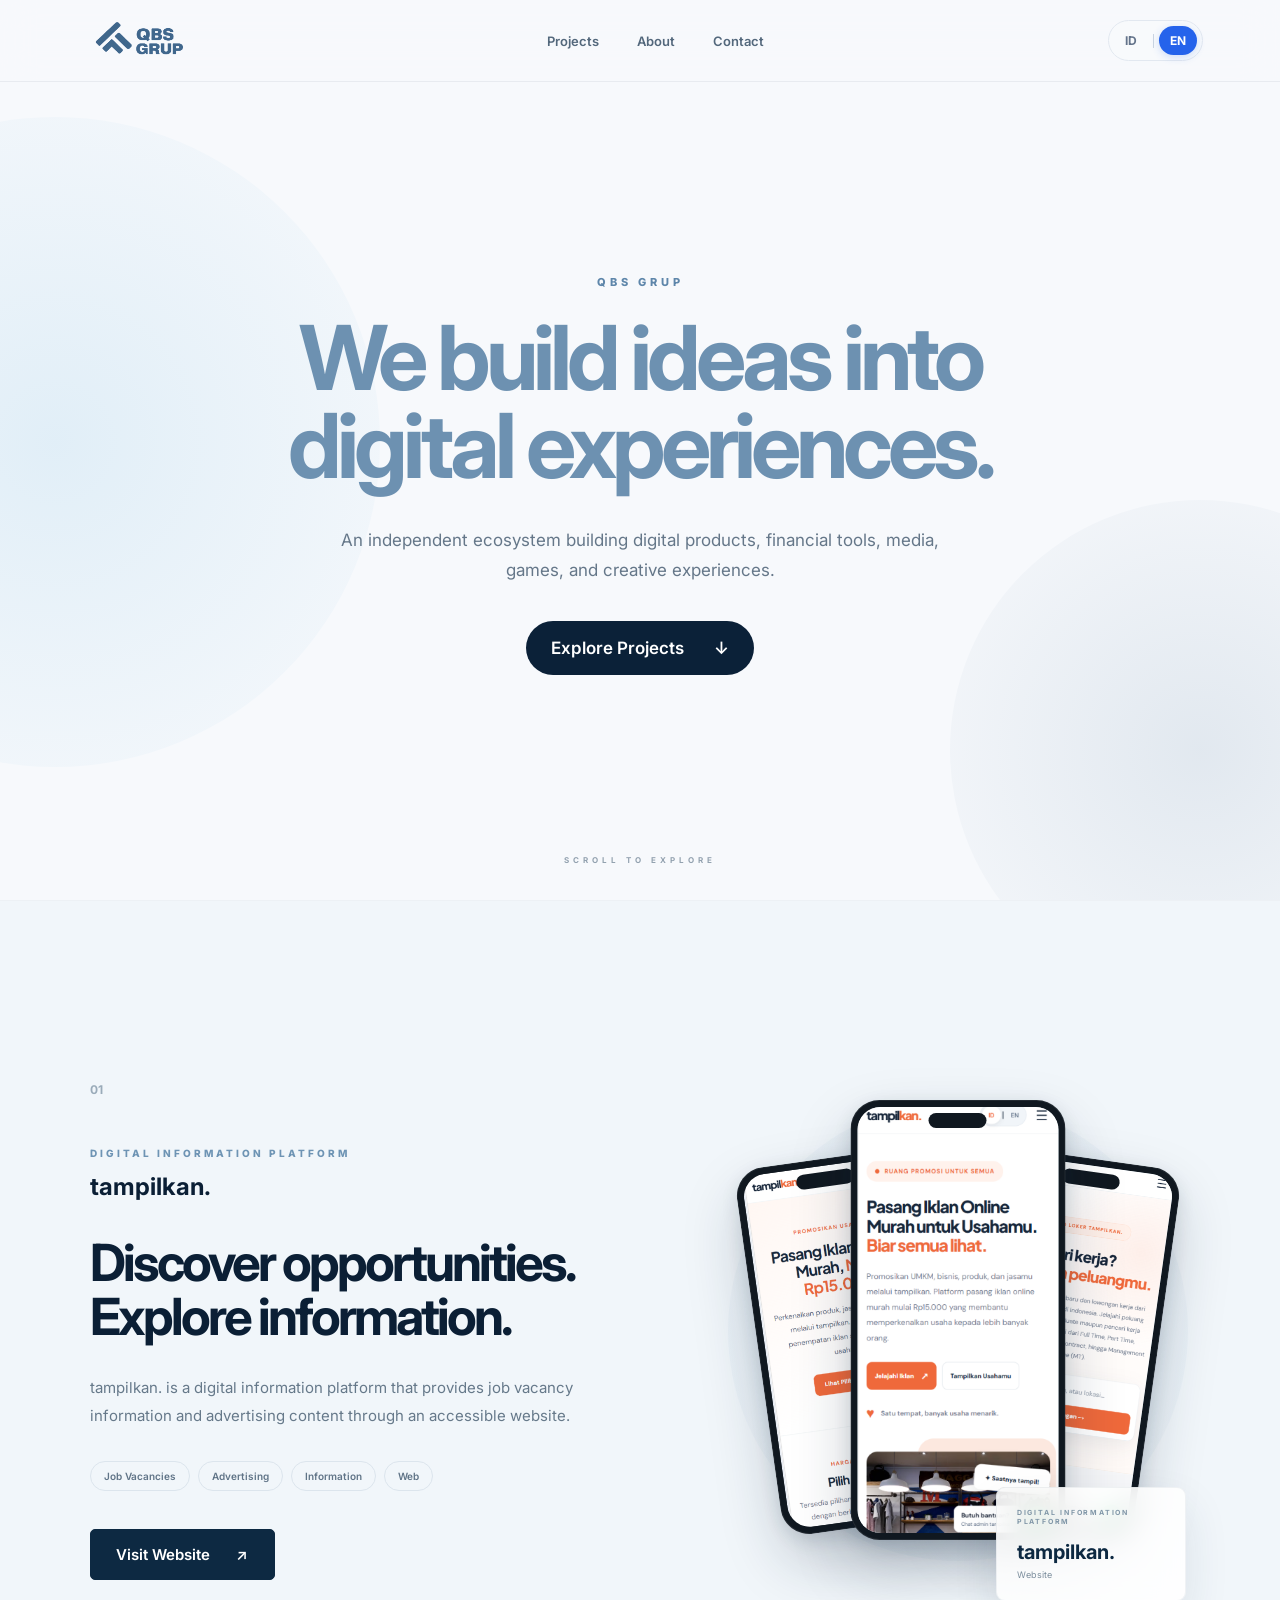
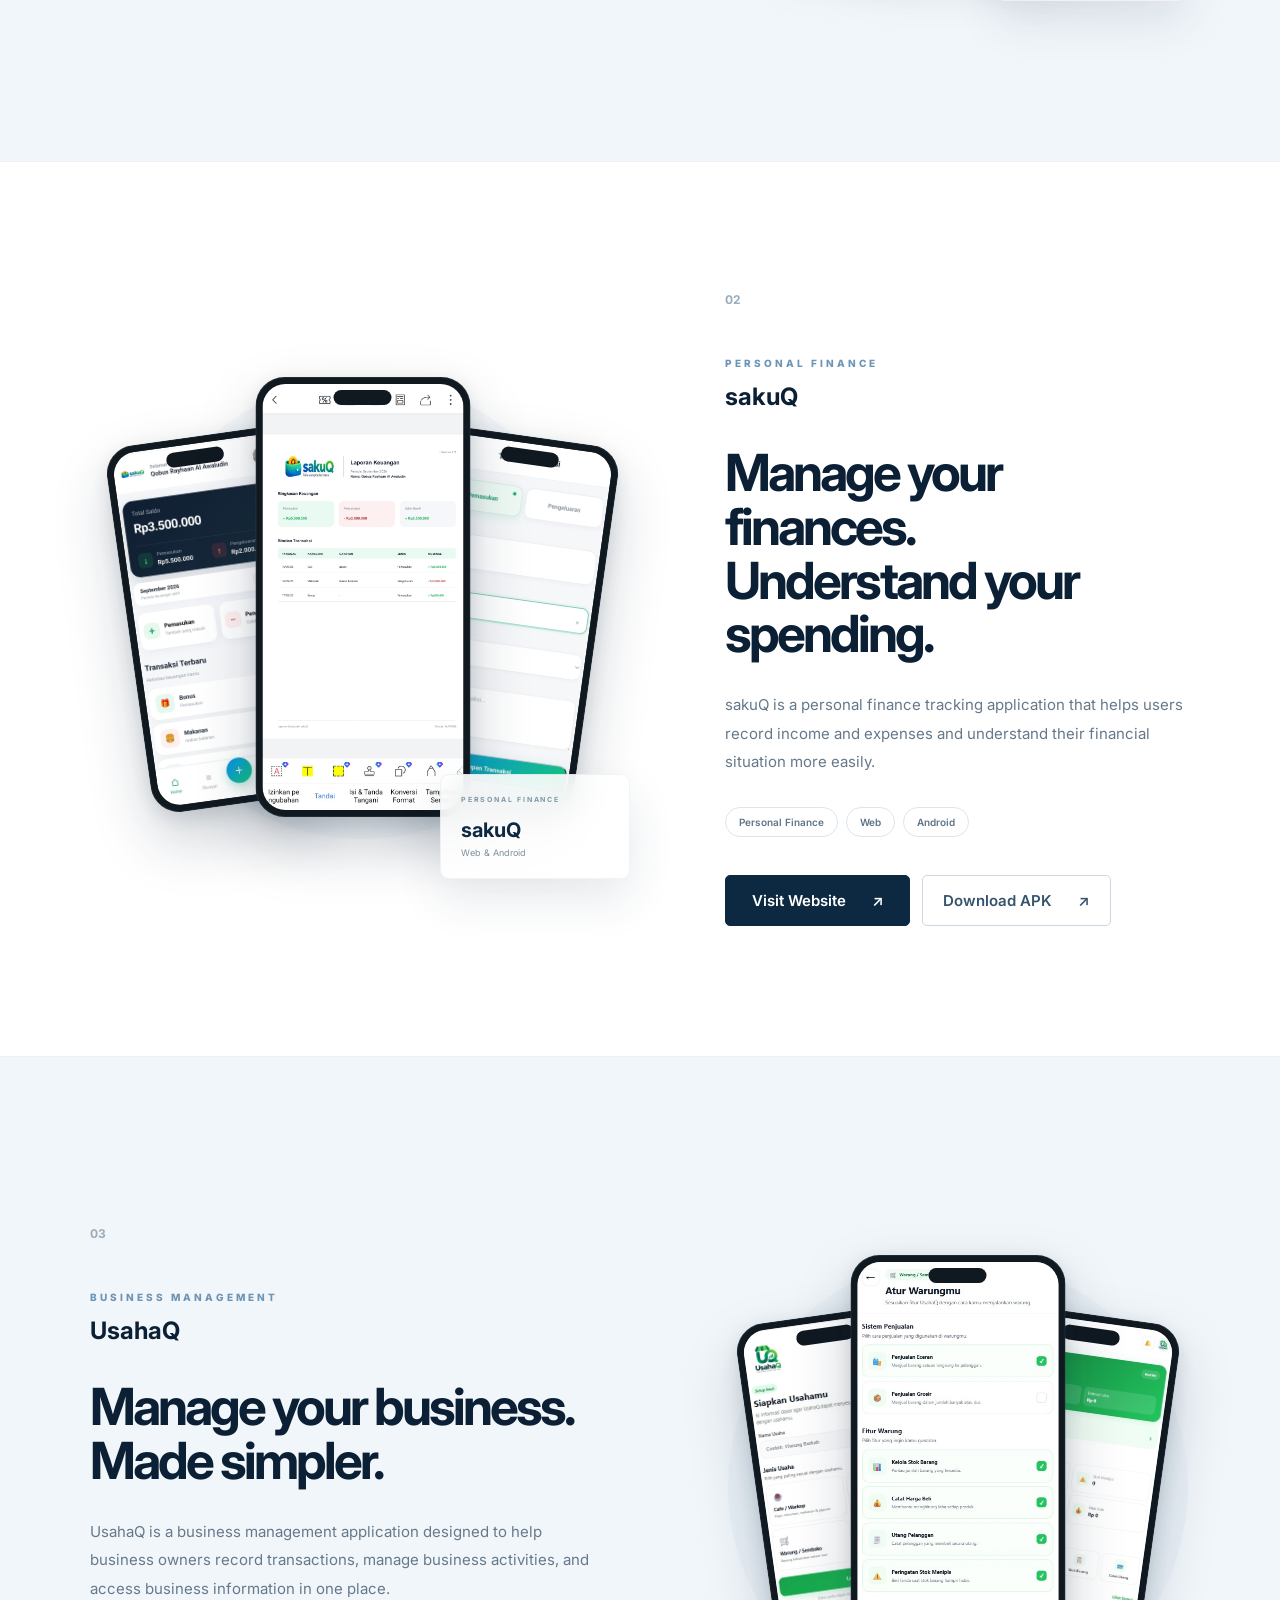
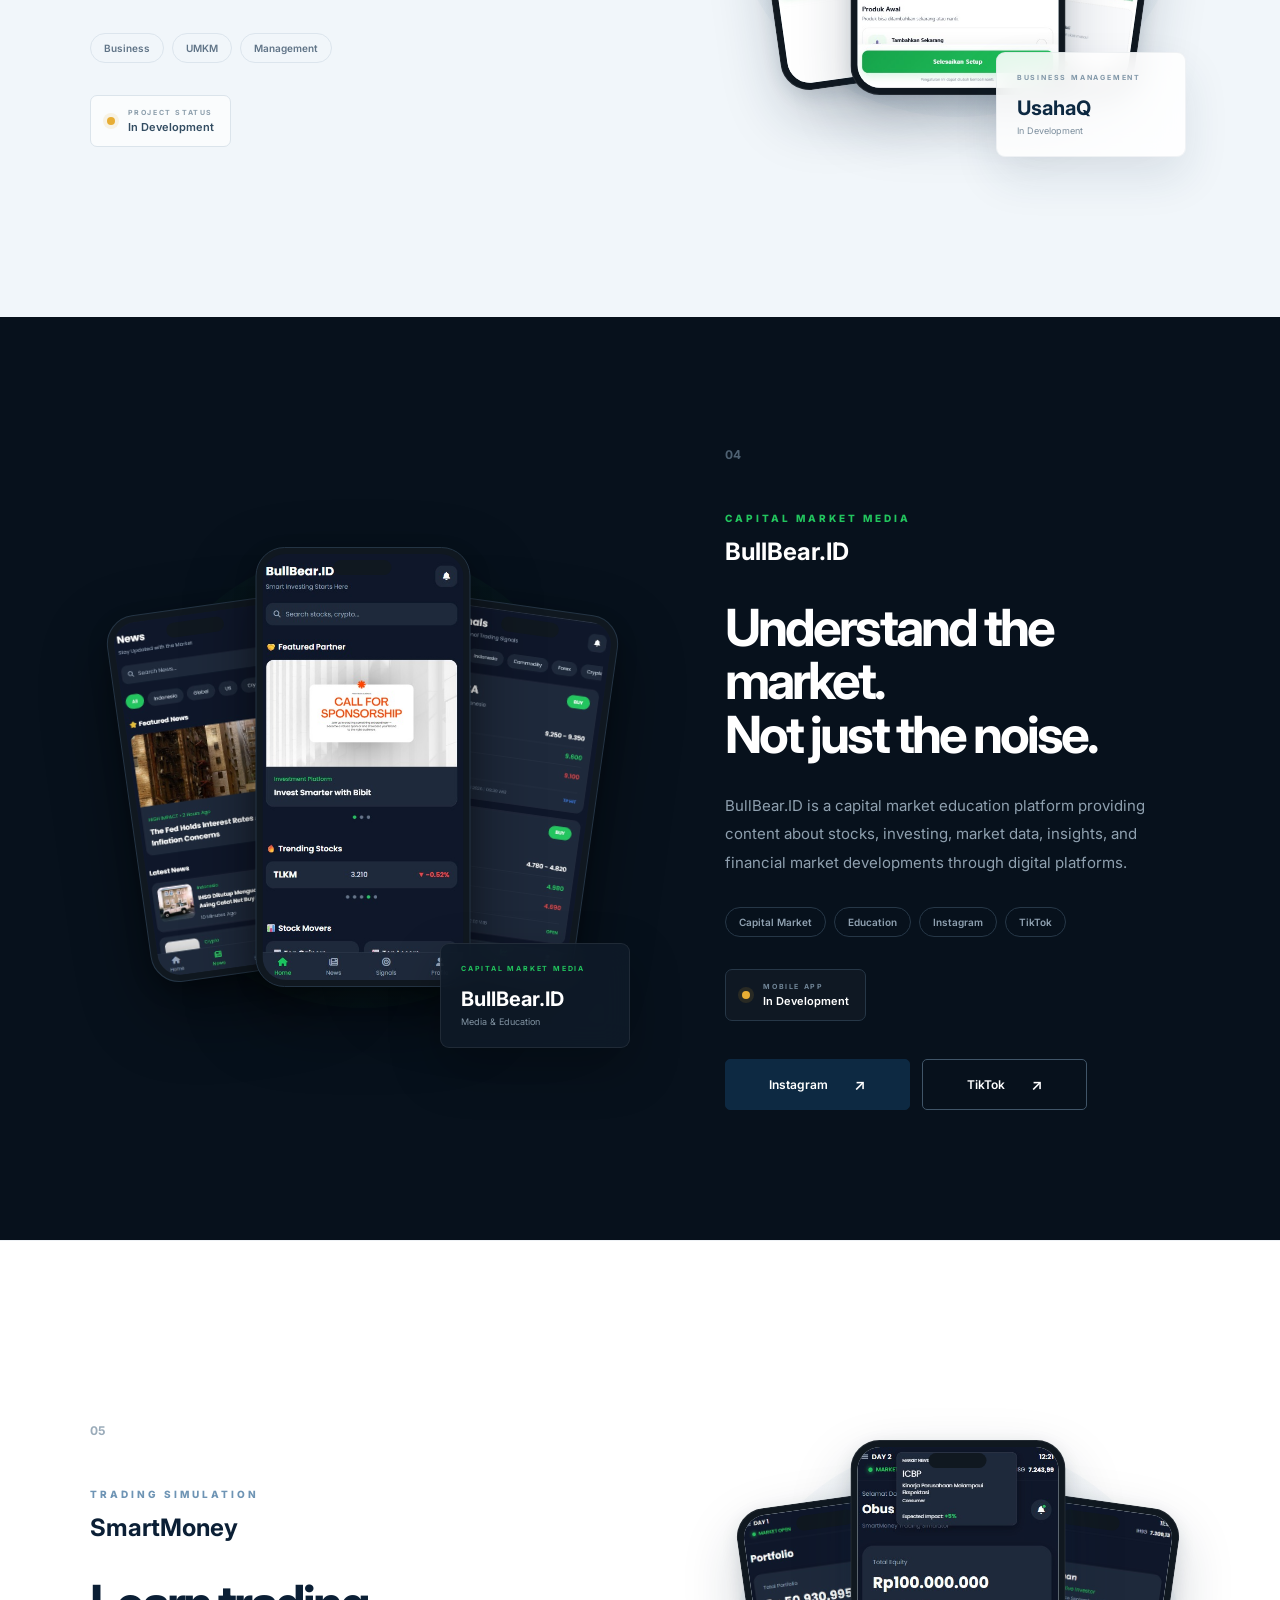
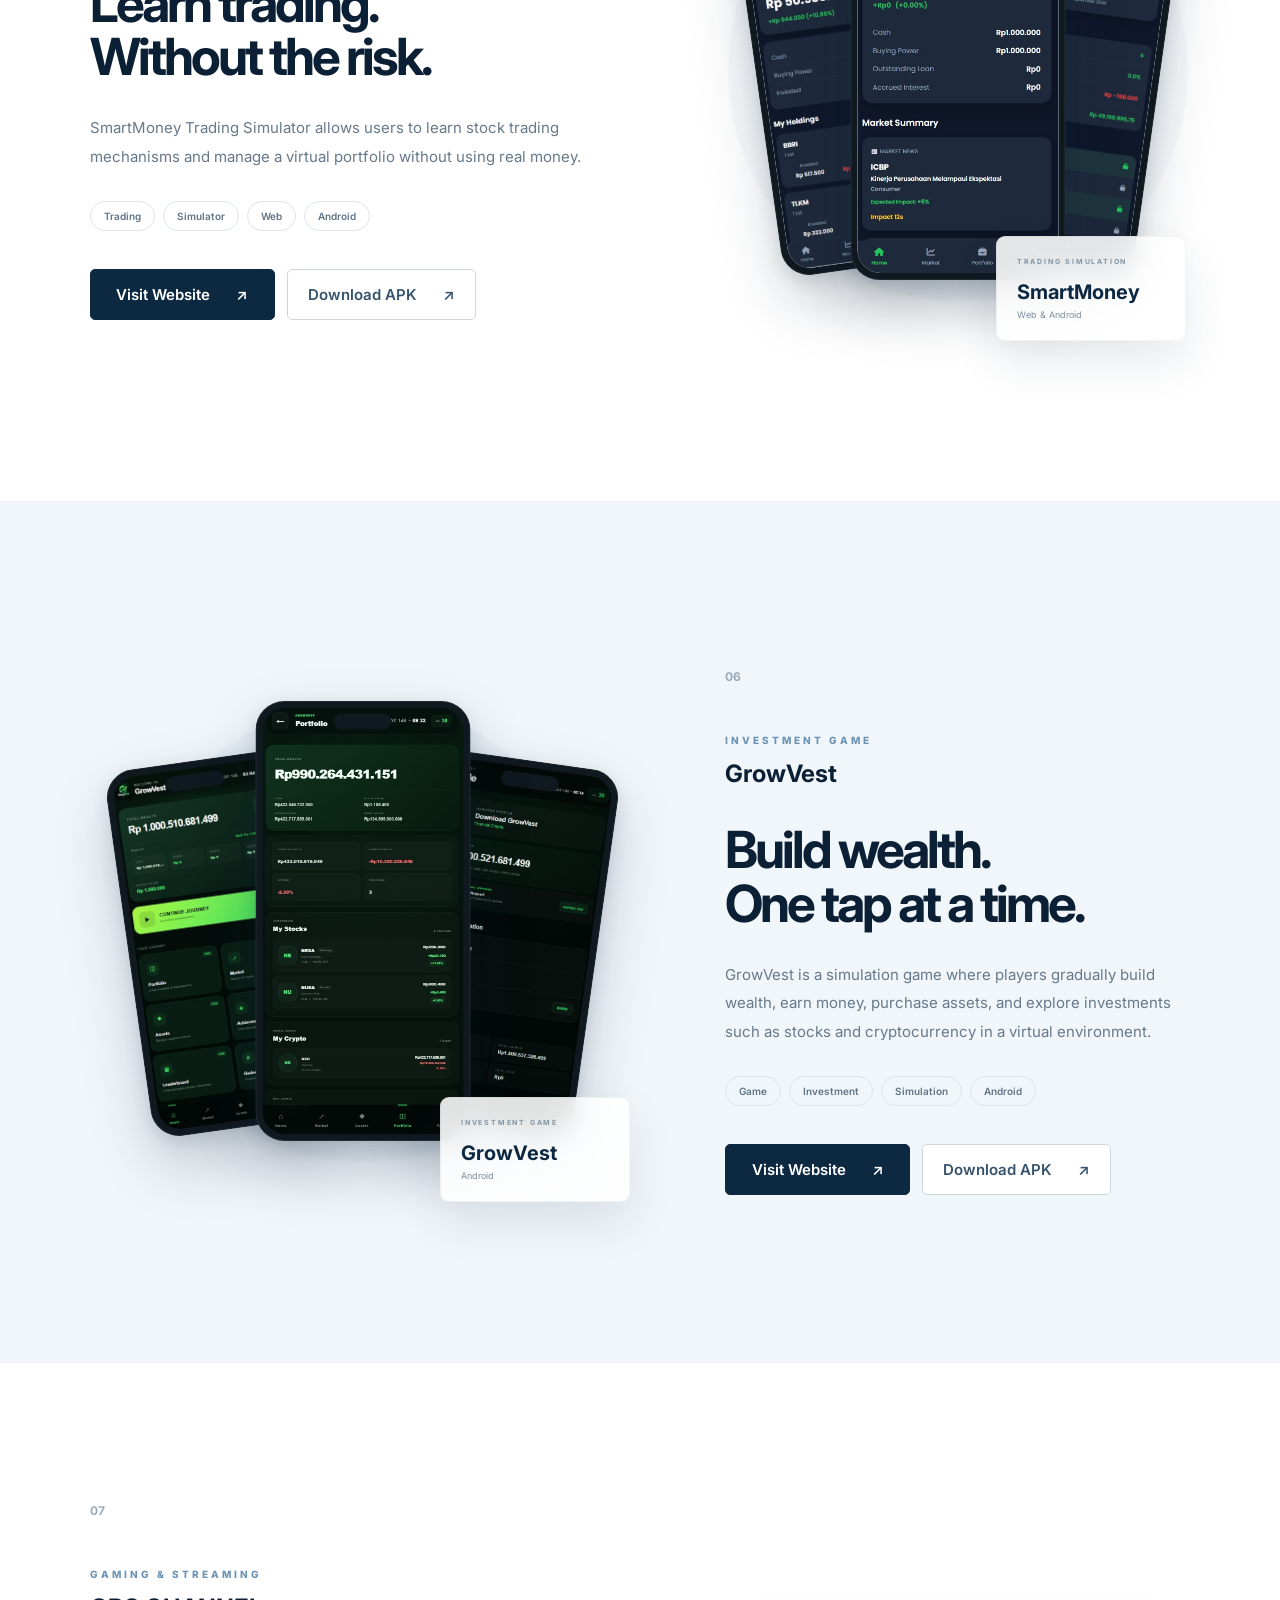
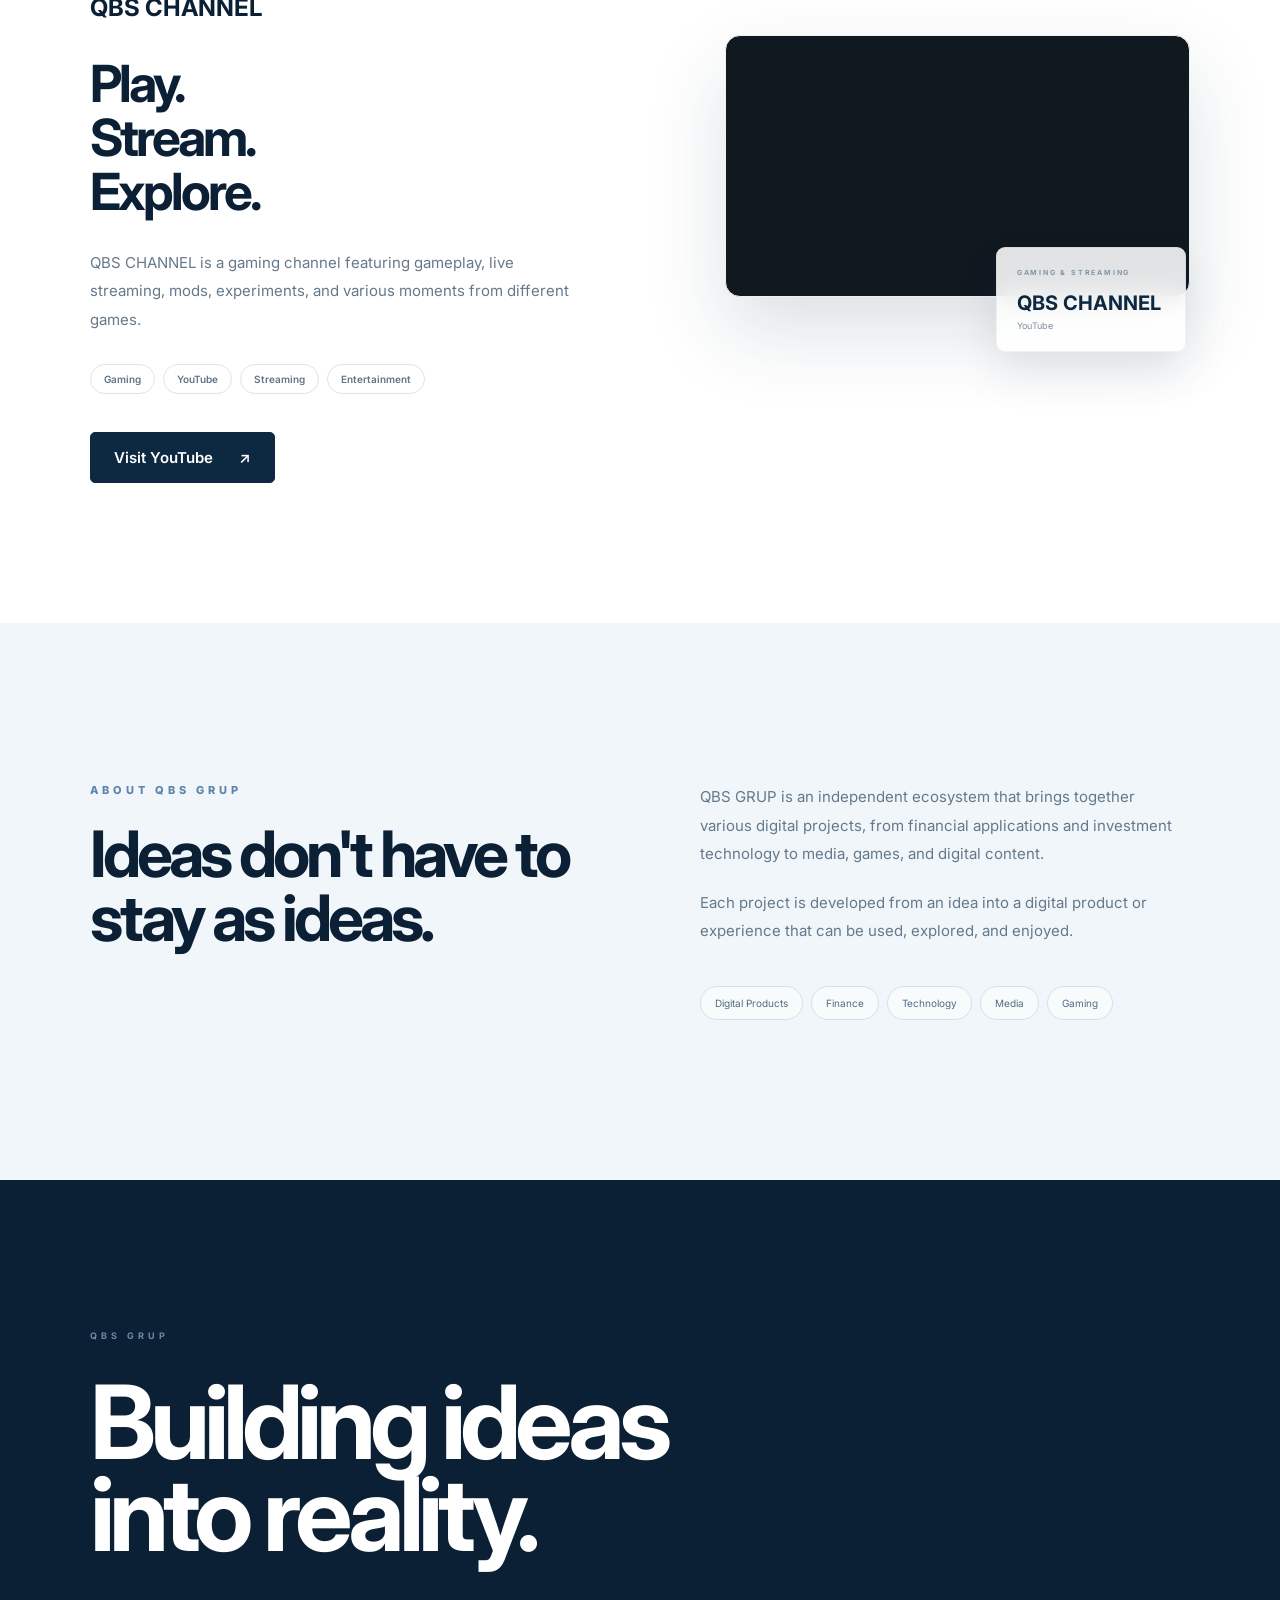
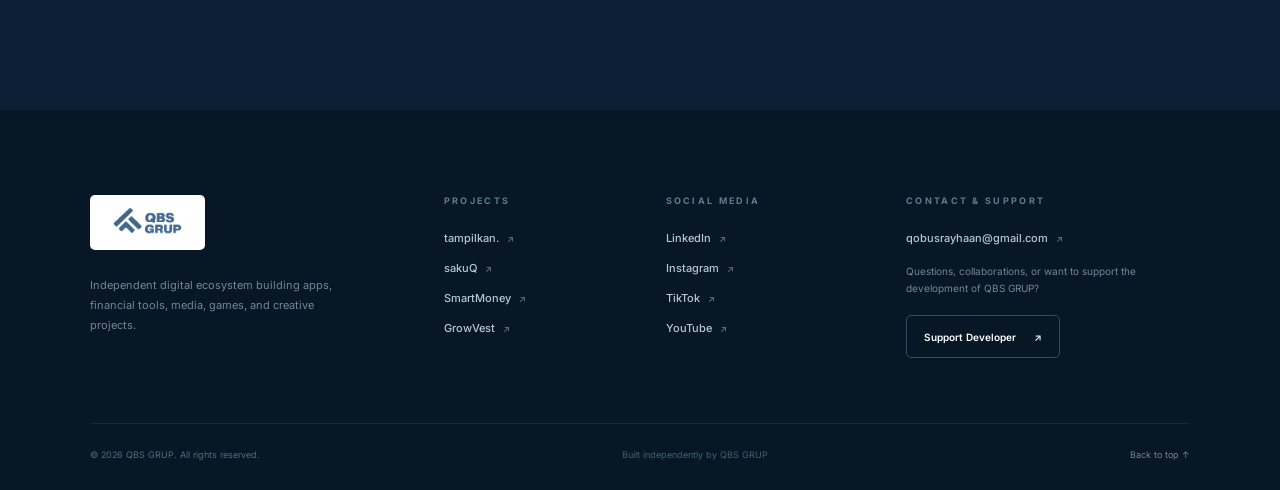
==== commit 4845c6cb: "Update website QBS GRUP" ====
--- a/index.html
+++ b/index.html
@@ -1656,6 +1656,14 @@
             </h4>
 
             <div class="footer-links">
+                       <a
+                    href="https://tampilkan.web.id/"
+                    target="_blank"
+                    rel="noopener noreferrer"
+                >
+                    tampilkan.
+                    <span>↗</span>
+                </a>
 
                 <a
                     href="https://sakuq-av.vercel.app/"
